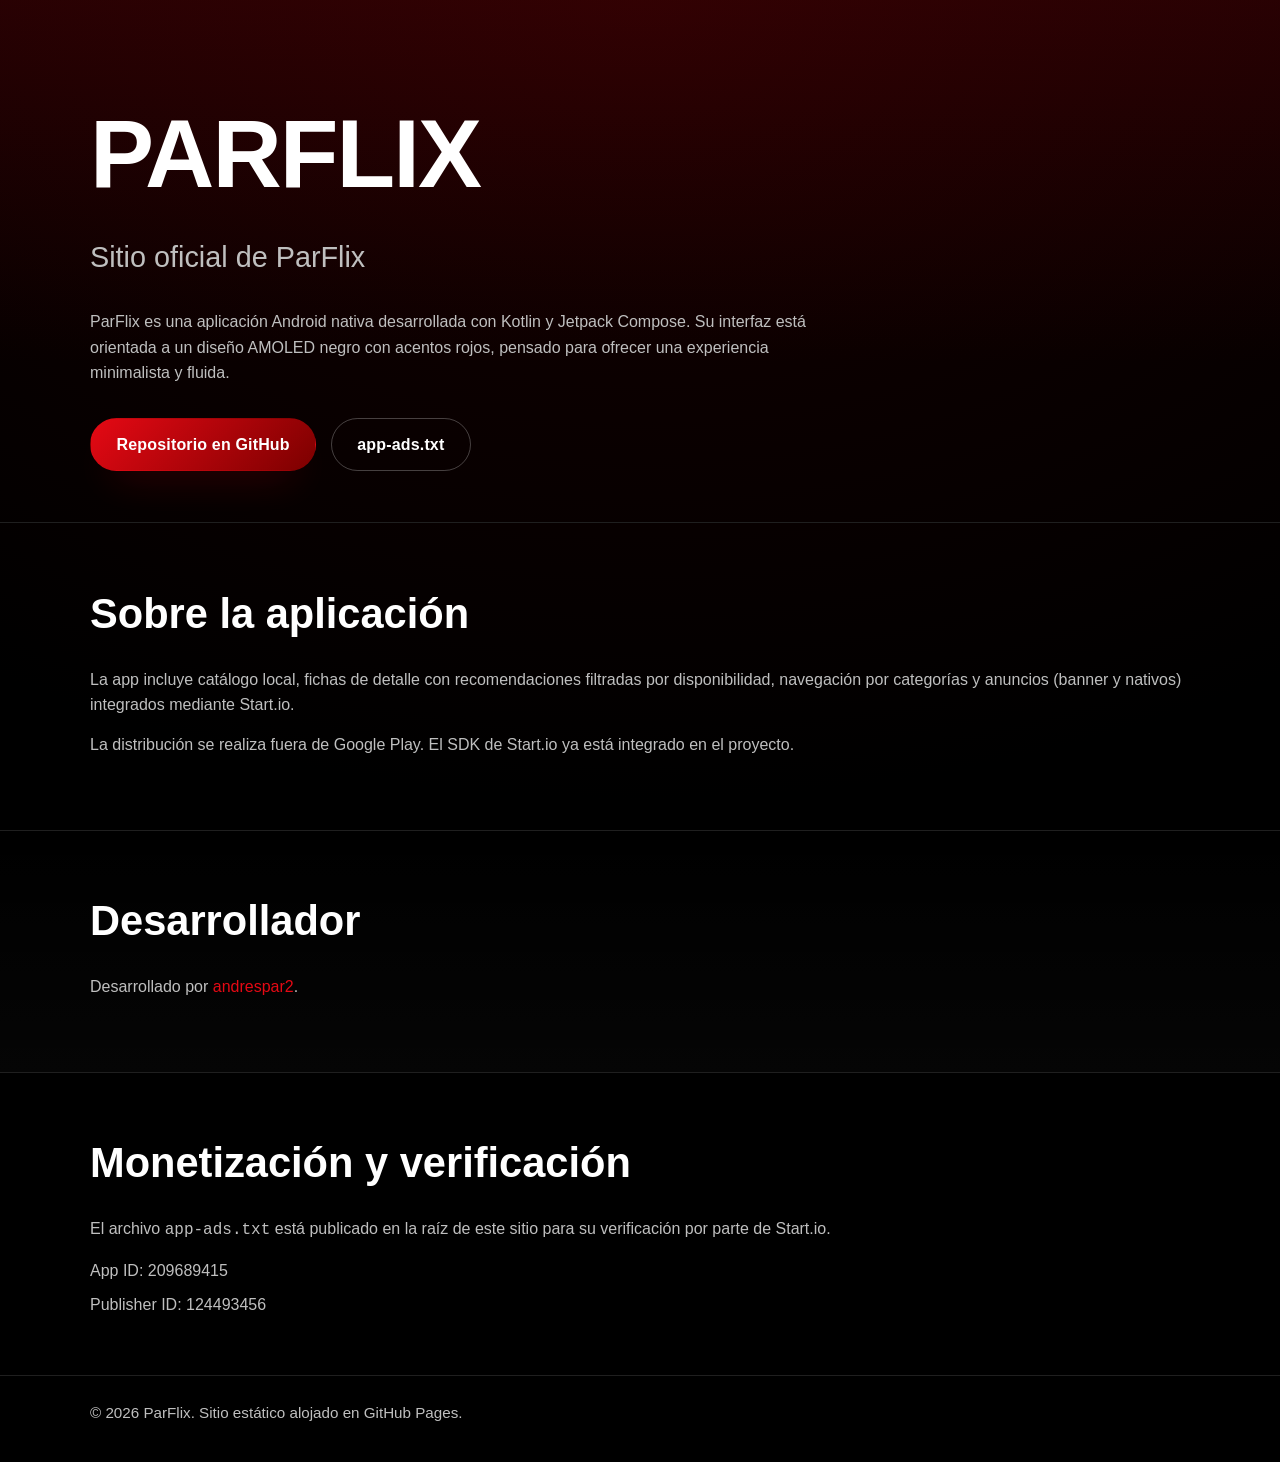
==== index.html @ ed230059 "feat: create ParFlix landing page and Start.io app-ads.txt" ====
<!DOCTYPE html>
<html lang="es">

<head>
  <meta charset="UTF-8">
  <meta name="viewport" content="width=device-width, initial-scale=1.0">
  <title>ParFlix - Sitio oficial</title>
  <link rel="stylesheet" href="style.css">
  <meta name="description" content="ParFlix: aplicación Android para explorar contenido disponible. Sitio oficial y app-ads.txt para monetización.">
</head>

<body>
  <header class="hero">
    <div class="container">
      <h1 class="hero__title">ParFlix</h1>
      <p class="hero__subtitle">Sitio oficial de ParFlix</p>
      <p class="hero__text">ParFlix es una aplicación Android nativa desarrollada con Kotlin y Jetpack Compose. Su interfaz está orientada a un diseño AMOLED negro con acentos rojos, pensado para ofrecer una experiencia minimalista y fluida.</p>
      <div class="hero__actions">
        <a class="btn btn--primary" href="https://github.com/andrespar2/ParFlix" target="_blank" rel="noopener">Repositorio en GitHub</a>
        <a class="btn btn--secondary" href="app-ads.txt" target="_blank" rel="noopener">app-ads.txt</a>
      </div>
    </div>
  </header>

  <main>
    <section class="section">
      <div class="container">
        <h2 class="section__title">Sobre la aplicación</h2>
        <p class="section__text">La app incluye catálogo local, fichas de detalle con recomendaciones filtradas por disponibilidad, navegación por categorías y anuncios (banner y nativos) integrados mediante Start.io.</p>
        <p class="section__text">La distribución se realiza fuera de Google Play. El SDK de Start.io ya está integrado en el proyecto.</p>
      </div>
    </section>

    <section class="section section--alt">
      <div class="container">
        <h2 class="section__title">Desarrollador</h2>
        <p class="section__text">Desarrollado por <a href="https://github.com/andrespar2" target="_blank" rel="noopener">andrespar2</a>.</p>
      </div>
    </section>

    <section class="section">
      <div class="container">
        <h2 class="section__title">Monetización y verificación</h2>
        <p class="section__text">El archivo <code>app-ads.txt</code> está publicado en la raíz de este sitio para su verificación por parte de Start.io.</p>
        <ul class="list">
          <li>App ID: 209689415</li>
          <li>Publisher ID: 124493456</li>
        </ul>
      </div>
    </section>
  </main>

  <footer class="footer">
    <div class="container">
      <p class="footer__text">&copy; 2026 ParFlix. Sitio estático alojado en GitHub Pages.</p>
    </div>
  </footer>
</body>

</html>
---- style.css ----
:root {
  --bg: #000000;
  --bg-alt: #0a0a0a;
  --surface: #111111;
  --accent: #E50914;
  --text: #ffffff;
  --text-sub: #bfbfbf;
  --border: #1f1f1f;
}

* {
  margin: 0;
  padding: 0;
  box-sizing: border-box;
}

html {
  font-size: 16px;
  line-height: 1.6;
}

body {
  font-family: -apple-system, BlinkMacSystemFont, "Segoe UI", Roboto, Helvetica, Arial, sans-serif;
  background: radial-gradient(1200px 800px at top, #150000, var(--bg));
  color: var(--text);
  -webkit-font-smoothing: antialiased;
  -moz-osx-font-smoothing: grayscale;
}

a {
  color: var(--accent);
  text-decoration: none;
  transition: opacity 160ms ease;
}

a:hover,
a:focus-visible {
  opacity: 0.8;
}

.container {
  width: min(1100px, 92vw);
  margin: 0 auto;
}

.hero {
  padding: clamp(2.5rem, 6vw, 5rem) 0 clamp(2rem, 4vw, 3.5rem);
  border-bottom: 1px solid var(--border);
  background: linear-gradient(180deg, rgba(229, 9, 20, 0.14) 0%, transparent 70%);
}

.hero__title {
  font-size: clamp(2.8rem, 9vw, 6rem);
  letter-spacing: -0.02em;
  text-transform: uppercase;
}

.hero__subtitle {
  margin-top: 0.25rem;
  font-size: clamp(1.1rem, 2.6vw, 1.8rem);
  color: var(--text-sub);
}

.hero__text {
  margin-top: clamp(1rem, 2.4vw, 1.8rem);
  max-width: 720px;
  color: var(--text-sub);
}

.hero__actions {
  display: flex;
  flex-wrap: wrap;
  gap: 0.9rem;
  margin-top: clamp(1.2rem, 2.8vw, 2rem);
}

.btn {
  display: inline-flex;
  align-items: center;
  justify-content: center;
  padding: 0.8rem 1.6rem;
  border-radius: 999px;
  border: 1px solid transparent;
  font-weight: 600;
  letter-spacing: 0.01em;
}

.btn--primary {
  background: linear-gradient(135deg, var(--accent), #7c0000);
  color: var(--text);
  box-shadow: 0 20px 40px -24px var(--accent);
}

.btn--secondary {
  background: transparent;
  color: var(--text);
  border-color: rgba(255, 255, 255, 0.25);
}

.section {
  padding: clamp(2rem, 5vw, 3.6rem) 0;
}

.section--alt {
  background: linear-gradient(180deg, transparent 0%, rgba(255, 255, 255, 0.02) 100%);
  border-top: 1px solid var(--border);
  border-bottom: 1px solid var(--border);
}

.section__title {
  font-size: clamp(1.6rem, 4vw, 2.6rem);
  margin-bottom: clamp(0.8rem, 2vw, 1.2rem);
}

.section__text {
  color: var(--text-sub);
  margin-bottom: 0.9rem;
}

.list {
  display: grid;
  gap: 0.5rem;
  margin-top: 0.8rem;
  color: var(--text-sub);
  list-style: none;
}

.footer {
  border-top: 1px solid var(--border);
  padding: 1.6rem 0 2.4rem;
  color: var(--text-sub);
}

.footer__text {
  font-size: 0.95rem;
}
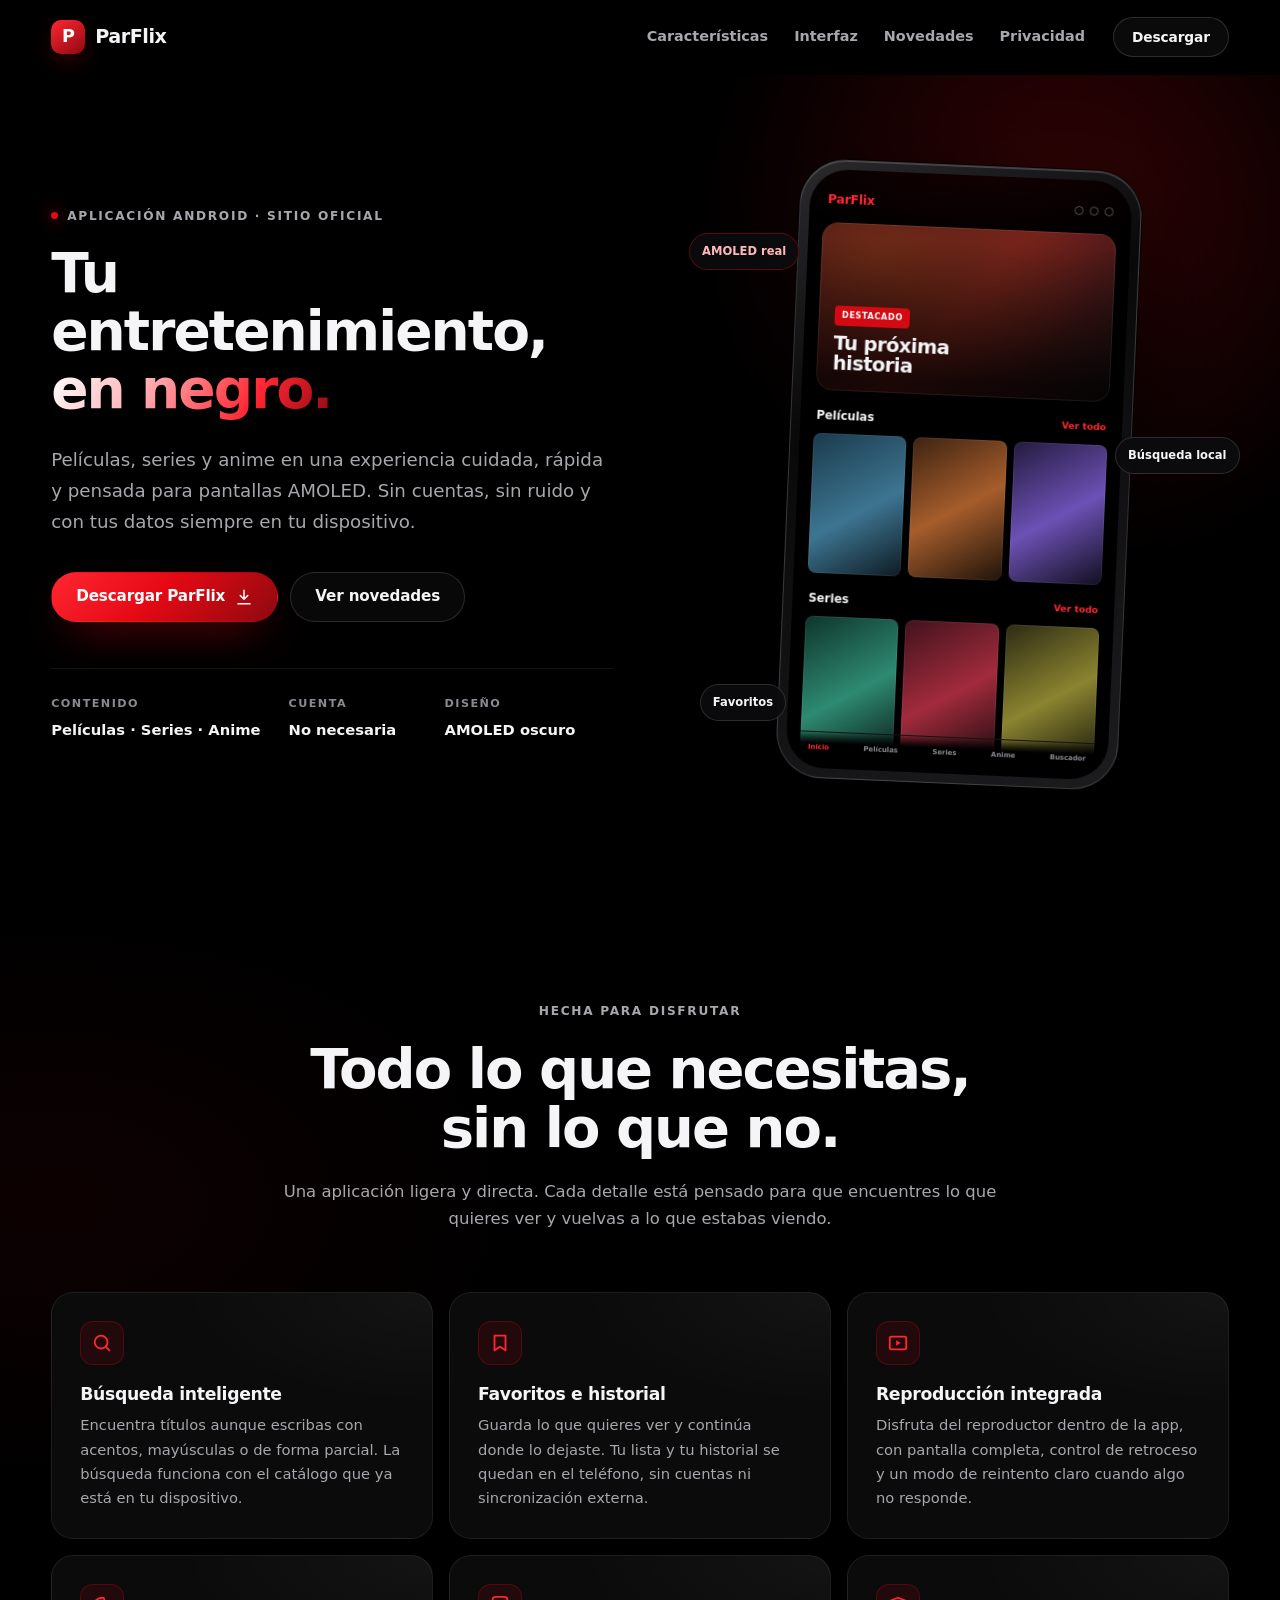
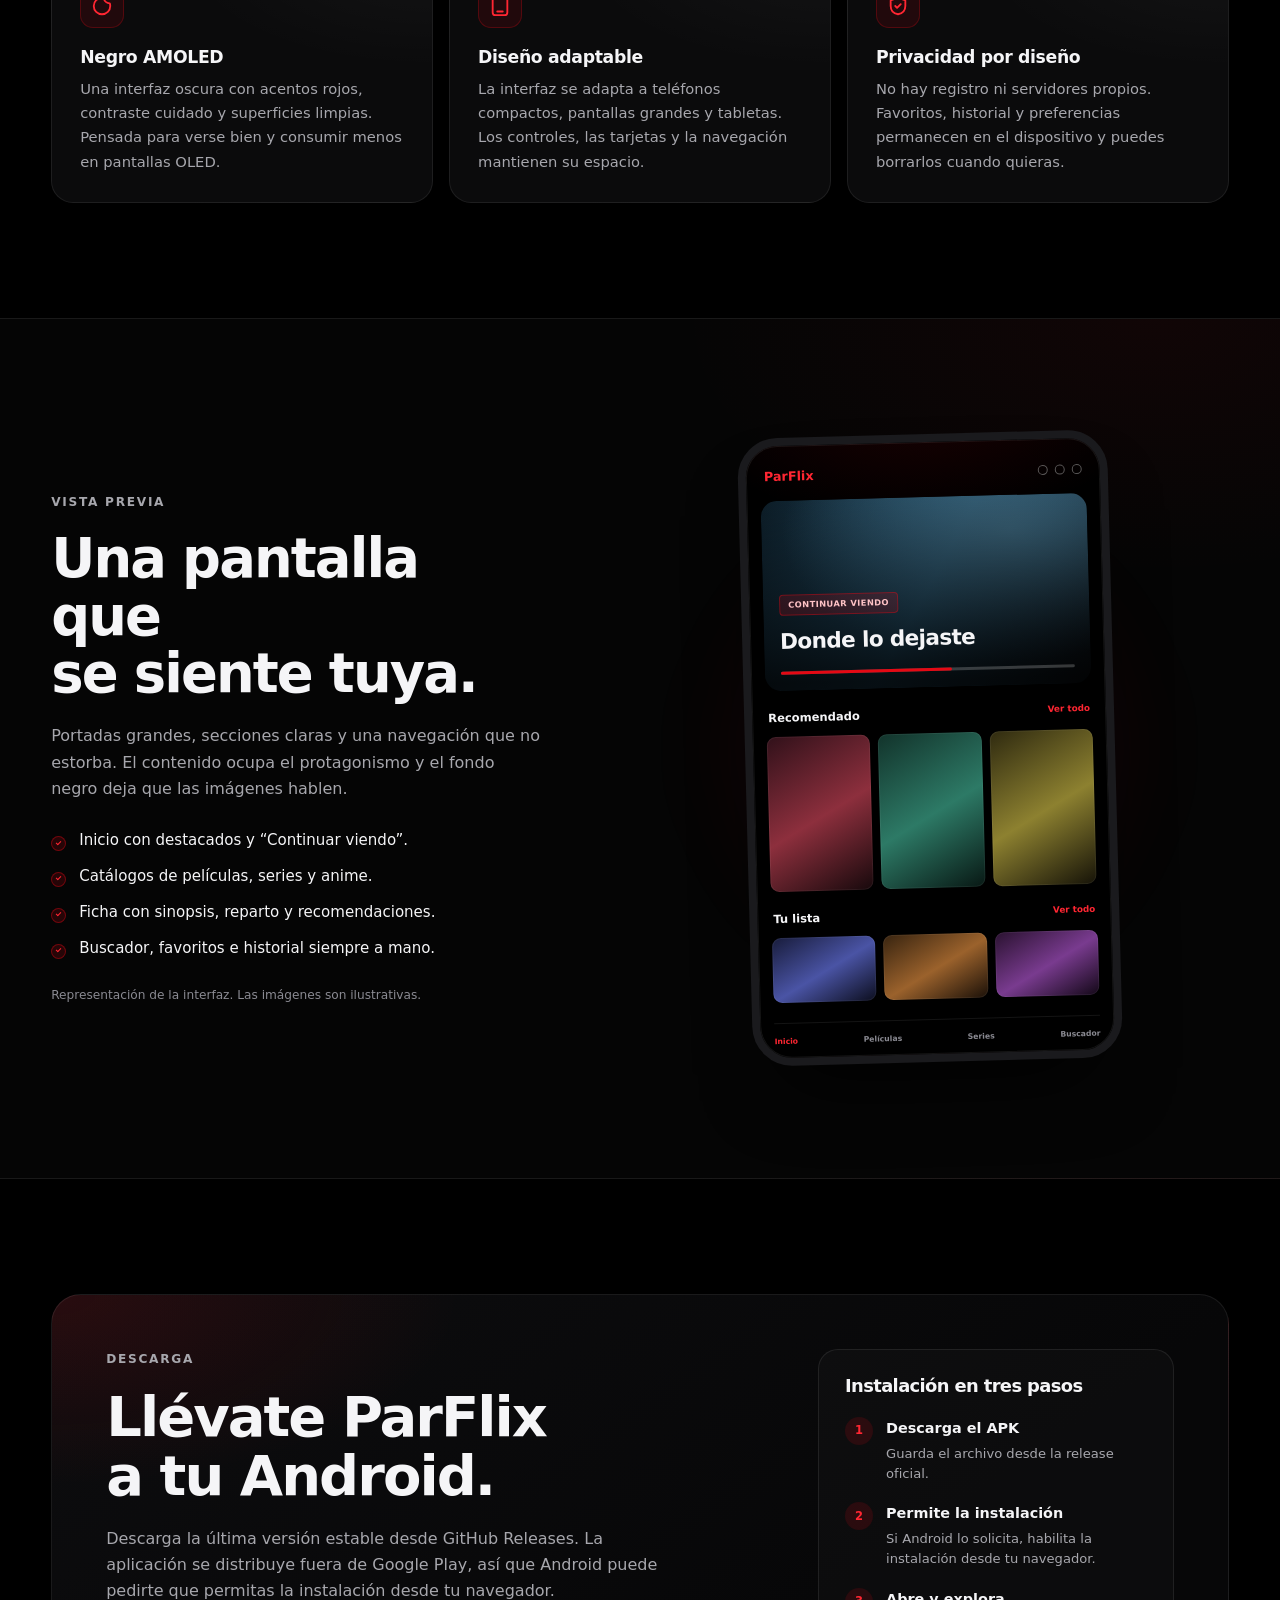
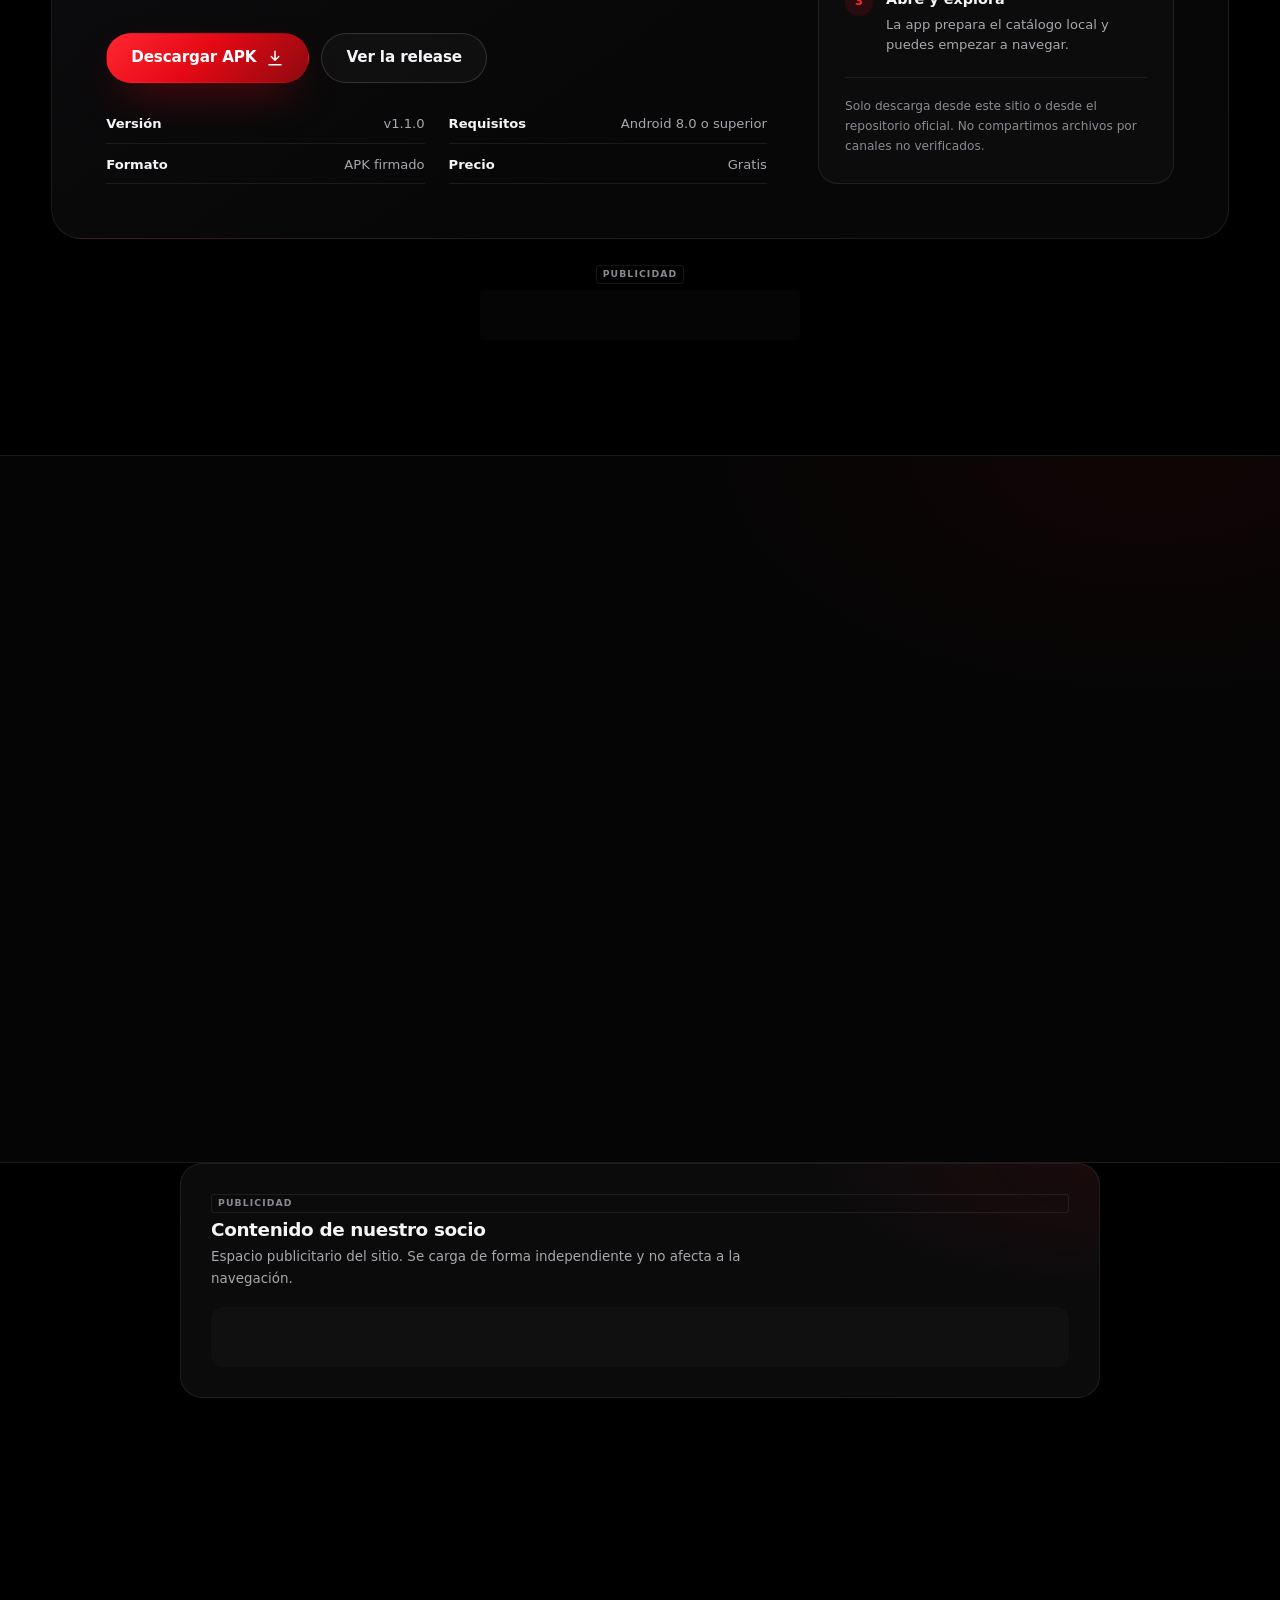
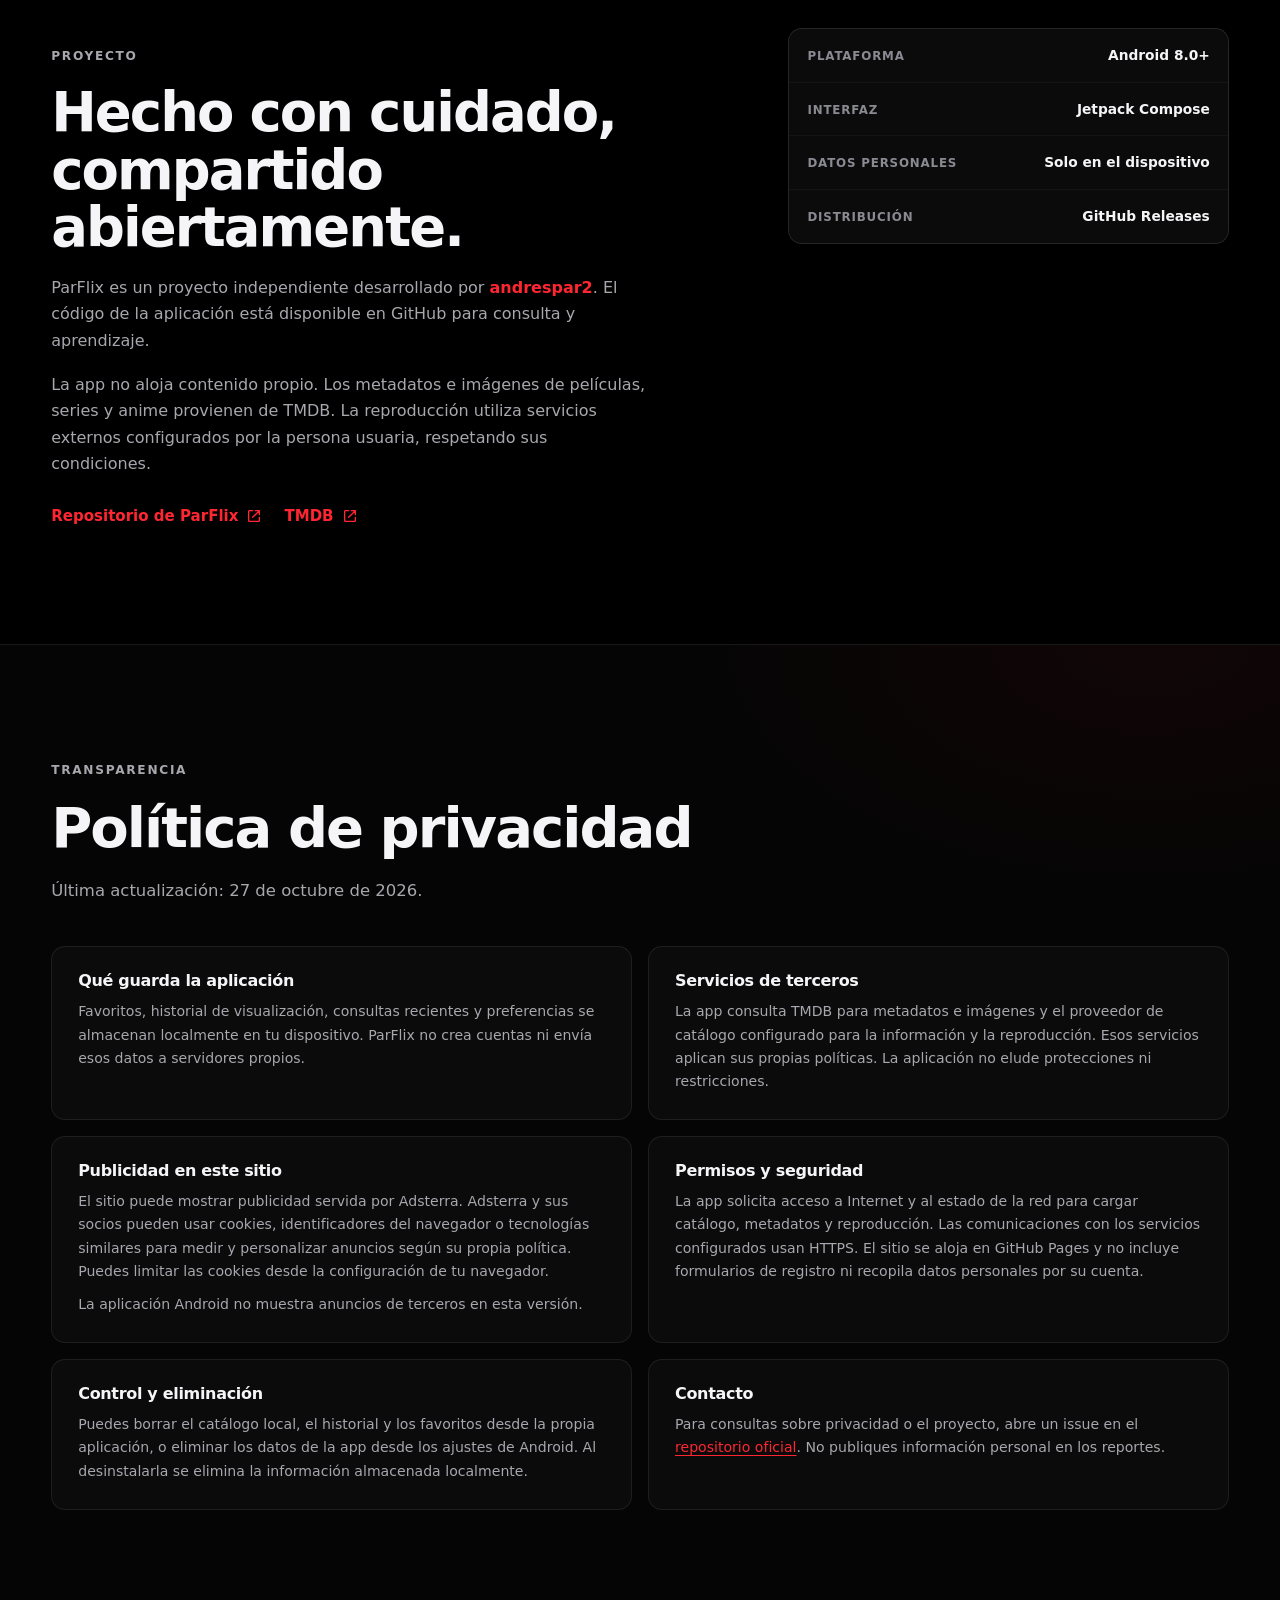
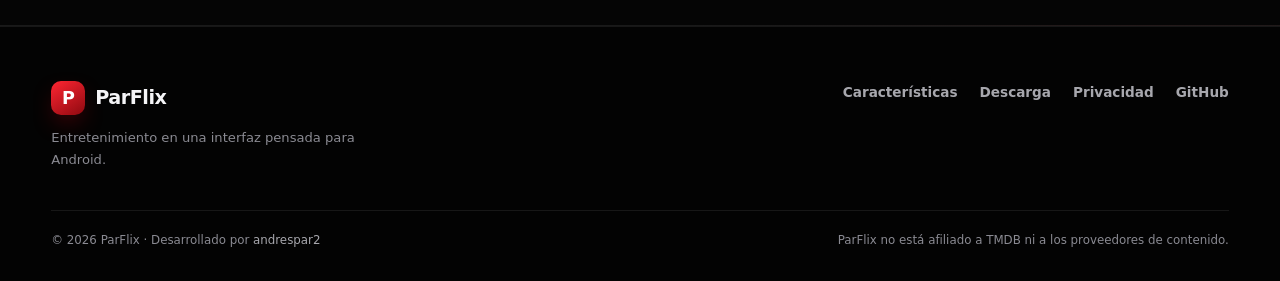
==== commit a3806107: "feat: redisenar el sitio oficial e integrar publicidad Adsterra Nueva portada AMOLED responsive con " ====
--- a/index.html
+++ b/index.html
@@ -1,60 +1,485 @@
 <!DOCTYPE html>
 <html lang="es">
-
 <head>
   <meta charset="UTF-8">
-  <meta name="viewport" content="width=device-width, initial-scale=1.0">
-  <title>ParFlix - Sitio oficial</title>
+  <meta name="viewport" content="width=device-width, initial-scale=1">
+  <title>ParFlix — Películas, series y anime en Android</title>
+  <meta name="description" content="ParFlix es una aplicación Android para explorar películas, series y anime con una interfaz AMOLED, búsqueda local, favoritos e historial en tu dispositivo.">
+  <meta name="theme-color" content="#000000">
+  <meta name="color-scheme" content="dark">
+  <link rel="canonical" href="https://andrespar2.github.io/">
+  <meta property="og:type" content="website">
+  <meta property="og:title" content="ParFlix — Tu entretenimiento en un solo lugar">
+  <meta property="og:description" content="Una experiencia Android cuidada para explorar películas, series y anime. Interfaz AMOLED, búsqueda local y tus datos siempre en tu dispositivo.">
+  <meta property="og:url" content="https://andrespar2.github.io/">
+  <meta property="og:site_name" content="ParFlix">
+  <meta name="twitter:card" content="summary_large_image">
+  <meta name="twitter:title" content="ParFlix — Tu entretenimiento en un solo lugar">
+  <meta name="twitter:description" content="Aplicación Android con interfaz AMOLED para explorar películas, series y anime.">
+  <script>document.documentElement.classList.add('js');</script>
+  <link rel="icon" href="data:image/svg+xml,%3Csvg xmlns='http://www.w3.org/2000/svg' viewBox='0 0 64 64'%3E%3Crect width='64' height='64' rx='16' fill='%23e50914'/%3E%3Cpath d='M21 46V18h13.2c7.1 0 11.3 3.8 11.3 9.8 0 6.2-4.6 10.2-11.8 10.2H29V46H21Zm8-15h4.2c2.7 0 4.2-1.2 4.2-3.5s-1.5-3.4-4.2-3.4H29V31Z' fill='%23fff'/%3E%3C/svg%3E">
   <link rel="stylesheet" href="style.css">
-  <meta name="description" content="ParFlix: aplicación Android para explorar contenido disponible. Sitio oficial y app-ads.txt para monetización.">
 </head>
-
 <body>
-  <header class="hero">
-    <div class="container">
-      <h1 class="hero__title">ParFlix</h1>
-      <p class="hero__subtitle">Sitio oficial de ParFlix</p>
-      <p class="hero__text">ParFlix es una aplicación Android nativa desarrollada con Kotlin y Jetpack Compose. Su interfaz está orientada a un diseño AMOLED negro con acentos rojos, pensado para ofrecer una experiencia minimalista y fluida.</p>
-      <div class="hero__actions">
-        <a class="btn btn--primary" href="https://github.com/andrespar2/ParFlix" target="_blank" rel="noopener">Repositorio en GitHub</a>
-        <a class="btn btn--secondary" href="app-ads.txt" target="_blank" rel="noopener">app-ads.txt</a>
-      </div>
+  <a class="skip-link" href="#contenido">Saltar al contenido</a>
+
+  <header class="site-header" data-header>
+    <div class="container site-header__inner">
+      <a class="brand" href="#inicio" aria-label="ParFlix, inicio">
+        <span class="brand__mark" aria-hidden="true">P</span>
+        <span class="brand__name">ParFlix</span>
+      </a>
+
+      <nav class="site-nav" aria-label="Navegación principal">
+        <a href="#caracteristicas">Características</a>
+        <a href="#interfaz">Interfaz</a>
+        <a href="#novedades">Novedades</a>
+        <a href="#privacidad">Privacidad</a>
+      </nav>
+
+      <a class="button button--small" href="#descarga">Descargar</a>
     </div>
   </header>
 
-  <main>
-    <section class="section">
+  <main id="contenido">
+    <section class="hero" id="inicio" aria-labelledby="hero-title">
+      <div class="hero__glow" aria-hidden="true"></div>
+      <div class="container hero__inner">
+        <div class="hero__copy" data-reveal>
+          <p class="eyebrow"><span class="eyebrow__dot" aria-hidden="true"></span> Aplicación Android · Sitio oficial</p>
+          <h1 id="hero-title">Tu entretenimiento,<br><span class="text-accent">en negro.</span></h1>
+          <p class="hero__lead">
+            Películas, series y anime en una experiencia cuidada, rápida y pensada para
+            pantallas AMOLED. Sin cuentas, sin ruido y con tus datos siempre en tu dispositivo.
+          </p>
+
+          <div class="hero__actions">
+            <a class="button button--primary" href="#descarga">
+              Descargar ParFlix
+              <svg viewBox="0 0 24 24" aria-hidden="true" width="18" height="18"><path d="M12 3v12m0 0 5-5m-5 5-5-5M4 21h16" fill="none" stroke="currentColor" stroke-width="2" stroke-linecap="round" stroke-linejoin="round"/></svg>
+            </a>
+            <a class="button button--ghost" href="#novedades">Ver novedades</a>
+          </div>
+
+          <dl class="hero__stats">
+            <div>
+              <dt>Contenido</dt>
+              <dd>Películas · Series · Anime</dd>
+            </div>
+            <div>
+              <dt>Cuenta</dt>
+              <dd>No necesaria</dd>
+            </div>
+            <div>
+              <dt>Diseño</dt>
+              <dd>AMOLED oscuro</dd>
+            </div>
+          </dl>
+        </div>
+
+        <div class="hero__visual" data-reveal>
+          <div class="device" aria-hidden="true">
+            <div class="device__frame">
+              <div class="device__screen">
+                <div class="mock-top">
+                  <span class="mock-brand">ParFlix</span>
+                  <span class="mock-dots"><i></i><i></i><i></i></span>
+                </div>
+                <div class="mock-hero">
+                  <span class="mock-tag">Destacado</span>
+                  <span class="mock-title">Tu próxima historia</span>
+                </div>
+                <div class="mock-section"><span>Películas</span><span class="mock-link">Ver todo</span></div>
+                <div class="mock-row">
+                  <div class="mock-poster mock-poster--a"></div>
+                  <div class="mock-poster mock-poster--b"></div>
+                  <div class="mock-poster mock-poster--c"></div>
+                </div>
+                <div class="mock-section"><span>Series</span><span class="mock-link">Ver todo</span></div>
+                <div class="mock-row">
+                  <div class="mock-poster mock-poster--d"></div>
+                  <div class="mock-poster mock-poster--e"></div>
+                  <div class="mock-poster mock-poster--f"></div>
+                </div>
+                <div class="mock-nav">
+                  <span class="is-active">Inicio</span>
+                  <span>Películas</span>
+                  <span>Series</span>
+                  <span>Anime</span>
+                  <span>Buscador</span>
+                </div>
+              </div>
+            </div>
+          </div>
+          <span class="floating-chip floating-chip--one">AMOLED real</span>
+          <span class="floating-chip floating-chip--two">Búsqueda local</span>
+          <span class="floating-chip floating-chip--three">Favoritos</span>
+        </div>
+      </div>
+    </section>
+
+    <section class="section" id="caracteristicas" aria-labelledby="features-title">
       <div class="container">
-        <h2 class="section__title">Sobre la aplicación</h2>
-        <p class="section__text">La app incluye catálogo local, fichas de detalle con recomendaciones filtradas por disponibilidad, navegación por categorías y anuncios (banner y nativos) integrados mediante Start.io.</p>
-        <p class="section__text">La distribución se realiza fuera de Google Play. El SDK de Start.io ya está integrado en el proyecto.</p>
-      </div>
-    </section>
-
-    <section class="section section--alt">
+        <div class="section-head" data-reveal>
+          <p class="eyebrow">Hecha para disfrutar</p>
+          <h2 id="features-title">Todo lo que necesitas,<br>sin lo que no.</h2>
+          <p class="section-head__lead">
+            Una aplicación ligera y directa. Cada detalle está pensado para que encuentres
+            lo que quieres ver y vuelvas a lo que estabas viendo.
+          </p>
+        </div>
+
+        <div class="feature-grid">
+          <article class="feature-card" data-reveal>
+            <span class="feature-card__icon" aria-hidden="true">
+              <svg viewBox="0 0 24 24" width="22" height="22"><circle cx="11" cy="11" r="7" fill="none" stroke="currentColor" stroke-width="2"/><path d="m20 20-3.5-3.5" fill="none" stroke="currentColor" stroke-width="2" stroke-linecap="round"/></svg>
+            </span>
+            <h3>Búsqueda inteligente</h3>
+            <p>Encuentra títulos aunque escribas con acentos, mayúsculas o de forma parcial. La búsqueda funciona con el catálogo que ya está en tu dispositivo.</p>
+          </article>
+
+          <article class="feature-card" data-reveal>
+            <span class="feature-card__icon" aria-hidden="true">
+              <svg viewBox="0 0 24 24" width="22" height="22"><path d="M6 4h12v16l-6-4-6 4V4Z" fill="none" stroke="currentColor" stroke-width="2" stroke-linejoin="round"/></svg>
+            </span>
+            <h3>Favoritos e historial</h3>
+            <p>Guarda lo que quieres ver y continúa donde lo dejaste. Tu lista y tu historial se quedan en el teléfono, sin cuentas ni sincronización externa.</p>
+          </article>
+
+          <article class="feature-card" data-reveal>
+            <span class="feature-card__icon" aria-hidden="true">
+              <svg viewBox="0 0 24 24" width="22" height="22"><rect x="3" y="5" width="18" height="14" rx="2" fill="none" stroke="currentColor" stroke-width="2"/><path d="m10 9 5 3-5 3V9Z" fill="currentColor"/></svg>
+            </span>
+            <h3>Reproducción integrada</h3>
+            <p>Disfruta del reproductor dentro de la app, con pantalla completa, control de retroceso y un modo de reintento claro cuando algo no responde.</p>
+          </article>
+
+          <article class="feature-card" data-reveal>
+            <span class="feature-card__icon" aria-hidden="true">
+              <svg viewBox="0 0 24 24" width="22" height="22"><path d="M12 3a9 9 0 1 0 9 9c0-1-.2-2-.5-2.9A6.5 6.5 0 0 1 14 3.5c-.7-.3-1.4-.5-2-.5Z" fill="none" stroke="currentColor" stroke-width="2" stroke-linejoin="round"/></svg>
+            </span>
+            <h3>Negro AMOLED</h3>
+            <p>Una interfaz oscura con acentos rojos, contraste cuidado y superficies limpias. Pensada para verse bien y consumir menos en pantallas OLED.</p>
+          </article>
+
+          <article class="feature-card" data-reveal>
+            <span class="feature-card__icon" aria-hidden="true">
+              <svg viewBox="0 0 24 24" width="22" height="22"><rect x="4" y="2" width="16" height="20" rx="3" fill="none" stroke="currentColor" stroke-width="2"/><path d="M9 18h6" fill="none" stroke="currentColor" stroke-width="2" stroke-linecap="round"/></svg>
+            </span>
+            <h3>Diseño adaptable</h3>
+            <p>La interfaz se adapta a teléfonos compactos, pantallas grandes y tabletas. Los controles, las tarjetas y la navegación mantienen su espacio.</p>
+          </article>
+
+          <article class="feature-card" data-reveal>
+            <span class="feature-card__icon" aria-hidden="true">
+              <svg viewBox="0 0 24 24" width="22" height="22"><path d="M12 3 4 6v6c0 5 3.4 8.2 8 9 4.6-.8 8-4 8-9V6l-8-3Z" fill="none" stroke="currentColor" stroke-width="2" stroke-linejoin="round"/><path d="m9 12 2 2 4-4" fill="none" stroke="currentColor" stroke-width="2" stroke-linecap="round" stroke-linejoin="round"/></svg>
+            </span>
+            <h3>Privacidad por diseño</h3>
+            <p>No hay registro ni servidores propios. Favoritos, historial y preferencias permanecen en el dispositivo y puedes borrarlos cuando quieras.</p>
+          </article>
+        </div>
+      </div>
+    </section>
+
+    <section class="section section--alt" id="interfaz" aria-labelledby="preview-title">
+      <div class="container preview">
+        <div class="preview__copy" data-reveal>
+          <p class="eyebrow">Vista previa</p>
+          <h2 id="preview-title">Una pantalla que<br>se siente tuya.</h2>
+          <p>
+            Portadas grandes, secciones claras y una navegación que no estorba. El contenido
+            ocupa el protagonismo y el fondo negro deja que las imágenes hablen.
+          </p>
+          <ul class="check-list">
+            <li>Inicio con destacados y “Continuar viendo”.</li>
+            <li>Catálogos de películas, series y anime.</li>
+            <li>Ficha con sinopsis, reparto y recomendaciones.</li>
+            <li>Buscador, favoritos e historial siempre a mano.</li>
+          </ul>
+          <p class="preview__note">Representación de la interfaz. Las imágenes son ilustrativas.</p>
+        </div>
+
+        <div class="preview__art" data-reveal aria-hidden="true">
+          <div class="preview__phone">
+            <div class="preview__topbar">
+              <span class="preview__logo">ParFlix</span>
+              <span class="preview__icons"><i></i><i></i><i></i></span>
+            </div>
+            <div class="preview__hero">
+              <span class="preview__tag">Continuar viendo</span>
+              <span class="preview__hero-title">Donde lo dejaste</span>
+              <span class="preview__progress"><i></i></span>
+            </div>
+            <div class="preview__row-label">Recomendado <span>Ver todo</span></div>
+            <div class="preview__cards">
+              <div class="preview__card pc1"></div>
+              <div class="preview__card pc2"></div>
+              <div class="preview__card pc3"></div>
+            </div>
+            <div class="preview__row-label">Tu lista <span>Ver todo</span></div>
+            <div class="preview__cards preview__cards--small">
+              <div class="preview__card pc4"></div>
+              <div class="preview__card pc5"></div>
+              <div class="preview__card pc6"></div>
+            </div>
+            <div class="preview__nav">
+              <span class="is-active">Inicio</span><span>Películas</span><span>Series</span><span>Buscador</span>
+            </div>
+          </div>
+          <span class="preview__glow" aria-hidden="true"></span>
+        </div>
+      </div>
+    </section>
+
+    <section class="section" id="descarga" aria-labelledby="download-title">
       <div class="container">
-        <h2 class="section__title">Desarrollador</h2>
-        <p class="section__text">Desarrollado por <a href="https://github.com/andrespar2" target="_blank" rel="noopener">andrespar2</a>.</p>
-      </div>
-    </section>
-
-    <section class="section">
+        <div class="download">
+          <div class="download__copy" data-reveal>
+            <p class="eyebrow">Descarga</p>
+            <h2 id="download-title">Llévate ParFlix<br>a tu Android.</h2>
+            <p>
+              Descarga la última versión estable desde GitHub Releases. La aplicación se
+              distribuye fuera de Google Play, así que Android puede pedirte que permitas
+              la instalación desde tu navegador.
+            </p>
+
+            <div class="download__actions">
+              <a class="button button--primary" href="https://github.com/andrespar2/ParFlix/releases/download/v1.1.0/ParFlix-v1.1.0.apk" data-download>
+                Descargar APK
+                <svg viewBox="0 0 24 24" aria-hidden="true" width="18" height="18"><path d="M12 3v12m0 0 5-5m-5 5-5-5M4 21h16" fill="none" stroke="currentColor" stroke-width="2" stroke-linecap="round" stroke-linejoin="round"/></svg>
+              </a>
+              <a class="button button--ghost" href="https://github.com/andrespar2/ParFlix/releases/latest" data-release-link>Ver la release</a>
+            </div>
+
+            <ul class="download__meta">
+              <li><strong>Versión</strong> <span data-release-version>v1.1.0</span></li>
+              <li><strong>Requisitos</strong> Android 8.0 o superior</li>
+              <li><strong>Formato</strong> APK firmado</li>
+              <li><strong>Precio</strong> Gratis</li>
+            </ul>
+          </div>
+
+          <aside class="install-card" data-reveal aria-label="Cómo instalar ParFlix">
+            <h3>Instalación en tres pasos</h3>
+            <ol class="steps">
+              <li><span>1</span><div><strong>Descarga el APK</strong><p>Guarda el archivo desde la release oficial.</p></div></li>
+              <li><span>2</span><div><strong>Permite la instalación</strong><p>Si Android lo solicita, habilita la instalación desde tu navegador.</p></div></li>
+              <li><span>3</span><div><strong>Abre y explora</strong><p>La app prepara el catálogo local y puedes empezar a navegar.</p></div></li>
+            </ol>
+            <p class="install-card__note">
+              Solo descarga desde este sitio o desde el repositorio oficial. No compartimos
+              archivos por canales no verificados.
+            </p>
+          </aside>
+        </div>
+
+        <div class="download-ad">
+          <div class="ad-slot ad-slot--banner">
+            <span class="ad-slot__label">Publicidad</span>
+            <div class="ad-slot__body">
+              <script>
+                atOptions = {
+                  'key': '52808af04c50170b7f58d45dc3674f2c',
+                  'format': 'iframe',
+                  'height': 50,
+                  'width': 320,
+                  'params': {}
+                };
+              </script>
+              <script src="https://bancadeltempoidea.org/22/52808af04c50170b7f58d45dc3674f2c"></script>
+            </div>
+          </div>
+        </div>
+      </div>
+    </section>
+
+    <section class="section section--alt" id="novedades" aria-labelledby="release-title">
+      <div class="container release">
+        <div class="release__card" data-reveal>
+          <span class="badge">Última versión estable</span>
+          <div class="release__heading">
+            <h2 id="release-title">ParFlix <span data-release-version>v1.1.0</span></h2>
+            <time datetime="2026-10-27" data-release-date>27 de octubre de 2026</time>
+          </div>
+          <p class="release__lead">
+            Una actualización centrada en la estabilidad, la claridad visual y el
+            comportamiento en distintos dispositivos.
+          </p>
+          <ul class="release__list">
+            <li>Mejoras generales de rendimiento y respuesta.</li>
+            <li>Interfaz AMOLED más consistente y cómoda.</li>
+            <li>Mayor estabilidad al navegar entre secciones.</li>
+            <li>Ajustes de compatibilidad con distintos tamaños de pantalla.</li>
+            <li>Correcciones internas y mejoras de la experiencia de reproducción.</li>
+          </ul>
+          <a class="text-link" href="https://github.com/andrespar2/ParFlix/releases/latest" data-release-link>
+            Leer la release completa
+            <svg viewBox="0 0 24 24" aria-hidden="true" width="16" height="16"><path d="M5 12h14m0 0-6-6m6 6-6 6" fill="none" stroke="currentColor" stroke-width="2" stroke-linecap="round" stroke-linejoin="round"/></svg>
+          </a>
+        </div>
+
+        <div class="release__aside" data-reveal>
+          <h3>Antes de actualizar</h3>
+          <p>
+            Tus favoritos, historial y preferencias se guardan en el dispositivo. Instalar
+            una versión nueva sobre la anterior no los borra.
+          </p>
+          <p>
+            Si tienes problemas, comprueba que descargaste el APK desde la release oficial
+            y que tu Android es 8.0 o superior.
+          </p>
+          <a class="button button--ghost button--full" href="https://github.com/andrespar2/ParFlix/releases">Todas las versiones</a>
+        </div>
+      </div>
+    </section>
+
+    <section class="section section--ads" aria-labelledby="partner-title">
       <div class="container">
-        <h2 class="section__title">Monetización y verificación</h2>
-        <p class="section__text">El archivo <code>app-ads.txt</code> está publicado en la raíz de este sitio para su verificación por parte de Start.io.</p>
-        <ul class="list">
-          <li>App ID: 209689415</li>
-          <li>Publisher ID: 124493456</li>
-        </ul>
+        <div class="ad-native" data-reveal>
+          <div class="ad-native__head">
+            <span class="ad-slot__label">Publicidad</span>
+            <h2 id="partner-title" class="ad-native__title">Contenido de nuestro socio</h2>
+            <p>Espacio publicitario del sitio. Se carga de forma independiente y no afecta a la navegación.</p>
+          </div>
+          <div class="ad-native__body">
+            <script async data-cfasync="false" src="https://bancadeltempoidea.org/21/0b49e206ab92aabeebe7d6c0c2ac4ebd"></script>
+            <div id="container-0b49e206ab92aabeebe7d6c0c2ac4ebd"></div>
+          </div>
+        </div>
+      </div>
+    </section>
+
+    <section class="section" id="proyecto" aria-labelledby="project-title">
+      <div class="container project">
+        <div class="project__copy" data-reveal>
+          <p class="eyebrow">Proyecto</p>
+          <h2 id="project-title">Hecho con cuidado,<br>compartido abiertamente.</h2>
+          <p>
+            ParFlix es un proyecto independiente desarrollado por
+            <a href="https://github.com/andrespar2" rel="noopener">andrespar2</a>. El código
+            de la aplicación está disponible en GitHub para consulta y aprendizaje.
+          </p>
+          <p>
+            La app no aloja contenido propio. Los metadatos e imágenes de películas, series
+            y anime provienen de TMDB. La reproducción utiliza servicios externos configurados
+            por la persona usuaria, respetando sus condiciones.
+          </p>
+          <div class="project__links">
+            <a class="text-link" href="https://github.com/andrespar2/ParFlix" rel="noopener">
+              Repositorio de ParFlix
+              <svg viewBox="0 0 24 24" aria-hidden="true" width="16" height="16"><path d="M14 4h6v6m0-6L10 14M20 14v5a1 1 0 0 1-1 1H5a1 1 0 0 1-1-1V5a1 1 0 0 1 1-1h5" fill="none" stroke="currentColor" stroke-width="2" stroke-linecap="round" stroke-linejoin="round"/></svg>
+            </a>
+            <a class="text-link" href="https://www.themoviedb.org/" rel="noopener">
+              TMDB
+              <svg viewBox="0 0 24 24" aria-hidden="true" width="16" height="16"><path d="M14 4h6v6m0-6L10 14M20 14v5a1 1 0 0 1-1 1H5a1 1 0 0 1-1-1V5a1 1 0 0 1 1-1h5" fill="none" stroke="currentColor" stroke-width="2" stroke-linecap="round" stroke-linejoin="round"/></svg>
+            </a>
+          </div>
+        </div>
+
+        <div class="project__facts" data-reveal>
+          <div class="fact"><span class="fact__label">Plataforma</span><span class="fact__value">Android 8.0+</span></div>
+          <div class="fact"><span class="fact__label">Interfaz</span><span class="fact__value">Jetpack Compose</span></div>
+          <div class="fact"><span class="fact__label">Datos personales</span><span class="fact__value">Solo en el dispositivo</span></div>
+          <div class="fact"><span class="fact__label">Distribución</span><span class="fact__value">GitHub Releases</span></div>
+        </div>
+      </div>
+    </section>
+
+    <section class="section section--alt" id="privacidad" aria-labelledby="privacy-title">
+      <div class="container privacy">
+        <div class="section-head section-head--left" data-reveal>
+          <p class="eyebrow">Transparencia</p>
+          <h2 id="privacy-title">Política de privacidad</h2>
+          <p class="section-head__lead">Última actualización: 27 de octubre de 2026.</p>
+        </div>
+
+        <div class="privacy__grid">
+          <article class="privacy__block" data-reveal>
+            <h3>Qué guarda la aplicación</h3>
+            <p>
+              Favoritos, historial de visualización, consultas recientes y preferencias se
+              almacenan localmente en tu dispositivo. ParFlix no crea cuentas ni envía esos
+              datos a servidores propios.
+            </p>
+          </article>
+
+          <article class="privacy__block" data-reveal>
+            <h3>Servicios de terceros</h3>
+            <p>
+              La app consulta TMDB para metadatos e imágenes y el proveedor de catálogo
+              configurado para la información y la reproducción. Esos servicios aplican sus
+              propias políticas. La aplicación no elude protecciones ni restricciones.
+            </p>
+          </article>
+
+          <article class="privacy__block" data-reveal>
+            <h3>Publicidad en este sitio</h3>
+            <p>
+              El sitio puede mostrar publicidad servida por Adsterra. Adsterra y sus socios
+              pueden usar cookies, identificadores del navegador o tecnologías similares para
+              medir y personalizar anuncios según su propia política. Puedes limitar las
+              cookies desde la configuración de tu navegador.
+            </p>
+            <p>
+              La aplicación Android no muestra anuncios de terceros en esta versión.
+            </p>
+          </article>
+
+          <article class="privacy__block" data-reveal>
+            <h3>Permisos y seguridad</h3>
+            <p>
+              La app solicita acceso a Internet y al estado de la red para cargar catálogo,
+              metadatos y reproducción. Las comunicaciones con los servicios configurados
+              usan HTTPS. El sitio se aloja en GitHub Pages y no incluye formularios de
+              registro ni recopila datos personales por su cuenta.
+            </p>
+          </article>
+
+          <article class="privacy__block" data-reveal>
+            <h3>Control y eliminación</h3>
+            <p>
+              Puedes borrar el catálogo local, el historial y los favoritos desde la propia
+              aplicación, o eliminar los datos de la app desde los ajustes de Android. Al
+              desinstalarla se elimina la información almacenada localmente.
+            </p>
+          </article>
+
+          <article class="privacy__block" data-reveal>
+            <h3>Contacto</h3>
+            <p>
+              Para consultas sobre privacidad o el proyecto, abre un issue en el
+              <a href="https://github.com/andrespar2/ParFlix/issues" rel="noopener">repositorio oficial</a>.
+              No publiques información personal en los reportes.
+            </p>
+          </article>
+        </div>
       </div>
     </section>
   </main>
 
-  <footer class="footer">
-    <div class="container">
-      <p class="footer__text">&copy; 2026 ParFlix. Sitio estático alojado en GitHub Pages.</p>
+  <footer class="site-footer">
+    <div class="container site-footer__inner">
+      <div class="site-footer__brand">
+        <a class="brand" href="#inicio" aria-label="ParFlix, inicio">
+          <span class="brand__mark" aria-hidden="true">P</span>
+          <span class="brand__name">ParFlix</span>
+        </a>
+        <p>Entretenimiento en una interfaz pensada para Android.</p>
+      </div>
+
+      <nav class="site-footer__nav" aria-label="Enlaces del pie">
+        <a href="#caracteristicas">Características</a>
+        <a href="#descarga">Descarga</a>
+        <a href="#privacidad">Privacidad</a>
+        <a href="https://github.com/andrespar2/ParFlix" rel="noopener">GitHub</a>
+      </nav>
+    </div>
+    <div class="container site-footer__bottom">
+      <p>© 2026 ParFlix · Desarrollado por <a href="https://github.com/andrespar2" rel="noopener">andrespar2</a></p>
+      <p>ParFlix no está afiliado a TMDB ni a los proveedores de contenido.</p>
     </div>
   </footer>
+
+  <script src="script.js" defer></script>
 </body>
-
-</html>+</html>
--- a/style.css
+++ b/style.css
@@ -1,136 +1,1624 @@
 :root {
   --bg: #000000;
-  --bg-alt: #0a0a0a;
-  --surface: #111111;
-  --accent: #E50914;
-  --text: #ffffff;
-  --text-sub: #bfbfbf;
-  --border: #1f1f1f;
-}
-
-* {
+  --bg-soft: #050505;
+  --surface: #0b0b0c;
+  --surface-2: #111113;
+  --surface-3: #171719;
+  --text: #f5f5f7;
+  --muted: #a7a7ad;
+  --muted-2: #8a8a92;
+  --accent: #e50914;
+  --accent-bright: #ff2632;
+  --accent-dim: #8e0910;
+  --border: rgba(255, 255, 255, 0.08);
+  --border-strong: rgba(255, 255, 255, 0.14);
+  --radius: 22px;
+  --radius-sm: 14px;
+  --shadow: 0 30px 80px -32px rgba(0, 0, 0, 0.9);
+  --container: 1180px;
+  --font: "Segoe UI", system-ui, -apple-system, BlinkMacSystemFont, "Helvetica Neue", Arial, sans-serif;
+}
+
+*,
+*::before,
+*::after {
+  box-sizing: border-box;
+}
+
+html {
+  scroll-behavior: smooth;
+  -webkit-text-size-adjust: 100%;
+}
+
+body {
+  margin: 0;
+  min-width: 280px;
+  overflow-x: hidden;
+  background:
+    radial-gradient(900px 520px at 82% -8%, rgba(229, 9, 20, 0.16), transparent 66%),
+    radial-gradient(700px 420px at 4% 18%, rgba(229, 9, 20, 0.06), transparent 70%),
+    var(--bg);
+  color: var(--text);
+  font-family: var(--font);
+  font-size: 16px;
+  line-height: 1.65;
+  -webkit-font-smoothing: antialiased;
+  -moz-osx-font-smoothing: grayscale;
+}
+
+h1, h2, h3, h4 {
+  margin: 0;
+  line-height: 1.06;
+  letter-spacing: -0.035em;
+  font-weight: 800;
+  text-wrap: balance;
+}
+
+p {
+  margin: 0;
+}
+
+a {
+  color: inherit;
+  text-decoration: none;
+}
+
+img, svg, iframe {
+  max-width: 100%;
+}
+
+ul, ol, dl, dd {
   margin: 0;
   padding: 0;
-  box-sizing: border-box;
-}
-
-html {
-  font-size: 16px;
-  line-height: 1.6;
-}
-
-body {
-  font-family: -apple-system, BlinkMacSystemFont, "Segoe UI", Roboto, Helvetica, Arial, sans-serif;
-  background: radial-gradient(1200px 800px at top, #150000, var(--bg));
+}
+
+button, input {
+  font: inherit;
+}
+
+::selection {
+  background: var(--accent);
+  color: #fff;
+}
+
+:focus-visible {
+  outline: 2px solid var(--accent-bright);
+  outline-offset: 3px;
+  border-radius: 4px;
+}
+
+.container {
+  width: min(var(--container), 92vw);
+  margin-inline: auto;
+}
+
+section[id] {
+  scroll-margin-top: 82px;
+}
+
+.skip-link {
+  position: fixed;
+  top: -100px;
+  left: 16px;
+  z-index: 200;
+  padding: 10px 16px;
+  border-radius: 10px;
+  background: var(--accent);
+  color: #fff;
+  font-weight: 700;
+  transition: top 160ms ease;
+}
+
+.skip-link:focus {
+  top: 16px;
+}
+
+/* --------------------------------------------------------------------------
+   Header
+   -------------------------------------------------------------------------- */
+
+.site-header {
+  position: sticky;
+  top: 0;
+  z-index: 80;
+  border-bottom: 1px solid transparent;
+  background: rgba(0, 0, 0, 0.62);
+  backdrop-filter: blur(18px) saturate(140%);
+  -webkit-backdrop-filter: blur(18px) saturate(140%);
+  transition: background 220ms ease, border-color 220ms ease, box-shadow 220ms ease;
+}
+
+.site-header.is-scrolled {
+  border-bottom-color: var(--border);
+  background: rgba(0, 0, 0, 0.86);
+  box-shadow: 0 18px 50px -30px rgba(0, 0, 0, 0.9);
+}
+
+.site-header__inner {
+  display: flex;
+  align-items: center;
+  gap: 28px;
+  min-height: 74px;
+}
+
+.brand {
+  display: inline-flex;
+  align-items: center;
+  gap: 10px;
+  font-weight: 800;
+  letter-spacing: -0.03em;
+  white-space: nowrap;
+}
+
+.brand__mark {
+  display: grid;
+  place-items: center;
+  width: 34px;
+  height: 34px;
+  border-radius: 10px;
+  background: linear-gradient(145deg, var(--accent-bright), var(--accent-dim));
+  color: #fff;
+  font-size: 1.1rem;
+  font-weight: 900;
+  box-shadow: 0 10px 26px -10px rgba(229, 9, 20, 0.9);
+}
+
+.brand__name {
+  font-size: 1.2rem;
+}
+
+.site-nav {
+  display: flex;
+  align-items: center;
+  gap: 26px;
+  margin-left: auto;
+  color: var(--muted);
+  font-size: 0.9rem;
+  font-weight: 600;
+}
+
+.site-nav a {
+  position: relative;
+  padding: 6px 0;
+  transition: color 160ms ease;
+}
+
+.site-nav a::after {
+  content: "";
+  position: absolute;
+  left: 0;
+  bottom: 0;
+  width: 100%;
+  height: 1px;
+  background: var(--accent);
+  transform: scaleX(0);
+  transform-origin: left;
+  transition: transform 180ms ease;
+}
+
+.site-nav a:hover,
+.site-nav a:focus-visible {
   color: var(--text);
-  -webkit-font-smoothing: antialiased;
-  -moz-osx-font-smoothing: grayscale;
-}
-
-a {
-  color: var(--accent);
-  text-decoration: none;
-  transition: opacity 160ms ease;
-}
-
-a:hover,
-a:focus-visible {
-  opacity: 0.8;
-}
-
-.container {
-  width: min(1100px, 92vw);
-  margin: 0 auto;
-}
-
-.hero {
-  padding: clamp(2.5rem, 6vw, 5rem) 0 clamp(2rem, 4vw, 3.5rem);
-  border-bottom: 1px solid var(--border);
-  background: linear-gradient(180deg, rgba(229, 9, 20, 0.14) 0%, transparent 70%);
-}
-
-.hero__title {
-  font-size: clamp(2.8rem, 9vw, 6rem);
-  letter-spacing: -0.02em;
-  text-transform: uppercase;
-}
-
-.hero__subtitle {
-  margin-top: 0.25rem;
-  font-size: clamp(1.1rem, 2.6vw, 1.8rem);
-  color: var(--text-sub);
-}
-
-.hero__text {
-  margin-top: clamp(1rem, 2.4vw, 1.8rem);
-  max-width: 720px;
-  color: var(--text-sub);
-}
-
-.hero__actions {
-  display: flex;
-  flex-wrap: wrap;
-  gap: 0.9rem;
-  margin-top: clamp(1.2rem, 2.8vw, 2rem);
-}
-
-.btn {
+}
+
+.site-nav a:hover::after,
+.site-nav a:focus-visible::after {
+  transform: scaleX(1);
+}
+
+/* --------------------------------------------------------------------------
+   Buttons and links
+   -------------------------------------------------------------------------- */
+
+.button {
   display: inline-flex;
   align-items: center;
   justify-content: center;
-  padding: 0.8rem 1.6rem;
+  gap: 10px;
+  min-height: 50px;
+  padding: 0 24px;
+  border: 1px solid transparent;
   border-radius: 999px;
-  border: 1px solid transparent;
-  font-weight: 600;
-  letter-spacing: 0.01em;
-}
-
-.btn--primary {
-  background: linear-gradient(135deg, var(--accent), #7c0000);
+  font-size: 0.95rem;
+  font-weight: 700;
+  letter-spacing: -0.01em;
+  white-space: nowrap;
+  transition: transform 180ms ease, box-shadow 180ms ease, background 180ms ease, border-color 180ms ease;
+}
+
+.button:hover,
+.button:focus-visible {
+  transform: translateY(-2px);
+}
+
+.button--primary {
+  background: linear-gradient(135deg, var(--accent-bright), var(--accent) 46%, var(--accent-dim));
+  color: #fff;
+  box-shadow: 0 18px 44px -18px rgba(229, 9, 20, 0.82);
+}
+
+.button--primary:hover,
+.button--primary:focus-visible {
+  box-shadow: 0 24px 54px -18px rgba(229, 9, 20, 0.95);
+}
+
+.button--ghost {
+  border-color: var(--border-strong);
+  background: rgba(255, 255, 255, 0.03);
   color: var(--text);
-  box-shadow: 0 20px 40px -24px var(--accent);
-}
-
-.btn--secondary {
-  background: transparent;
+}
+
+.button--ghost:hover,
+.button--ghost:focus-visible {
+  border-color: rgba(255, 255, 255, 0.3);
+  background: rgba(255, 255, 255, 0.07);
+}
+
+.button--small {
+  min-height: 40px;
+  padding: 0 18px;
+  border-radius: 999px;
+  border-color: var(--border-strong);
+  background: rgba(255, 255, 255, 0.04);
+  font-size: 0.86rem;
+}
+
+.button--small:hover,
+.button--small:focus-visible {
+  border-color: var(--accent);
+  background: rgba(229, 9, 20, 0.12);
+}
+
+.button--full {
+  width: 100%;
+}
+
+.text-link {
+  display: inline-flex;
+  align-items: center;
+  gap: 8px;
+  color: var(--accent-bright);
+  font-weight: 700;
+  font-size: 0.94rem;
+}
+
+.text-link svg {
+  transition: transform 180ms ease;
+}
+
+.text-link:hover svg,
+.text-link:focus-visible svg {
+  transform: translateX(3px);
+}
+
+.eyebrow {
+  display: flex;
+  align-items: center;
+  gap: 9px;
+  margin-bottom: 18px;
+  color: var(--muted);
+  font-size: 0.76rem;
+  font-weight: 800;
+  letter-spacing: 0.14em;
+  text-transform: uppercase;
+}
+
+.eyebrow__dot {
+  width: 7px;
+  height: 7px;
+  border-radius: 50%;
+  background: var(--accent);
+  box-shadow: 0 0 16px rgba(229, 9, 20, 0.9);
+}
+
+.text-accent {
+  background: linear-gradient(120deg, #fff 2%, #ffb3b7 34%, var(--accent-bright) 72%, var(--accent-dim));
+  -webkit-background-clip: text;
+  background-clip: text;
+  color: transparent;
+}
+
+/* --------------------------------------------------------------------------
+   Hero
+   -------------------------------------------------------------------------- */
+
+.hero {
+  position: relative;
+  overflow: hidden;
+  padding: clamp(58px, 7vw, 100px) 0 clamp(64px, 8vw, 112px);
+}
+
+.hero__glow {
+  position: absolute;
+  top: -240px;
+  right: -160px;
+  width: 760px;
+  height: 760px;
+  border-radius: 50%;
+  background: radial-gradient(circle, rgba(229, 9, 20, 0.24), transparent 66%);
+  filter: blur(20px);
+  pointer-events: none;
+}
+
+.hero__inner {
+  position: relative;
+  display: grid;
+  grid-template-columns: minmax(0, 1.02fr) minmax(0, 0.98fr);
+  align-items: center;
+  gap: clamp(36px, 6vw, 76px);
+}
+
+.hero h1 {
+  font-size: clamp(2.6rem, 4.3vw, 3.7rem);
+  overflow-wrap: normal;
+}
+
+.hero__lead {
+  max-width: 560px;
+  margin-top: 26px;
+  color: var(--muted);
+  font-size: clamp(1rem, 1.5vw, 1.14rem);
+  line-height: 1.7;
+}
+
+.hero__actions {
+  display: flex;
+  flex-wrap: wrap;
+  gap: 12px;
+  margin-top: 34px;
+}
+
+.hero__stats {
+  display: flex;
+  flex-wrap: wrap;
+  gap: 28px;
+  margin-top: 46px;
+  padding-top: 26px;
+  border-top: 1px solid var(--border);
+}
+
+.hero__stats div {
+  min-width: 128px;
+}
+
+.hero__stats dt {
+  color: var(--muted-2);
+  font-size: 0.7rem;
+  font-weight: 800;
+  letter-spacing: 0.13em;
+  text-transform: uppercase;
+}
+
+.hero__stats dd {
+  margin-top: 5px;
   color: var(--text);
-  border-color: rgba(255, 255, 255, 0.25);
-}
+  font-size: 0.92rem;
+  font-weight: 650;
+}
+
+.hero__visual {
+  position: relative;
+  display: grid;
+  place-items: center;
+  min-height: 520px;
+}
+
+/* Device mock */
+
+.device {
+  position: relative;
+  z-index: 2;
+  width: min(342px, 76vw);
+  transform: rotate(2.5deg);
+  filter: drop-shadow(0 46px 70px rgba(0, 0, 0, 0.85));
+}
+
+.device__frame {
+  position: relative;
+  padding: 9px;
+  border: 1px solid rgba(255, 255, 255, 0.16);
+  border-radius: 46px;
+  background: linear-gradient(150deg, #2a2a2d, #09090a 34%, #1c1c1f);
+  box-shadow:
+    inset 0 1px 0 rgba(255, 255, 255, 0.18),
+    0 0 0 1px rgba(0, 0, 0, 0.8);
+}
+
+.device__screen {
+  position: relative;
+  overflow: hidden;
+  min-height: 590px;
+  padding: 18px 14px 12px;
+  border-radius: 38px;
+  background:
+    radial-gradient(360px 200px at 50% -10%, rgba(229, 9, 20, 0.13), transparent 70%),
+    #000;
+}
+
+.mock-top {
+  display: flex;
+  align-items: center;
+  justify-content: space-between;
+  padding: 2px 4px 12px;
+}
+
+.mock-brand {
+  color: var(--accent-bright);
+  font-size: 0.78rem;
+  font-weight: 900;
+  letter-spacing: -0.02em;
+}
+
+.mock-dots {
+  display: flex;
+  gap: 6px;
+}
+
+.mock-dots i {
+  width: 9px;
+  height: 9px;
+  border-radius: 50%;
+  border: 1px solid rgba(255, 255, 255, 0.3);
+}
+
+.mock-hero {
+  position: relative;
+  display: flex;
+  flex-direction: column;
+  justify-content: flex-end;
+  height: 168px;
+  padding: 16px;
+  border-radius: 16px;
+  background:
+    linear-gradient(180deg, transparent 8%, rgba(0, 0, 0, 0.78) 92%),
+    radial-gradient(120% 140% at 20% 20%, #6f2b16, transparent 62%),
+    linear-gradient(130deg, #351018, #7a1f1c 48%, #1b1214);
+  box-shadow: inset 0 0 0 1px rgba(255, 255, 255, 0.07);
+}
+
+.mock-tag {
+  align-self: flex-start;
+  margin-bottom: 8px;
+  padding: 3px 7px;
+  border-radius: 4px;
+  background: rgba(229, 9, 20, 0.9);
+  color: #fff;
+  font-size: 0.52rem;
+  font-weight: 800;
+  letter-spacing: 0.06em;
+  text-transform: uppercase;
+}
+
+.mock-title {
+  max-width: 170px;
+  font-size: 1.22rem;
+  font-weight: 800;
+  line-height: 1.05;
+  letter-spacing: -0.03em;
+}
+
+.mock-section {
+  display: flex;
+  align-items: center;
+  justify-content: space-between;
+  margin: 16px 2px 8px;
+  font-size: 0.72rem;
+  font-weight: 700;
+}
+
+.mock-link {
+  color: var(--accent-bright);
+  font-size: 0.58rem;
+  font-weight: 700;
+}
+
+.mock-row {
+  display: grid;
+  grid-template-columns: repeat(3, 1fr);
+  gap: 7px;
+}
+
+.mock-poster {
+  aspect-ratio: 2 / 3;
+  border-radius: 8px;
+  box-shadow: inset 0 0 0 1px rgba(255, 255, 255, 0.06);
+}
+
+.mock-poster--a { background: linear-gradient(150deg, #1b3a4c, #3d7591 55%, #0e1b23); }
+.mock-poster--b { background: linear-gradient(150deg, #3d2312, #a65d2b 50%, #20130b); }
+.mock-poster--c { background: linear-gradient(150deg, #241b3f, #6c51b5 52%, #120f20); }
+.mock-poster--d { background: linear-gradient(150deg, #0e352c, #2e8a72 54%, #0a1c18); }
+.mock-poster--e { background: linear-gradient(150deg, #42121d, #a12b3c 52%, #1d0a0e); }
+.mock-poster--f { background: linear-gradient(150deg, #2d2b14, #8b8430 52%, #17160b); }
+
+.mock-nav {
+  position: absolute;
+  right: 14px;
+  bottom: 10px;
+  left: 14px;
+  display: flex;
+  justify-content: space-between;
+  padding: 10px 8px 4px;
+  border-top: 1px solid rgba(255, 255, 255, 0.08);
+  background: linear-gradient(180deg, rgba(0, 0, 0, 0.1), #000 42%);
+  color: var(--muted-2);
+  font-size: 0.43rem;
+  font-weight: 700;
+}
+
+.mock-nav .is-active {
+  color: var(--accent-bright);
+}
+
+.floating-chip {
+  position: absolute;
+  z-index: 3;
+  padding: 8px 12px;
+  border: 1px solid var(--border-strong);
+  border-radius: 999px;
+  background: rgba(12, 12, 14, 0.86);
+  backdrop-filter: blur(10px);
+  color: var(--text);
+  font-size: 0.72rem;
+  font-weight: 700;
+  box-shadow: 0 18px 36px -20px #000;
+  animation: float 6s ease-in-out infinite;
+}
+
+.floating-chip--one {
+  top: 11%;
+  left: 0;
+  color: #ffb7bb;
+  border-color: rgba(229, 9, 20, 0.35);
+}
+
+.floating-chip--two {
+  right: -2%;
+  top: 44%;
+  animation-delay: -2s;
+}
+
+.floating-chip--three {
+  bottom: 10%;
+  left: 2%;
+  animation-delay: -4s;
+}
+
+@keyframes float {
+  0%, 100% { transform: translateY(0); }
+  50% { transform: translateY(-9px); }
+}
+
+/* --------------------------------------------------------------------------
+   Sections
+   -------------------------------------------------------------------------- */
 
 .section {
-  padding: clamp(2rem, 5vw, 3.6rem) 0;
+  padding: clamp(72px, 9vw, 118px) 0;
 }
 
 .section--alt {
-  background: linear-gradient(180deg, transparent 0%, rgba(255, 255, 255, 0.02) 100%);
   border-top: 1px solid var(--border);
   border-bottom: 1px solid var(--border);
-}
-
-.section__title {
-  font-size: clamp(1.6rem, 4vw, 2.6rem);
-  margin-bottom: clamp(0.8rem, 2vw, 1.2rem);
-}
-
-.section__text {
-  color: var(--text-sub);
-  margin-bottom: 0.9rem;
-}
-
-.list {
-  display: grid;
-  gap: 0.5rem;
-  margin-top: 0.8rem;
-  color: var(--text-sub);
+  background:
+    radial-gradient(700px 380px at 90% 0%, rgba(229, 9, 20, 0.05), transparent 68%),
+    var(--bg-soft);
+}
+
+.section-head {
+  max-width: 760px;
+  margin: 0 auto clamp(38px, 5vw, 60px);
+  text-align: center;
+}
+
+.section-head .eyebrow {
+  justify-content: center;
+}
+
+.section-head h2 {
+  font-size: clamp(2rem, 4.4vw, 3.5rem);
+}
+
+.section-head__lead {
+  margin-top: 20px;
+  color: var(--muted);
+  font-size: 1.03rem;
+}
+
+.section-head--left {
+  max-width: none;
+  margin: 0 0 42px;
+  text-align: left;
+}
+
+.section-head--left .eyebrow {
+  justify-content: flex-start;
+}
+
+/* Features */
+
+.feature-grid {
+  display: grid;
+  grid-template-columns: repeat(3, minmax(0, 1fr));
+  gap: 16px;
+}
+
+.feature-card {
+  position: relative;
+  overflow: hidden;
+  padding: 28px;
+  border: 1px solid var(--border);
+  border-radius: var(--radius);
+  background:
+    radial-gradient(360px 160px at 100% 0%, rgba(255, 255, 255, 0.035), transparent 70%),
+    var(--surface);
+  transition: transform 220ms ease, border-color 220ms ease, background 220ms ease;
+}
+
+.feature-card::after {
+  content: "";
+  position: absolute;
+  inset: 0;
+  border-radius: inherit;
+  background: radial-gradient(420px 220px at 20% 0%, rgba(229, 9, 20, 0.12), transparent 70%);
+  opacity: 0;
+  transition: opacity 220ms ease;
+  pointer-events: none;
+}
+
+.feature-card:hover,
+.feature-card:focus-within {
+  transform: translateY(-4px);
+  border-color: rgba(229, 9, 20, 0.36);
+}
+
+.feature-card:hover::after,
+.feature-card:focus-within::after {
+  opacity: 1;
+}
+
+.feature-card__icon {
+  display: grid;
+  place-items: center;
+  width: 44px;
+  height: 44px;
+  margin-bottom: 20px;
+  border: 1px solid rgba(229, 9, 20, 0.26);
+  border-radius: 13px;
+  background: rgba(229, 9, 20, 0.1);
+  color: var(--accent-bright);
+}
+
+.feature-card h3 {
+  position: relative;
+  z-index: 1;
+  font-size: 1.08rem;
+  letter-spacing: -0.02em;
+}
+
+.feature-card p {
+  position: relative;
+  z-index: 1;
+  margin-top: 10px;
+  color: var(--muted);
+  font-size: 0.92rem;
+  line-height: 1.65;
+}
+
+/* --------------------------------------------------------------------------
+   Preview
+   -------------------------------------------------------------------------- */
+
+.preview {
+  display: grid;
+  grid-template-columns: minmax(0, 0.9fr) minmax(0, 1.1fr);
+  align-items: center;
+  gap: clamp(40px, 7vw, 96px);
+}
+
+.preview__copy h2 {
+  font-size: clamp(2rem, 4.3vw, 3.4rem);
+}
+
+.preview__copy > p:not(.eyebrow, .preview__note) {
+  max-width: 520px;
+  margin-top: 20px;
+  color: var(--muted);
+}
+
+.check-list {
+  display: grid;
+  gap: 11px;
+  margin-top: 26px;
   list-style: none;
 }
 
-.footer {
+.check-list li {
+  position: relative;
+  padding-left: 28px;
+  color: var(--text);
+  font-size: 0.94rem;
+}
+
+.check-list li::before {
+  content: "";
+  position: absolute;
+  top: 0.52em;
+  left: 0;
+  width: 15px;
+  height: 15px;
+  border-radius: 50%;
+  background: rgba(229, 9, 20, 0.15);
+  box-shadow: inset 0 0 0 1px rgba(229, 9, 20, 0.4);
+}
+
+.check-list li::after {
+  content: "";
+  position: absolute;
+  top: 0.82em;
+  left: 5px;
+  width: 5px;
+  height: 3px;
+  border-left: 1.5px solid var(--accent-bright);
+  border-bottom: 1.5px solid var(--accent-bright);
+  transform: rotate(-45deg);
+}
+
+.preview__note {
+  margin-top: 24px;
+  color: var(--muted-2);
+  font-size: 0.76rem;
+}
+
+.preview__art {
+  position: relative;
+  display: grid;
+  place-items: center;
+}
+
+.preview__glow {
+  position: absolute;
+  width: 80%;
+  height: 80%;
+  border-radius: 50%;
+  background: radial-gradient(circle, rgba(229, 9, 20, 0.16), transparent 68%);
+  filter: blur(36px);
+  pointer-events: none;
+}
+
+.preview__phone {
+  position: relative;
+  z-index: 1;
+  width: min(370px, 82vw);
+  padding: 16px 14px 10px;
+  border: 8px solid #1a1a1d;
+  border-radius: 40px;
+  background:
+    radial-gradient(340px 180px at 50% -8%, rgba(229, 9, 20, 0.12), transparent 72%),
+    #000;
+  box-shadow: 0 44px 80px -34px rgba(0, 0, 0, 0.95), inset 0 0 0 1px rgba(255, 255, 255, 0.08);
+  transform: rotate(-1.5deg);
+}
+
+.preview__topbar {
+  display: flex;
+  align-items: center;
+  justify-content: space-between;
+  padding: 4px 4px 14px;
+}
+
+.preview__logo {
+  color: var(--accent-bright);
+  font-size: 0.8rem;
+  font-weight: 900;
+}
+
+.preview__icons {
+  display: flex;
+  gap: 7px;
+}
+
+.preview__icons i {
+  width: 10px;
+  height: 10px;
+  border-radius: 50%;
+  border: 1px solid rgba(255, 255, 255, 0.34);
+}
+
+.preview__hero {
+  position: relative;
+  display: flex;
+  flex-direction: column;
+  justify-content: flex-end;
+  height: 190px;
+  padding: 16px;
+  border-radius: 16px;
+  background:
+    linear-gradient(180deg, transparent 0%, rgba(0, 0, 0, 0.82) 96%),
+    radial-gradient(120% 120% at 76% 18%, #385f74, transparent 58%),
+    linear-gradient(120deg, #0c1c26, #24506a 50%, #0c1116);
+}
+
+.preview__tag {
+  align-self: flex-start;
+  margin-bottom: 8px;
+  padding: 3px 8px;
+  border: 1px solid rgba(229, 9, 20, 0.4);
+  border-radius: 4px;
+  background: rgba(229, 9, 20, 0.16);
+  color: #ffc3c6;
+  font-size: 0.52rem;
+  font-weight: 800;
+  letter-spacing: 0.05em;
+  text-transform: uppercase;
+}
+
+.preview__hero-title {
+  font-size: 1.35rem;
+  font-weight: 800;
+  letter-spacing: -0.03em;
+}
+
+.preview__progress {
+  width: 100%;
+  height: 3px;
+  margin-top: 12px;
+  border-radius: 999px;
+  background: rgba(255, 255, 255, 0.2);
+}
+
+.preview__progress i {
+  display: block;
+  width: 58%;
+  height: 100%;
+  border-radius: inherit;
+  background: var(--accent);
+}
+
+.preview__row-label {
+  display: flex;
+  justify-content: space-between;
+  margin: 18px 2px 9px;
+  font-size: 0.72rem;
+  font-weight: 800;
+}
+
+.preview__row-label span {
+  color: var(--accent-bright);
+  font-size: 0.55rem;
+}
+
+.preview__cards {
+  display: grid;
+  grid-template-columns: repeat(3, 1fr);
+  gap: 8px;
+}
+
+.preview__card {
+  aspect-ratio: 2 / 3;
+  border-radius: 9px;
+  box-shadow: inset 0 0 0 1px rgba(255, 255, 255, 0.06);
+}
+
+.preview__cards--small .preview__card {
+  aspect-ratio: 16 / 10;
+}
+
+.pc1 { background: linear-gradient(150deg, #31111a, #8d2f3d 52%, #17090c); }
+.pc2 { background: linear-gradient(150deg, #12332b, #2d7a66 52%, #081814); }
+.pc3 { background: linear-gradient(150deg, #2f2a10, #8d8130 52%, #161308); }
+.pc4 { background: linear-gradient(150deg, #181c3b, #4a54a5 52%, #0c0e1e); }
+.pc5 { background: linear-gradient(150deg, #382410, #9b622c 52%, #1a1008); }
+.pc6 { background: linear-gradient(150deg, #2a1230, #793b8f 52%, #130817); }
+
+.preview__nav {
+  display: flex;
+  justify-content: space-between;
+  margin-top: 20px;
+  padding-top: 12px;
+  border-top: 1px solid rgba(255, 255, 255, 0.08);
+  color: var(--muted-2);
+  font-size: 0.48rem;
+  font-weight: 700;
+}
+
+.preview__nav .is-active {
+  color: var(--accent-bright);
+}
+
+/* --------------------------------------------------------------------------
+   Download
+   -------------------------------------------------------------------------- */
+
+.download {
+  display: grid;
+  grid-template-columns: minmax(0, 1.3fr) minmax(280px, 0.7fr);
+  gap: clamp(28px, 4vw, 54px);
+  padding: clamp(28px, 4.5vw, 54px);
+  border: 1px solid var(--border);
+  border-radius: 30px;
+  background:
+    radial-gradient(600px 280px at 0% 0%, rgba(229, 9, 20, 0.13), transparent 68%),
+    linear-gradient(145deg, #0d0d0f, #070708 62%);
+  box-shadow: var(--shadow);
+}
+
+.download__copy h2 {
+  font-size: clamp(2.1rem, 4.4vw, 3.5rem);
+}
+
+.download__copy > p:not(.eyebrow) {
+  max-width: 560px;
+  margin-top: 20px;
+  color: var(--muted);
+}
+
+.download__actions {
+  display: flex;
+  flex-wrap: wrap;
+  gap: 12px;
+  margin-top: 28px;
+}
+
+.download__meta {
+  display: grid;
+  grid-template-columns: repeat(2, minmax(0, 1fr));
+  gap: 10px 24px;
+  margin-top: 30px;
+  padding: 0;
+  list-style: none;
+}
+
+.download__meta li {
+  display: flex;
+  justify-content: space-between;
+  gap: 12px;
+  padding-bottom: 8px;
+  border-bottom: 1px solid var(--border);
+  color: var(--muted);
+  font-size: 0.82rem;
+}
+
+.download__meta strong {
+  color: var(--text);
+  font-weight: 700;
+}
+
+.install-card {
+  padding: 26px;
+  border: 1px solid var(--border);
+  border-radius: 20px;
+  background: rgba(255, 255, 255, 0.025);
+}
+
+.install-card h3 {
+  font-size: 1.12rem;
+}
+
+.steps {
+  display: grid;
+  gap: 18px;
+  margin-top: 22px;
+  list-style: none;
+}
+
+.steps li {
+  display: flex;
+  gap: 13px;
+}
+
+.steps li > span {
+  display: grid;
+  flex: 0 0 auto;
+  place-items: center;
+  width: 28px;
+  height: 28px;
+  border-radius: 50%;
+  background: rgba(229, 9, 20, 0.14);
+  color: var(--accent-bright);
+  font-size: 0.72rem;
+  font-weight: 800;
+}
+
+.steps strong {
+  display: block;
+  font-size: 0.9rem;
+}
+
+.steps p {
+  margin-top: 3px;
+  color: var(--muted);
+  font-size: 0.82rem;
+  line-height: 1.55;
+}
+
+.install-card__note {
+  margin-top: 22px;
+  padding-top: 18px;
   border-top: 1px solid var(--border);
-  padding: 1.6rem 0 2.4rem;
-  color: var(--text-sub);
-}
-
-.footer__text {
-  font-size: 0.95rem;
-}
+  color: var(--muted-2);
+  font-size: 0.76rem;
+}
+
+.download-ad {
+  display: flex;
+  justify-content: center;
+  margin-top: 26px;
+}
+
+.download-ad .ad-slot {
+  align-items: center;
+  margin-top: 0;
+}
+
+/* --------------------------------------------------------------------------
+   Ads
+   -------------------------------------------------------------------------- */
+
+.ad-slot {
+  display: flex;
+  flex-direction: column;
+  align-items: flex-start;
+  gap: 6px;
+  margin-top: 30px;
+}
+
+.ad-slot__label {
+  display: inline-block;
+  padding: 2px 6px;
+  border: 1px solid var(--border);
+  border-radius: 3px;
+  color: var(--muted-2);
+  font-size: 0.58rem;
+  font-weight: 700;
+  letter-spacing: 0.12em;
+  line-height: 1.4;
+  text-transform: uppercase;
+}
+
+.ad-slot__body {
+  display: flex;
+  justify-content: center;
+  width: 320px;
+  max-width: 100%;
+  height: 50px;
+  overflow: hidden;
+  border-radius: 4px;
+  background: rgba(255, 255, 255, 0.02);
+}
+
+.ad-slot--banner .ad-slot__body iframe {
+  border: 0;
+  max-width: 100%;
+}
+
+.section--ads {
+  padding-top: 0;
+  background: var(--bg);
+}
+
+.ad-native {
+  max-width: 920px;
+  margin: 0 auto;
+  padding: clamp(20px, 3vw, 30px);
+  border: 1px solid var(--border);
+  border-radius: var(--radius);
+  background:
+    radial-gradient(420px 180px at 100% 0%, rgba(229, 9, 20, 0.07), transparent 70%),
+    var(--surface);
+}
+
+.ad-native__head {
+  display: grid;
+  gap: 7px;
+  margin-bottom: 16px;
+}
+
+.ad-native__title {
+  font-size: 1.15rem;
+  letter-spacing: -0.02em;
+}
+
+.ad-native__head p {
+  max-width: 580px;
+  color: var(--muted);
+  font-size: 0.84rem;
+}
+
+.ad-native__body {
+  min-height: 60px;
+  overflow-x: auto;
+  border-radius: 12px;
+  background: rgba(255, 255, 255, 0.02);
+}
+
+.ad-native__body iframe,
+.ad-native__body img {
+  max-width: 100%;
+}
+
+.ad-slot.is-filled .ad-slot__body,
+.ad-native.is-filled .ad-native__body {
+  box-shadow: inset 0 0 0 1px rgba(255, 255, 255, 0.06);
+}
+
+/* --------------------------------------------------------------------------
+   Release
+   -------------------------------------------------------------------------- */
+
+.release {
+  display: grid;
+  grid-template-columns: minmax(0, 1.35fr) minmax(260px, 0.65fr);
+  gap: 20px;
+}
+
+.release__card,
+.release__aside {
+  padding: clamp(26px, 4vw, 40px);
+  border: 1px solid var(--border);
+  border-radius: var(--radius);
+  background: var(--surface);
+}
+
+.release__card {
+  background:
+    radial-gradient(520px 240px at 100% 0%, rgba(229, 9, 20, 0.1), transparent 70%),
+    var(--surface);
+}
+
+.badge {
+  display: inline-block;
+  margin-bottom: 18px;
+  padding: 5px 10px;
+  border: 1px solid rgba(229, 9, 20, 0.32);
+  border-radius: 999px;
+  background: rgba(229, 9, 20, 0.1);
+  color: #ffc3c6;
+  font-size: 0.68rem;
+  font-weight: 800;
+  letter-spacing: 0.06em;
+  text-transform: uppercase;
+}
+
+.release__heading {
+  display: flex;
+  flex-wrap: wrap;
+  align-items: baseline;
+  justify-content: space-between;
+  gap: 8px 18px;
+}
+
+.release__heading h2 {
+  font-size: clamp(1.8rem, 3.6vw, 2.7rem);
+}
+
+.release__heading time {
+  color: var(--muted-2);
+  font-size: 0.78rem;
+}
+
+.release__lead {
+  margin-top: 14px;
+  color: var(--muted);
+}
+
+.release__list {
+  display: grid;
+  gap: 9px;
+  margin: 24px 0 26px;
+  padding: 0;
+  list-style: none;
+}
+
+.release__list li {
+  position: relative;
+  padding-left: 22px;
+  color: var(--text);
+  font-size: 0.91rem;
+}
+
+.release__list li::before {
+  content: "";
+  position: absolute;
+  top: 0.63em;
+  left: 2px;
+  width: 7px;
+  height: 7px;
+  border-radius: 50%;
+  background: var(--accent);
+  box-shadow: 0 0 10px rgba(229, 9, 20, 0.6);
+}
+
+.release__aside h3 {
+  font-size: 1.06rem;
+}
+
+.release__aside p {
+  margin-top: 12px;
+  color: var(--muted);
+  font-size: 0.87rem;
+}
+
+.release__aside .button {
+  margin-top: 22px;
+}
+
+/* --------------------------------------------------------------------------
+   Project
+   -------------------------------------------------------------------------- */
+
+.project {
+  display: grid;
+  grid-template-columns: minmax(0, 1.2fr) minmax(260px, 0.8fr);
+  align-items: start;
+  gap: clamp(32px, 6vw, 80px);
+}
+
+.project__copy h2 {
+  font-size: clamp(2rem, 4.4vw, 3.4rem);
+}
+
+.project__copy > p {
+  max-width: 600px;
+  margin-top: 18px;
+  color: var(--muted);
+}
+
+.project__copy a {
+  color: var(--accent-bright);
+  font-weight: 600;
+}
+
+.project__links {
+  display: flex;
+  flex-wrap: wrap;
+  gap: 22px;
+  margin-top: 26px;
+}
+
+.project__facts {
+  display: grid;
+  gap: 1px;
+  overflow: hidden;
+  border: 1px solid var(--border);
+  border-radius: var(--radius-sm);
+  background: var(--border);
+}
+
+.fact {
+  display: flex;
+  align-items: baseline;
+  justify-content: space-between;
+  gap: 14px;
+  padding: 15px 18px;
+  background: var(--surface);
+}
+
+.fact__label {
+  color: var(--muted-2);
+  font-size: 0.74rem;
+  font-weight: 700;
+  letter-spacing: 0.07em;
+  text-transform: uppercase;
+}
+
+.fact__value {
+  color: var(--text);
+  font-size: 0.86rem;
+  font-weight: 650;
+  text-align: right;
+}
+
+/* --------------------------------------------------------------------------
+   Privacy
+   -------------------------------------------------------------------------- */
+
+.privacy__grid {
+  display: grid;
+  grid-template-columns: repeat(2, minmax(0, 1fr));
+  gap: 16px;
+}
+
+.privacy__block {
+  padding: 26px;
+  border: 1px solid var(--border);
+  border-radius: var(--radius-sm);
+  background: var(--surface);
+}
+
+.privacy__block h3 {
+  font-size: 1rem;
+  letter-spacing: -0.02em;
+}
+
+.privacy__block p {
+  margin-top: 10px;
+  color: var(--muted);
+  font-size: 0.88rem;
+}
+
+.privacy__block a {
+  color: var(--accent-bright);
+  text-decoration: underline;
+  text-underline-offset: 3px;
+}
+
+/* --------------------------------------------------------------------------
+   Footer
+   -------------------------------------------------------------------------- */
+
+.site-footer {
+  padding: 54px 0 30px;
+  border-top: 1px solid var(--border);
+  background: #030303;
+}
+
+.site-footer__inner {
+  display: flex;
+  flex-wrap: wrap;
+  align-items: flex-start;
+  justify-content: space-between;
+  gap: 30px;
+}
+
+.site-footer__brand p {
+  max-width: 320px;
+  margin-top: 12px;
+  color: var(--muted-2);
+  font-size: 0.82rem;
+}
+
+.site-footer__nav {
+  display: flex;
+  flex-wrap: wrap;
+  gap: 22px;
+  color: var(--muted);
+  font-size: 0.85rem;
+  font-weight: 600;
+}
+
+.site-footer__nav a:hover {
+  color: var(--text);
+}
+
+.site-footer__bottom {
+  display: flex;
+  flex-wrap: wrap;
+  justify-content: space-between;
+  gap: 8px 24px;
+  margin-top: 40px;
+  padding-top: 20px;
+  border-top: 1px solid var(--border);
+  color: var(--muted-2);
+  font-size: 0.74rem;
+}
+
+.site-footer__bottom a {
+  color: var(--muted);
+}
+
+/* --------------------------------------------------------------------------
+   Reveal animations
+   -------------------------------------------------------------------------- */
+
+.js [data-reveal] {
+  opacity: 0;
+  transform: translateY(18px);
+  transition: opacity 620ms cubic-bezier(0.2, 0.7, 0.2, 1), transform 620ms cubic-bezier(0.2, 0.7, 0.2, 1);
+}
+
+.js [data-reveal].is-visible {
+  opacity: 1;
+  transform: none;
+}
+
+/* --------------------------------------------------------------------------
+   Responsive
+   -------------------------------------------------------------------------- */
+
+@media (max-width: 1020px) {
+  .hero__inner {
+    grid-template-columns: minmax(0, 1fr) minmax(0, 0.9fr);
+    gap: 26px;
+  }
+
+  .hero__visual {
+    min-height: 460px;
+  }
+
+  .device {
+    width: min(310px, 72vw);
+  }
+
+  .device__screen {
+    min-height: 540px;
+  }
+
+  .feature-grid {
+    grid-template-columns: repeat(2, minmax(0, 1fr));
+  }
+
+  .download,
+  .release,
+  .project {
+    grid-template-columns: minmax(0, 1fr);
+  }
+
+  .release__aside .button {
+    width: 100%;
+  }
+}
+
+@media (max-width: 820px) {
+  .site-nav {
+    display: none;
+  }
+
+  .site-header__inner {
+    justify-content: space-between;
+    gap: 14px;
+  }
+
+  .hero {
+    padding-top: 46px;
+  }
+
+  .hero__inner {
+    grid-template-columns: minmax(0, 1fr);
+  }
+
+  .hero__copy {
+    max-width: 680px;
+  }
+
+  .hero__visual {
+    min-height: 0;
+    margin-top: 18px;
+  }
+
+  .device {
+    width: min(320px, 78vw);
+    transform: none;
+  }
+
+  .floating-chip--two {
+    right: 0;
+  }
+
+  .preview {
+    grid-template-columns: minmax(0, 1fr);
+  }
+
+  .preview__art {
+    margin-top: 20px;
+  }
+
+  .preview__phone {
+    width: min(360px, 84vw);
+  }
+
+  .privacy__grid {
+    grid-template-columns: minmax(0, 1fr);
+  }
+}
+
+@media (max-width: 600px) {
+  .container {
+    width: min(var(--container), 91vw);
+  }
+
+  .site-header__inner {
+    min-height: 66px;
+  }
+
+  .brand__mark {
+    width: 31px;
+    height: 31px;
+    border-radius: 9px;
+  }
+
+  .brand__name {
+    font-size: 1.08rem;
+  }
+
+  .hero h1 {
+    font-size: clamp(2.35rem, 10.2vw, 3.4rem);
+  }
+
+  .hero__lead {
+    margin-top: 20px;
+  }
+
+  .hero__actions .button {
+    flex: 1 1 100%;
+  }
+
+  .hero__stats {
+    gap: 18px;
+    margin-top: 34px;
+  }
+
+  .hero__stats div {
+    min-width: calc(50% - 9px);
+  }
+
+  .feature-grid {
+    grid-template-columns: minmax(0, 1fr);
+  }
+
+  .floating-chip {
+    font-size: 0.66rem;
+    padding: 7px 10px;
+  }
+
+  .device__screen {
+    min-height: 520px;
+  }
+
+  .download {
+    padding: 24px 18px;
+    border-radius: 24px;
+  }
+
+  .download__actions .button {
+    width: 100%;
+  }
+
+  .download__meta {
+    grid-template-columns: minmax(0, 1fr);
+  }
+
+  .install-card {
+    padding: 22px;
+  }
+
+  .privacy__block,
+  .release__card,
+  .release__aside {
+    padding: 22px;
+  }
+
+  .site-footer__inner,
+  .site-footer__bottom {
+    display: grid;
+  }
+}
+
+@media (max-width: 347px) {
+  .ad-slot--banner {
+    display: none;
+  }
+}
+
+@media (max-width: 380px) {
+  .device__screen {
+    min-height: 480px;
+  }
+
+  .mock-hero {
+    height: 148px;
+  }
+
+  .preview__hero {
+    height: 164px;
+  }
+}
+
+@media (prefers-reduced-motion: reduce) {
+  html {
+    scroll-behavior: auto;
+  }
+
+  *,
+  *::before,
+  *::after {
+    animation-duration: 0.001ms !important;
+    animation-iteration-count: 1 !important;
+    transition-duration: 0.001ms !important;
+  }
+
+  .js [data-reveal] {
+    opacity: 1;
+    transform: none;
+  }
+}
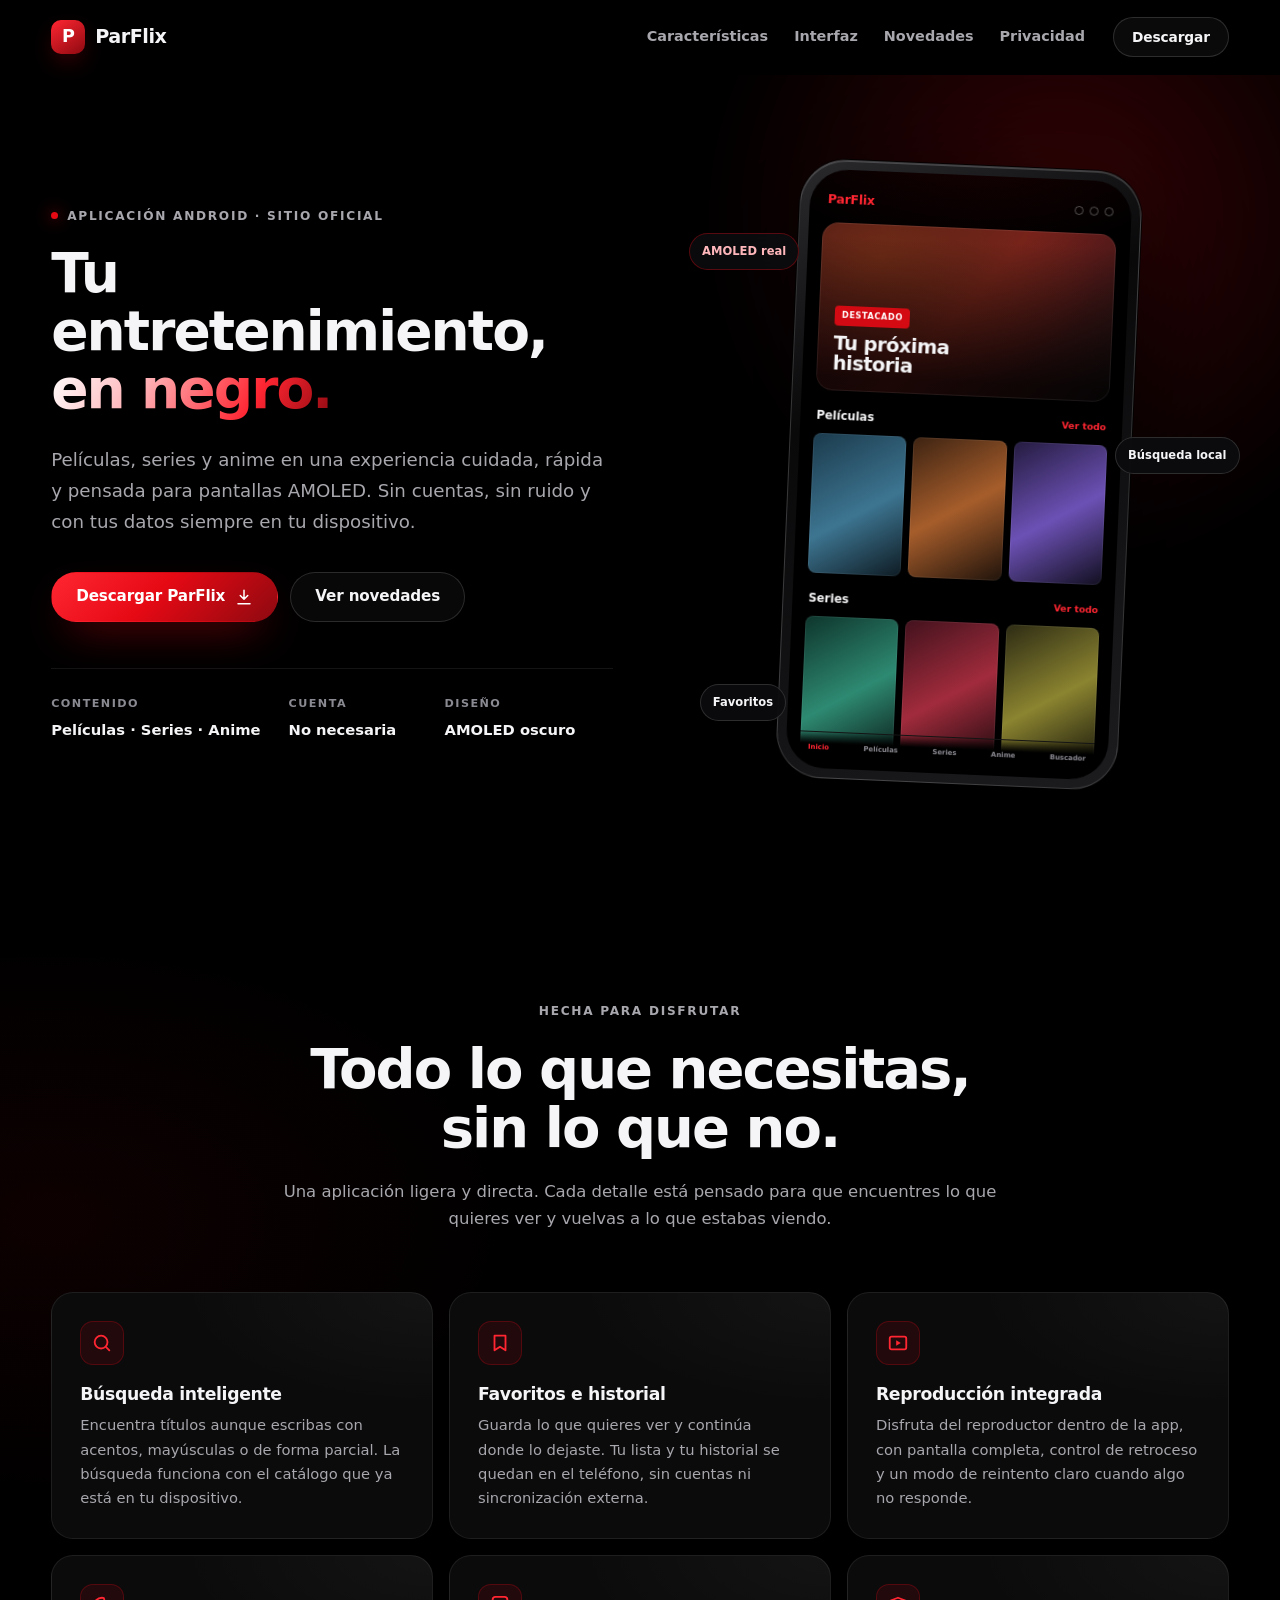
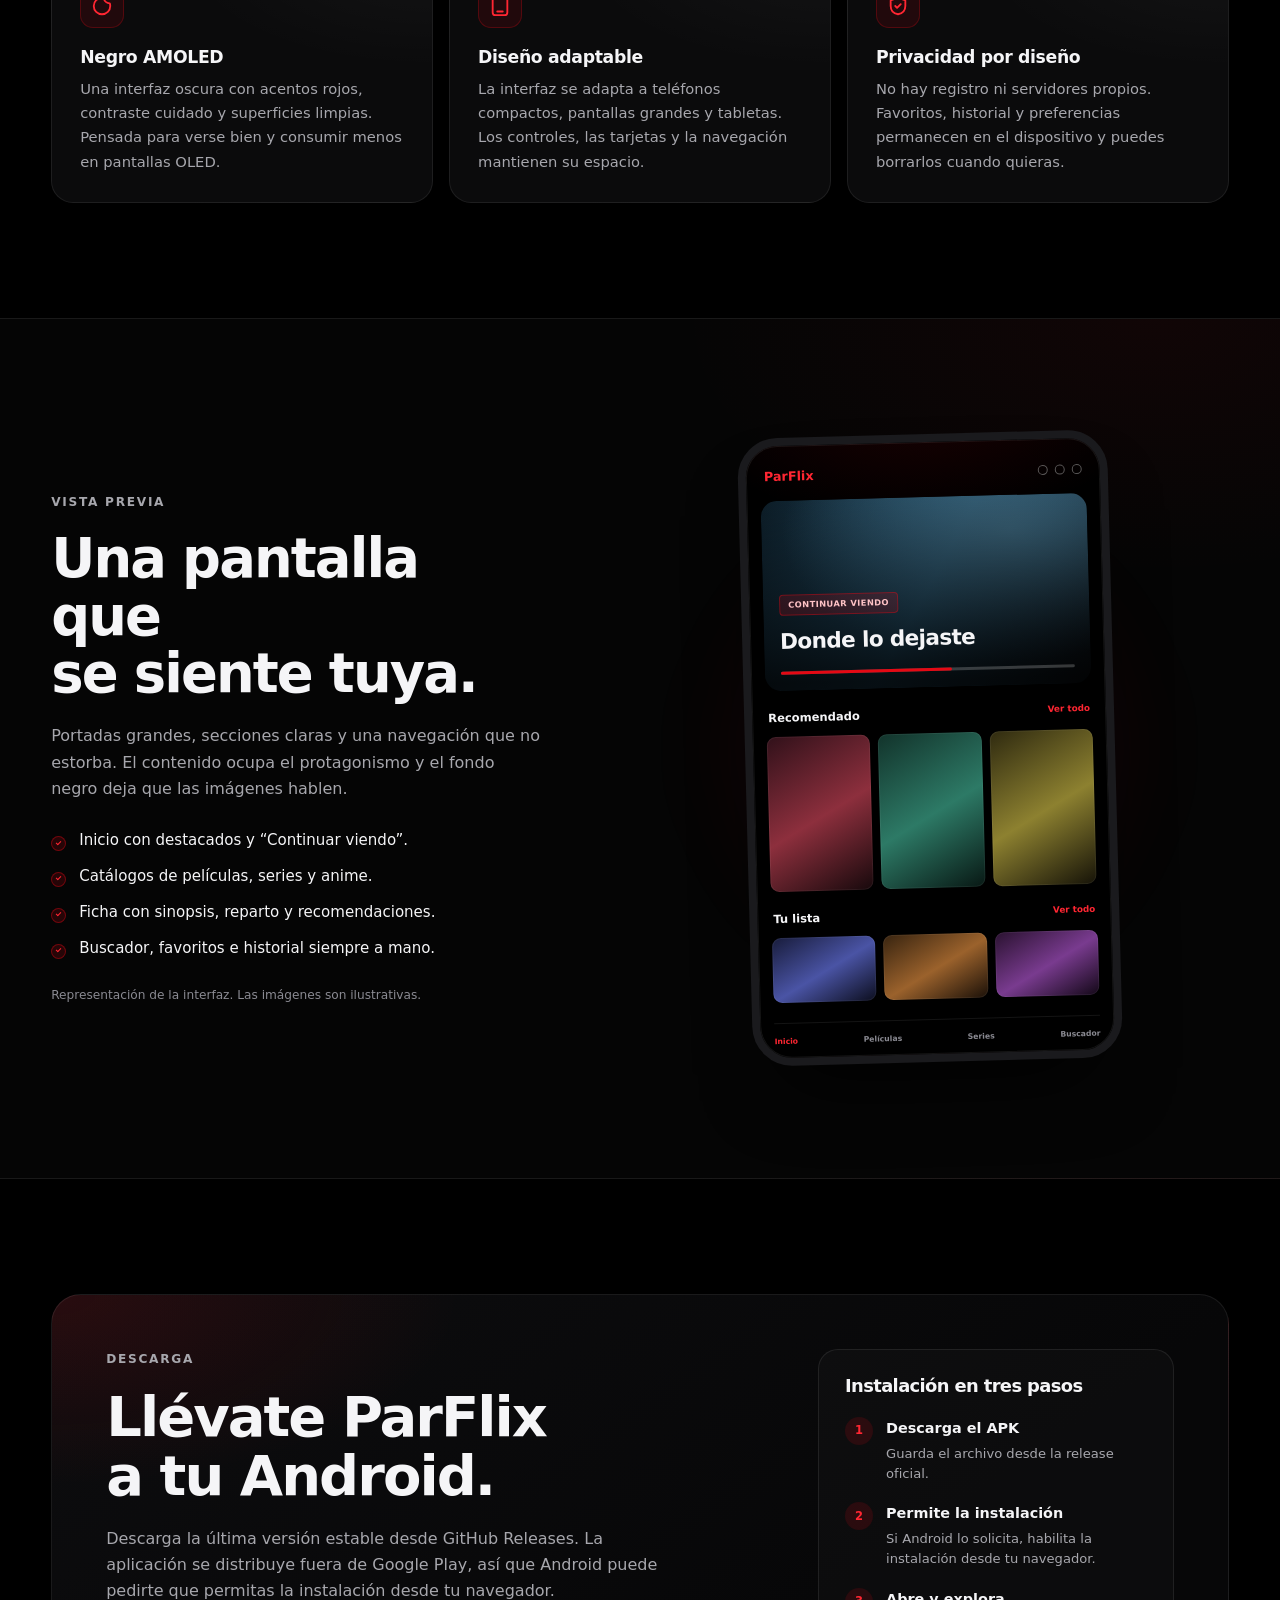
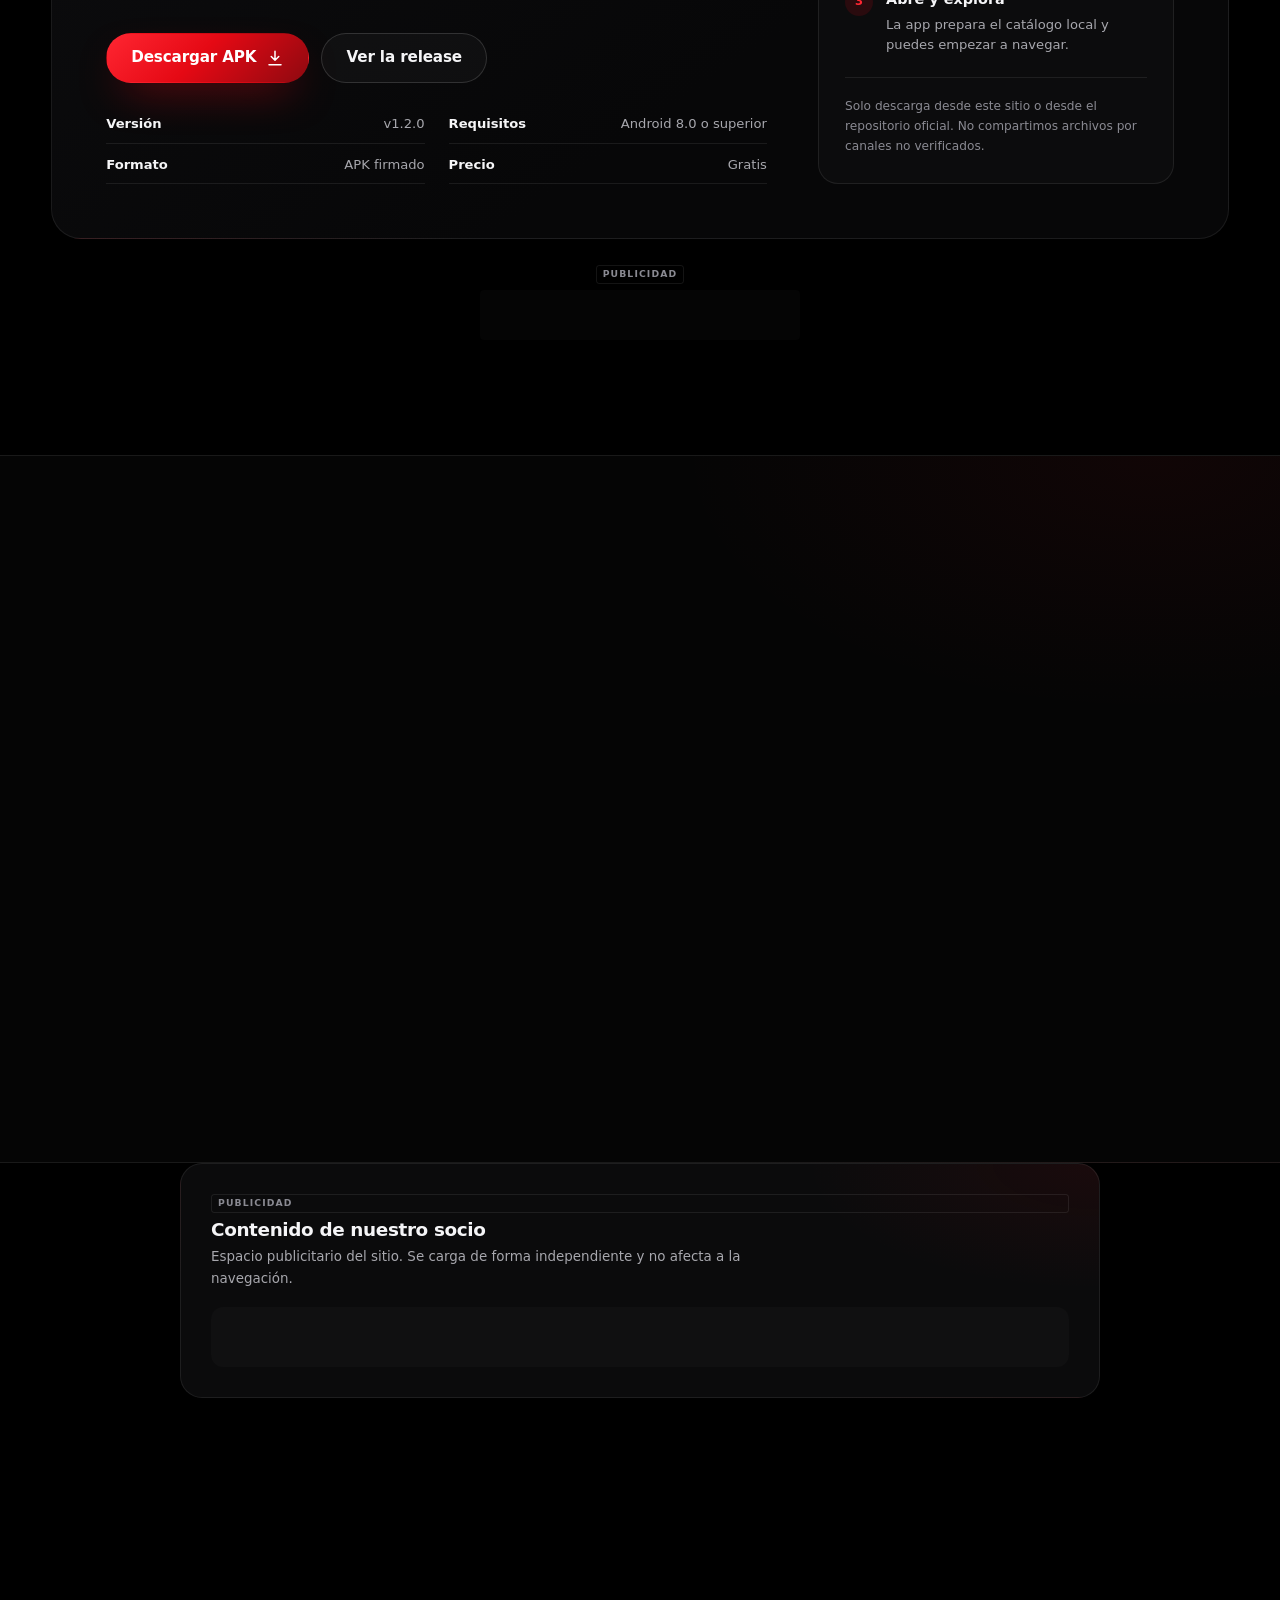
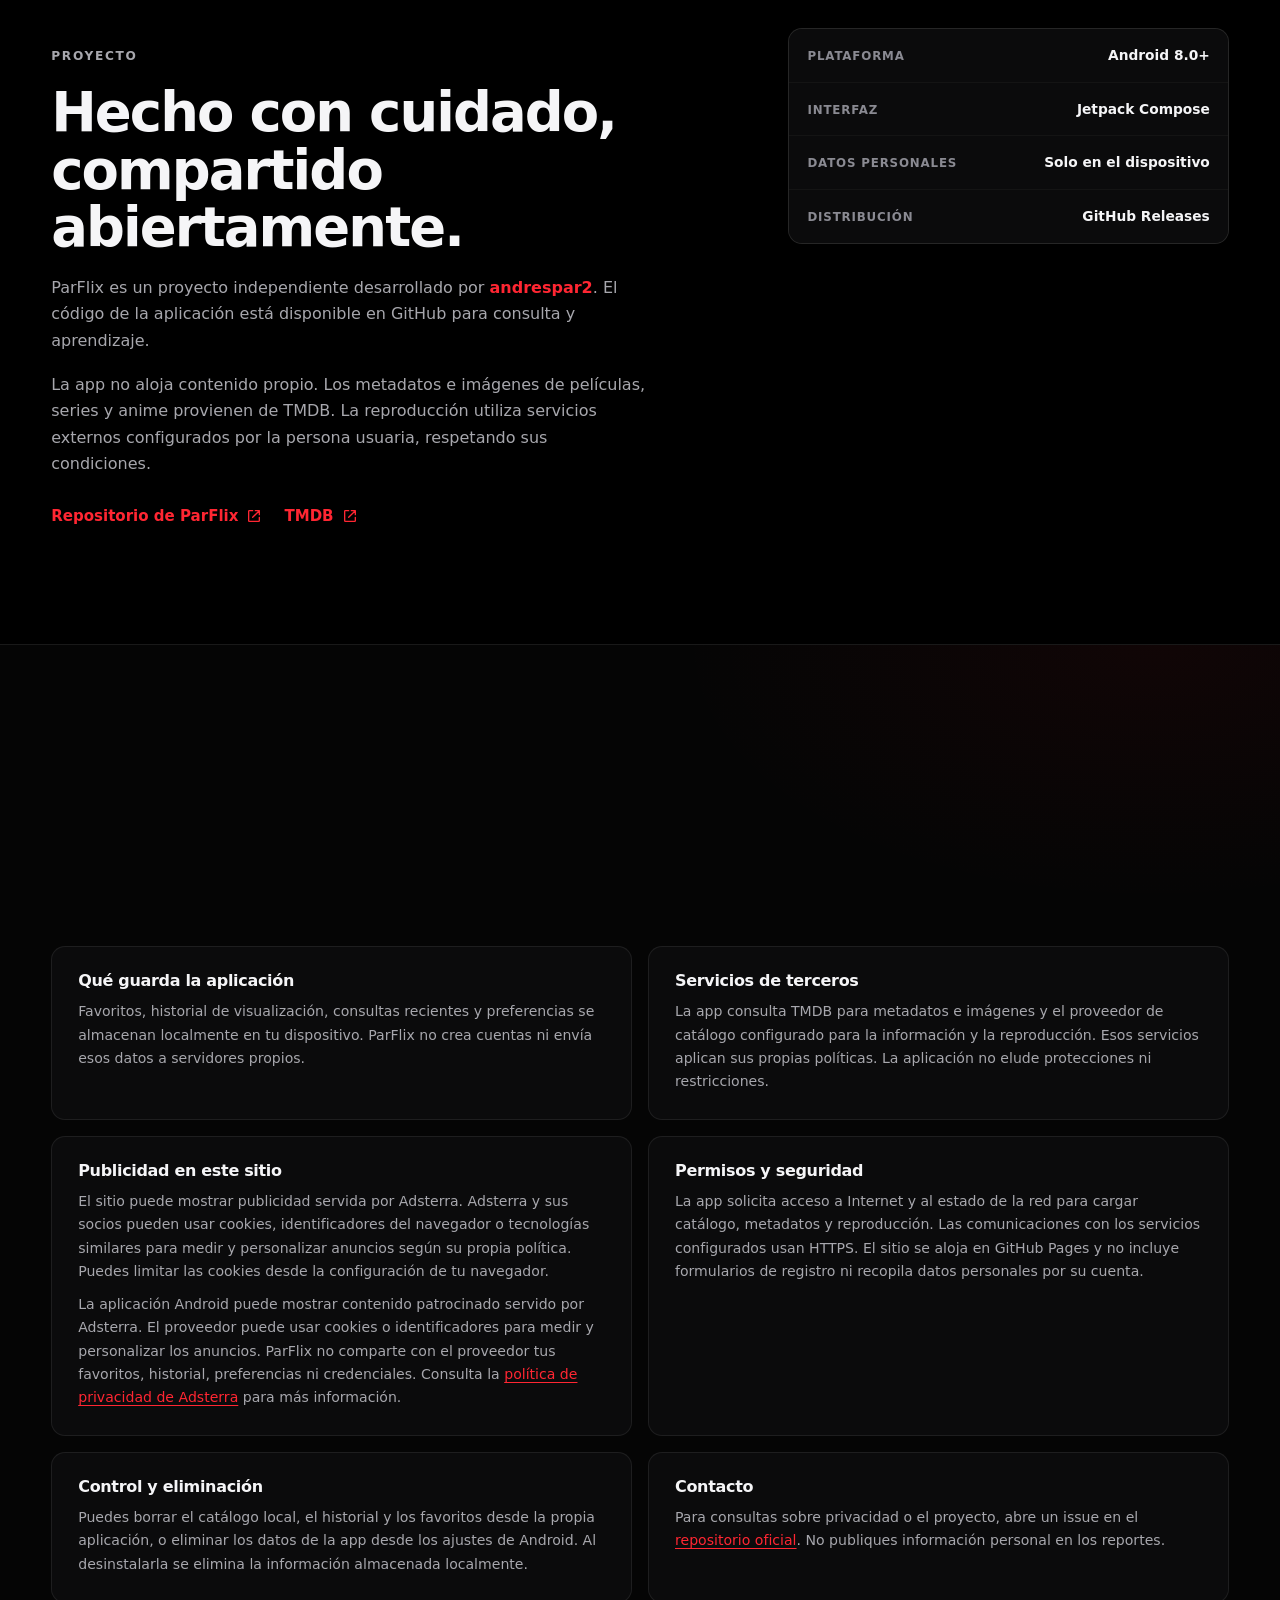
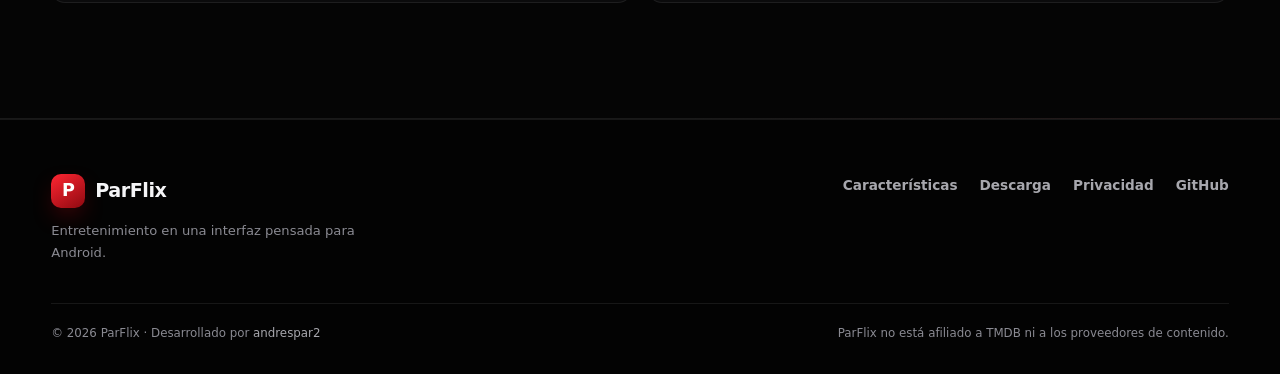
==== commit dd5bb045: "feat: actualizar el sitio para ParFlix 1.2.0 Se actualiza la version y el enlace de descarga, las no" ====
--- a/index.html
+++ b/index.html
@@ -244,7 +244,7 @@
             </p>
 
             <div class="download__actions">
-              <a class="button button--primary" href="https://github.com/andrespar2/ParFlix/releases/download/v1.1.0/ParFlix-v1.1.0.apk" data-download>
+              <a class="button button--primary" href="https://github.com/andrespar2/ParFlix/releases/download/v1.2.0/ParFlix-v1.2.0.apk" data-download>
                 Descargar APK
                 <svg viewBox="0 0 24 24" aria-hidden="true" width="18" height="18"><path d="M12 3v12m0 0 5-5m-5 5-5-5M4 21h16" fill="none" stroke="currentColor" stroke-width="2" stroke-linecap="round" stroke-linejoin="round"/></svg>
               </a>
@@ -252,7 +252,7 @@
             </div>
 
             <ul class="download__meta">
-              <li><strong>Versión</strong> <span data-release-version>v1.1.0</span></li>
+              <li><strong>Versión</strong> <span data-release-version>v1.2.0</span></li>
               <li><strong>Requisitos</strong> Android 8.0 o superior</li>
               <li><strong>Formato</strong> APK firmado</li>
               <li><strong>Precio</strong> Gratis</li>
@@ -298,7 +298,7 @@
         <div class="release__card" data-reveal>
           <span class="badge">Última versión estable</span>
           <div class="release__heading">
-            <h2 id="release-title">ParFlix <span data-release-version>v1.1.0</span></h2>
+            <h2 id="release-title">ParFlix <span data-release-version>v1.2.0</span></h2>
             <time datetime="2026-10-27" data-release-date>27 de octubre de 2026</time>
           </div>
           <p class="release__lead">
@@ -306,11 +306,11 @@
             comportamiento en distintos dispositivos.
           </p>
           <ul class="release__list">
-            <li>Mejoras generales de rendimiento y respuesta.</li>
-            <li>Interfaz AMOLED más consistente y cómoda.</li>
-            <li>Mayor estabilidad al navegar entre secciones.</li>
+            <li>Contenido patrocinado integrado con etiquetas visibles y sin interrumpir la navegación.</li>
+            <li>Mejoras de estabilidad al cargar catálogos y fichas.</li>
             <li>Ajustes de compatibilidad con distintos tamaños de pantalla.</li>
-            <li>Correcciones internas y mejoras de la experiencia de reproducción.</li>
+            <li>Correcciones internas y mejoras de rendimiento.</li>
+            <li>La aplicación sigue funcionando si un anuncio no está disponible.</li>
           </ul>
           <a class="text-link" href="https://github.com/andrespar2/ParFlix/releases/latest" data-release-link>
             Leer la release completa
@@ -421,7 +421,12 @@
               cookies desde la configuración de tu navegador.
             </p>
             <p>
-              La aplicación Android no muestra anuncios de terceros en esta versión.
+              La aplicación Android puede mostrar contenido patrocinado servido por Adsterra.
+              El proveedor puede usar cookies o identificadores para medir y personalizar los
+              anuncios. ParFlix no comparte con el proveedor tus favoritos, historial,
+              preferencias ni credenciales. Consulta la
+              <a href="https://adsterra.com/privacy-policy-managed/" rel="noopener">política de
+              privacidad de Adsterra</a> para más información.
             </p>
           </article>
 
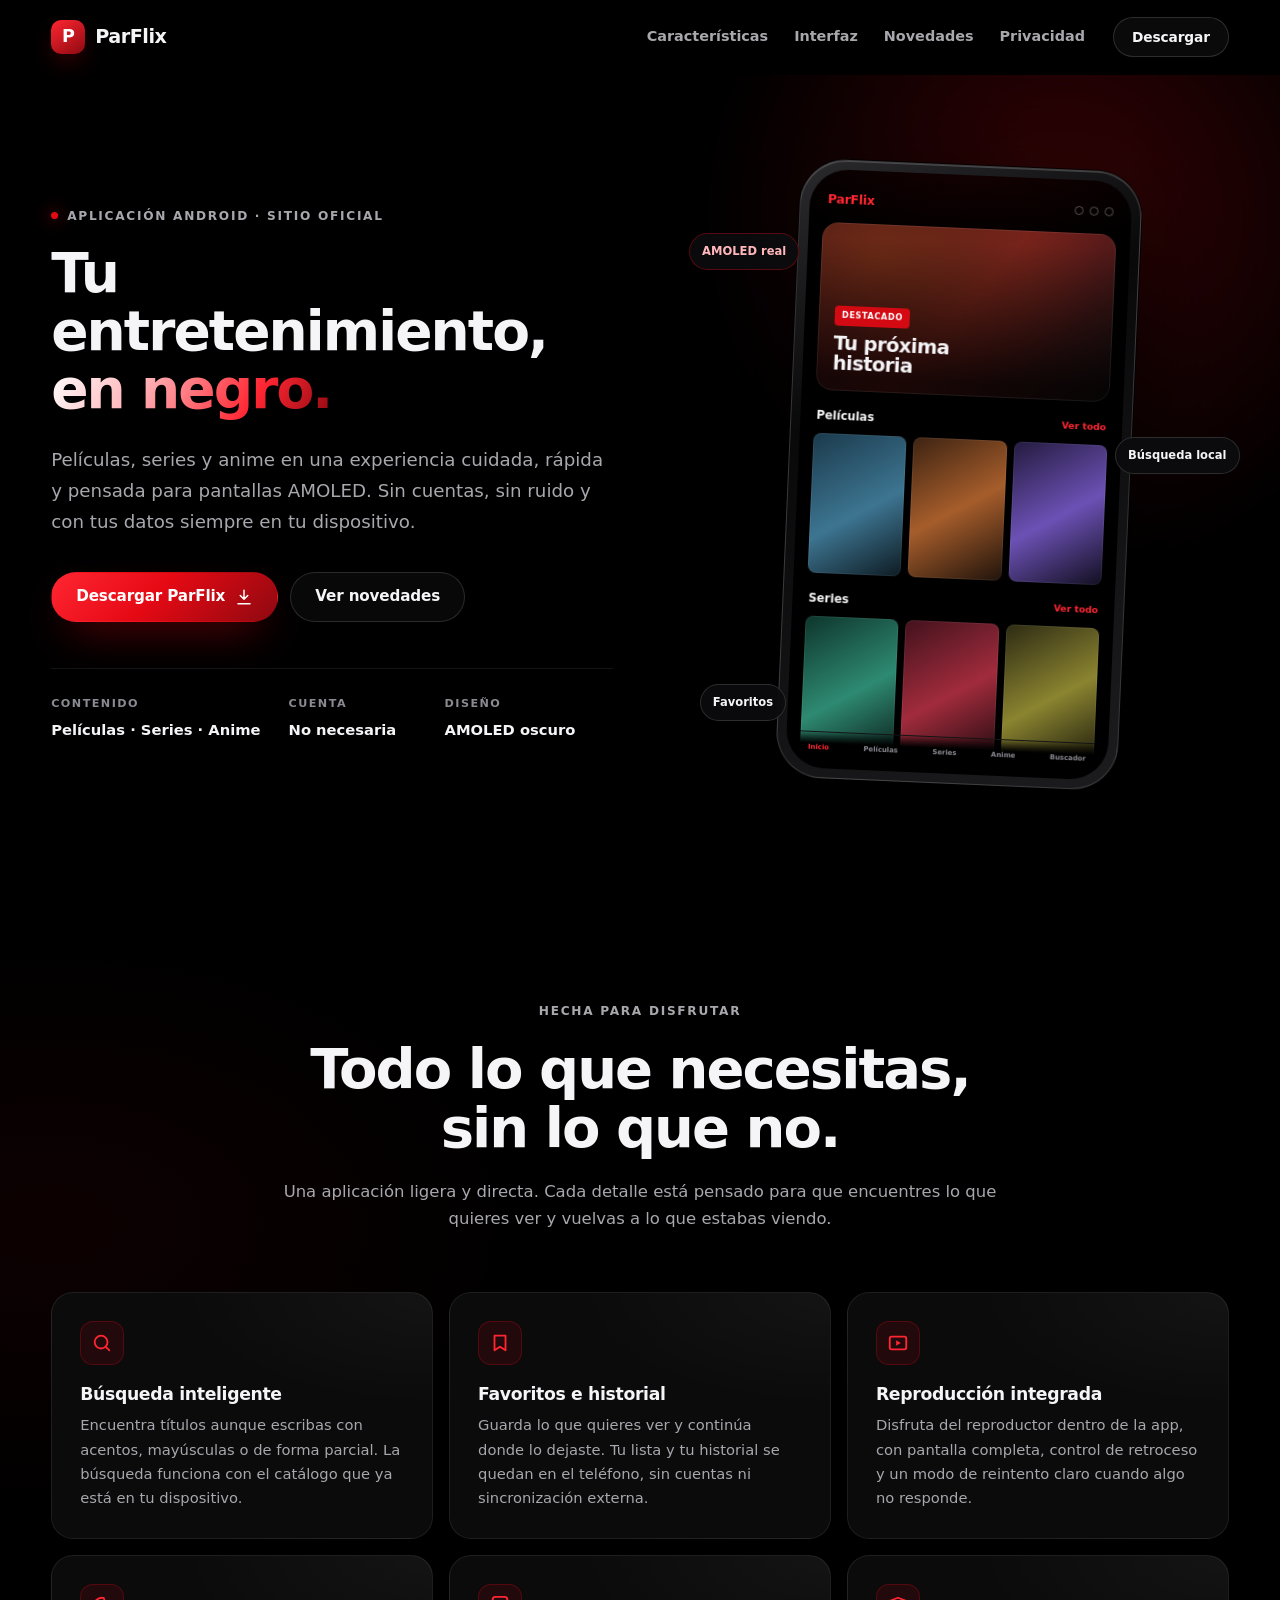
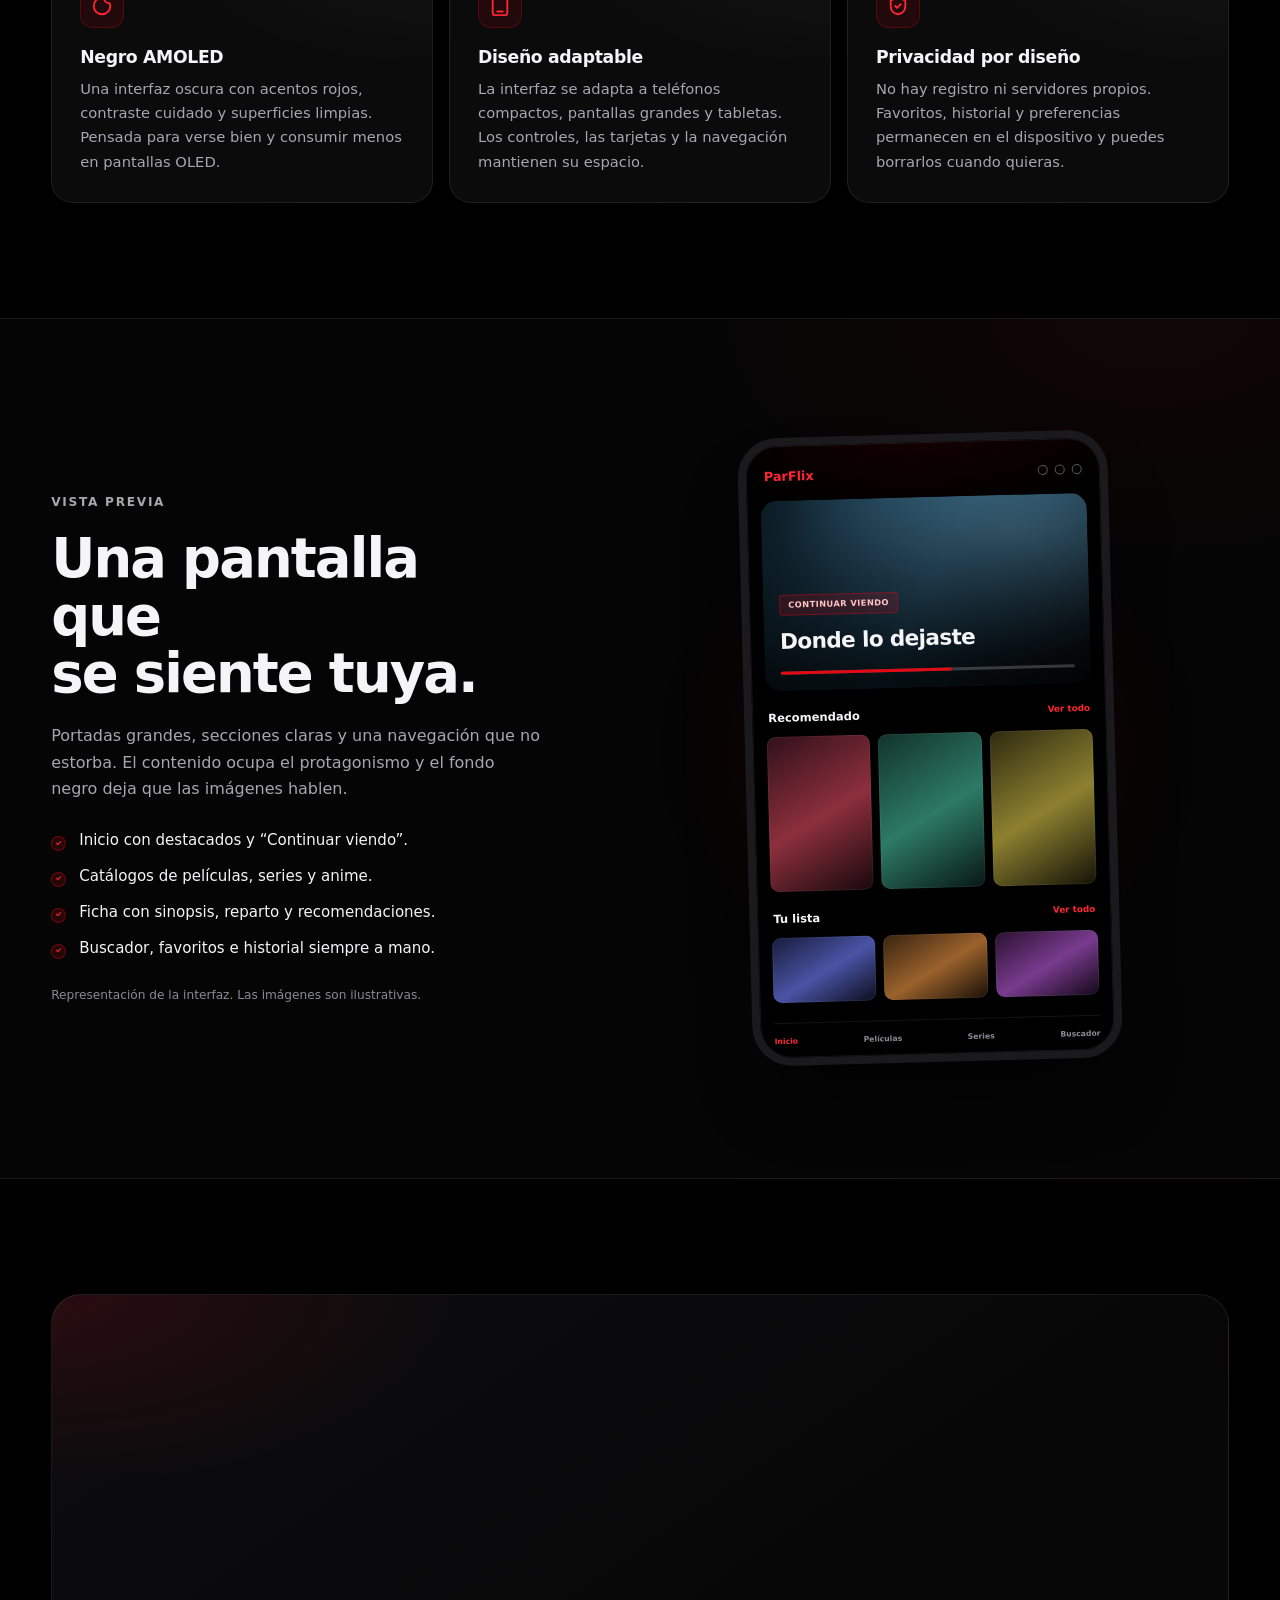
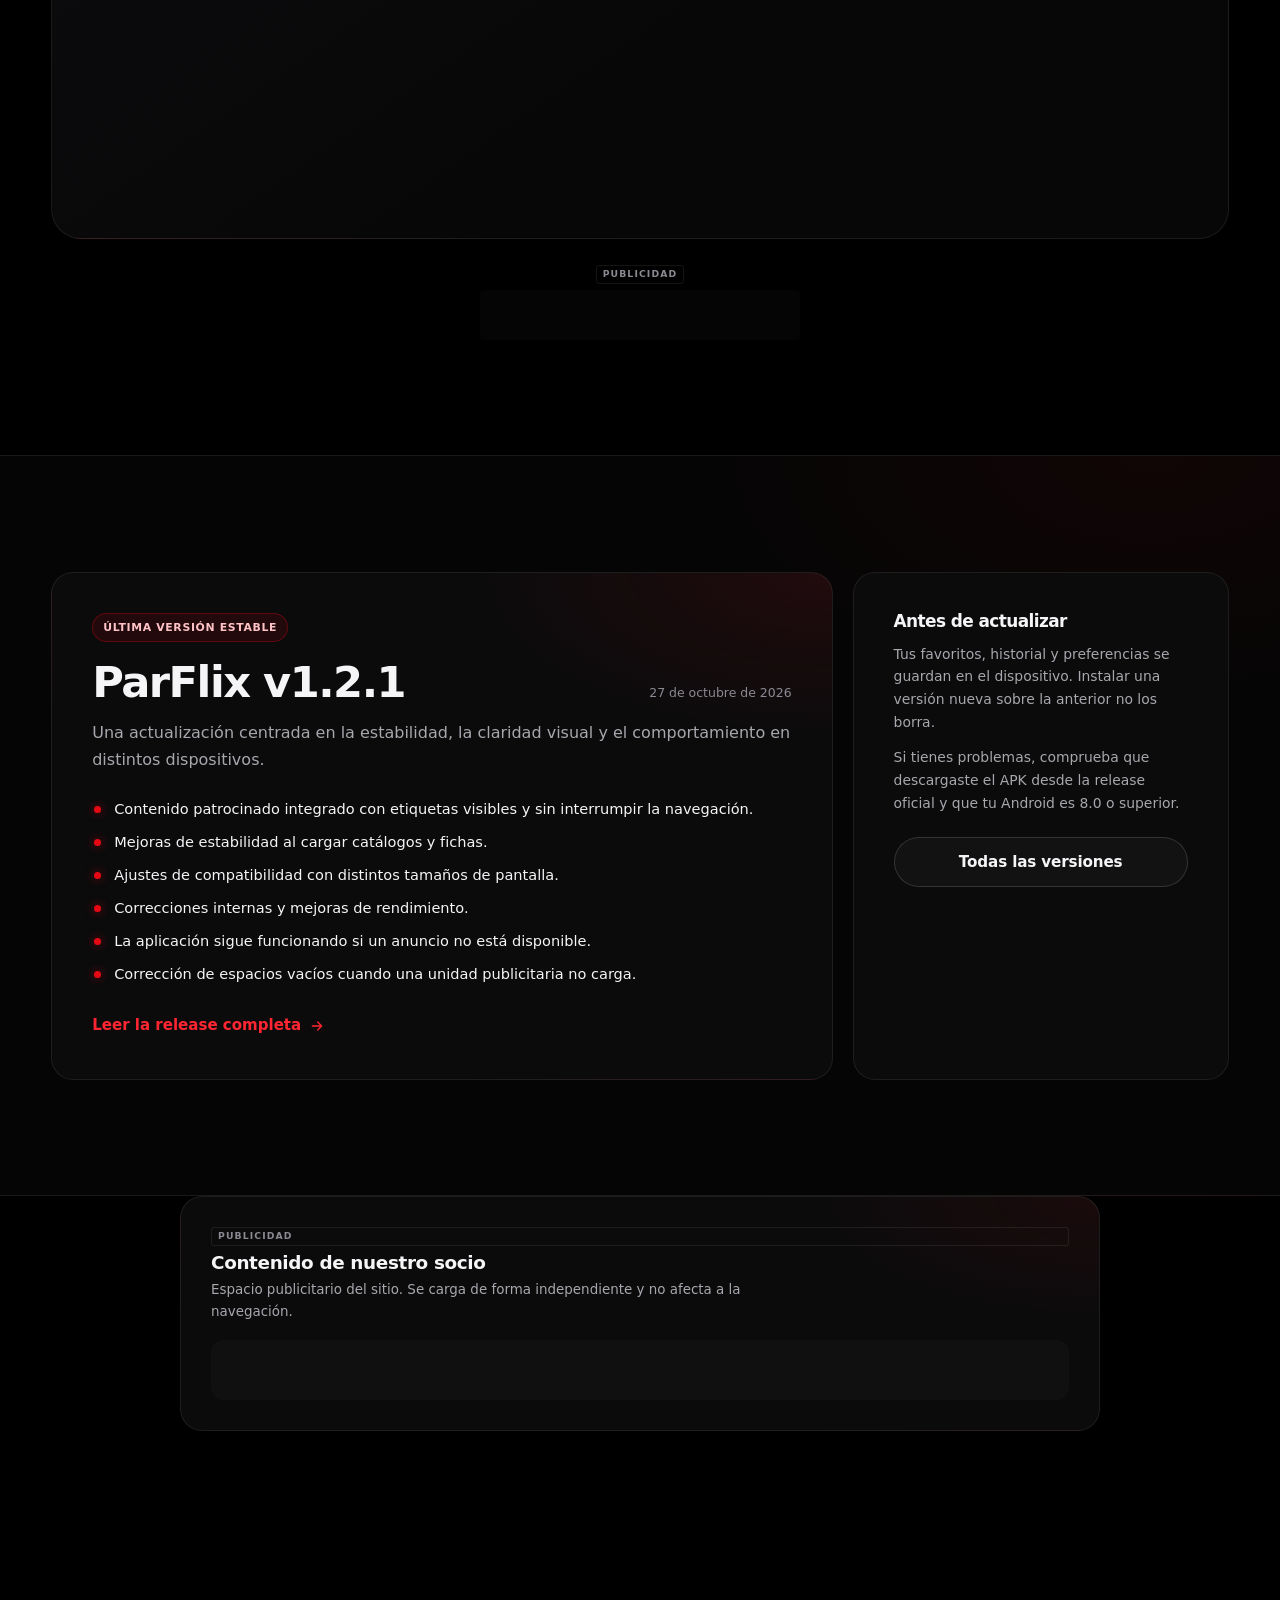
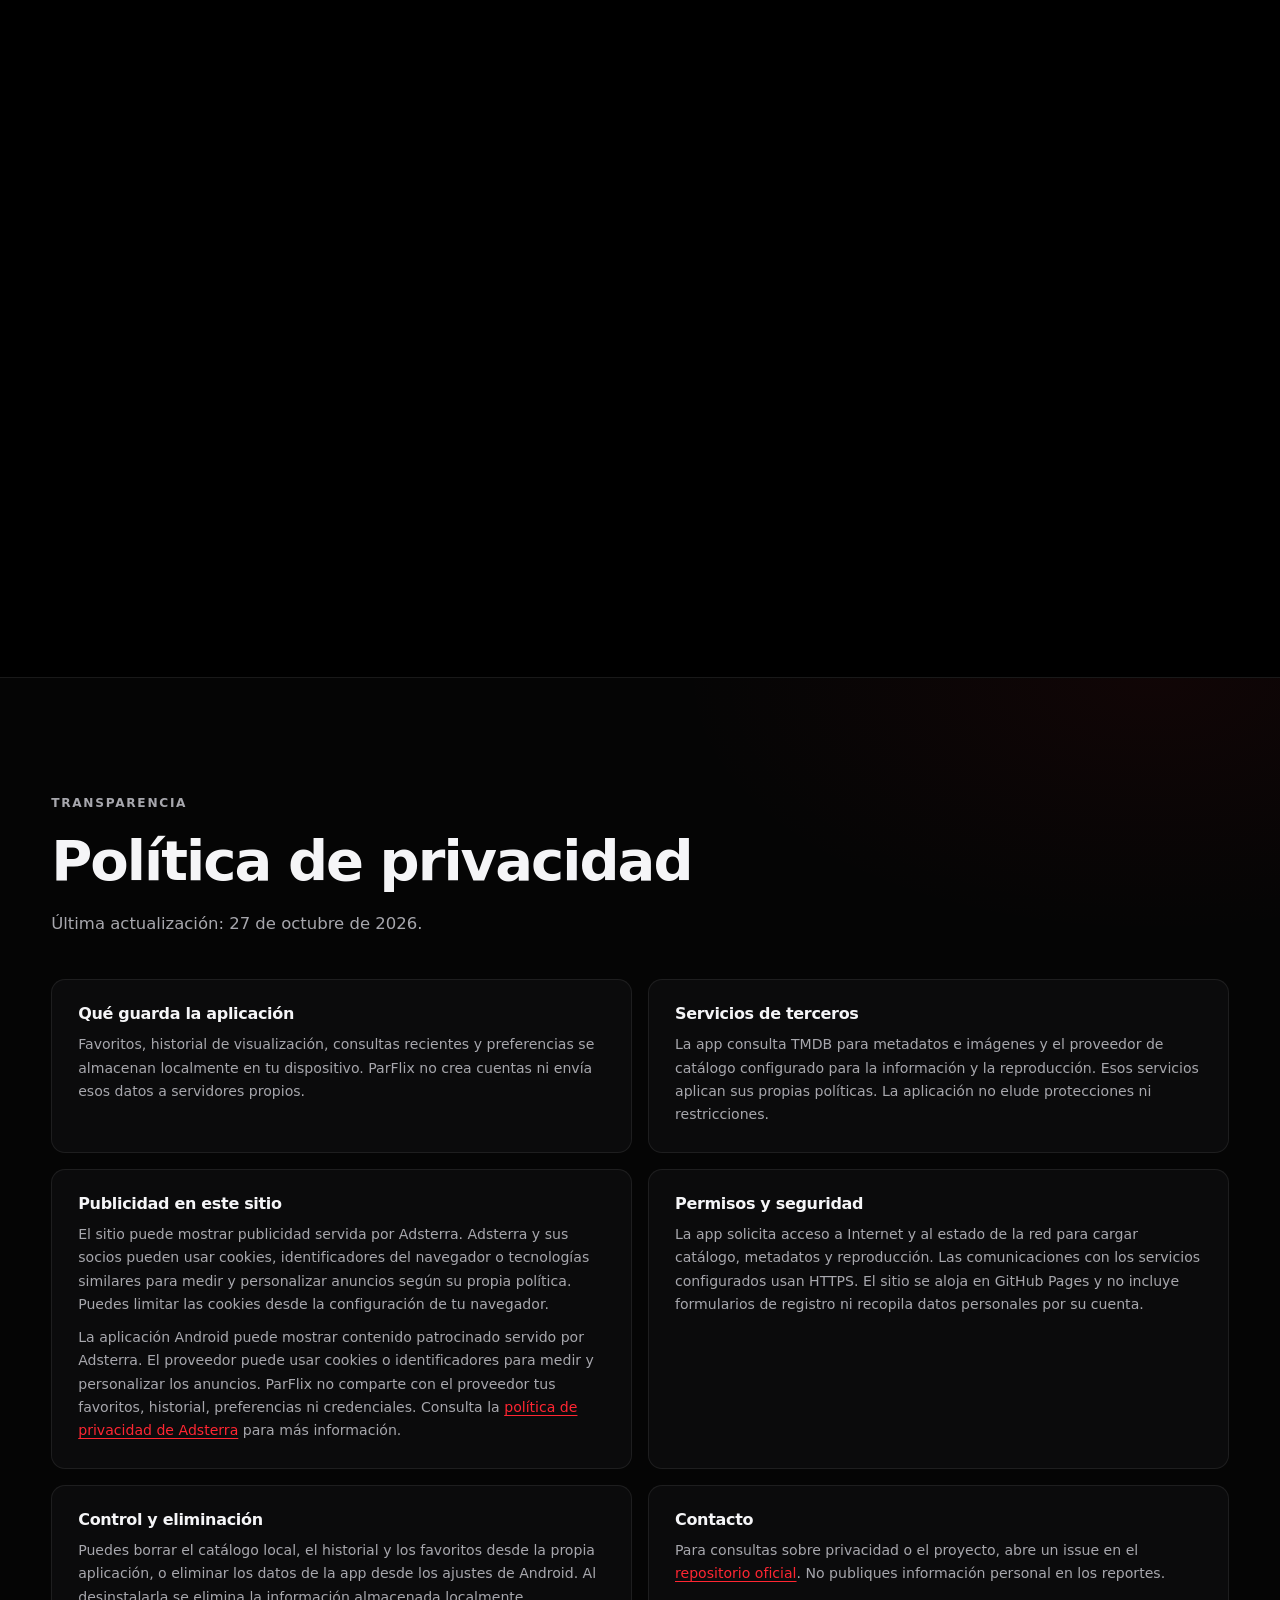
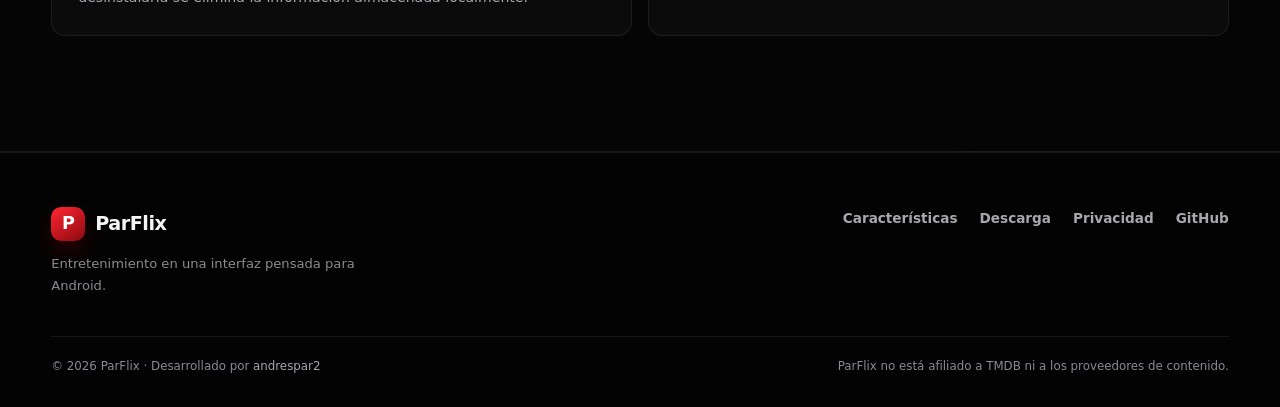
==== commit 4707617c: "feat: publicar ParFlix 1.2.1 en el sitio oficial Se actualiza la version, el enlace del APK y las no" ====
--- a/index.html
+++ b/index.html
@@ -244,7 +244,7 @@
             </p>
 
             <div class="download__actions">
-              <a class="button button--primary" href="https://github.com/andrespar2/ParFlix/releases/download/v1.2.0/ParFlix-v1.2.0.apk" data-download>
+              <a class="button button--primary" href="https://github.com/andrespar2/ParFlix/releases/download/v1.2.1/ParFlix-v1.2.1.apk" data-download>
                 Descargar APK
                 <svg viewBox="0 0 24 24" aria-hidden="true" width="18" height="18"><path d="M12 3v12m0 0 5-5m-5 5-5-5M4 21h16" fill="none" stroke="currentColor" stroke-width="2" stroke-linecap="round" stroke-linejoin="round"/></svg>
               </a>
@@ -252,7 +252,7 @@
             </div>
 
             <ul class="download__meta">
-              <li><strong>Versión</strong> <span data-release-version>v1.2.0</span></li>
+              <li><strong>Versión</strong> <span data-release-version>v1.2.1</span></li>
               <li><strong>Requisitos</strong> Android 8.0 o superior</li>
               <li><strong>Formato</strong> APK firmado</li>
               <li><strong>Precio</strong> Gratis</li>
@@ -298,7 +298,7 @@
         <div class="release__card" data-reveal>
           <span class="badge">Última versión estable</span>
           <div class="release__heading">
-            <h2 id="release-title">ParFlix <span data-release-version>v1.2.0</span></h2>
+            <h2 id="release-title">ParFlix <span data-release-version>v1.2.1</span></h2>
             <time datetime="2026-10-27" data-release-date>27 de octubre de 2026</time>
           </div>
           <p class="release__lead">
@@ -311,6 +311,7 @@
             <li>Ajustes de compatibilidad con distintos tamaños de pantalla.</li>
             <li>Correcciones internas y mejoras de rendimiento.</li>
             <li>La aplicación sigue funcionando si un anuncio no está disponible.</li>
+            <li>Corrección de espacios vacíos cuando una unidad publicitaria no carga.</li>
           </ul>
           <a class="text-link" href="https://github.com/andrespar2/ParFlix/releases/latest" data-release-link>
             Leer la release completa
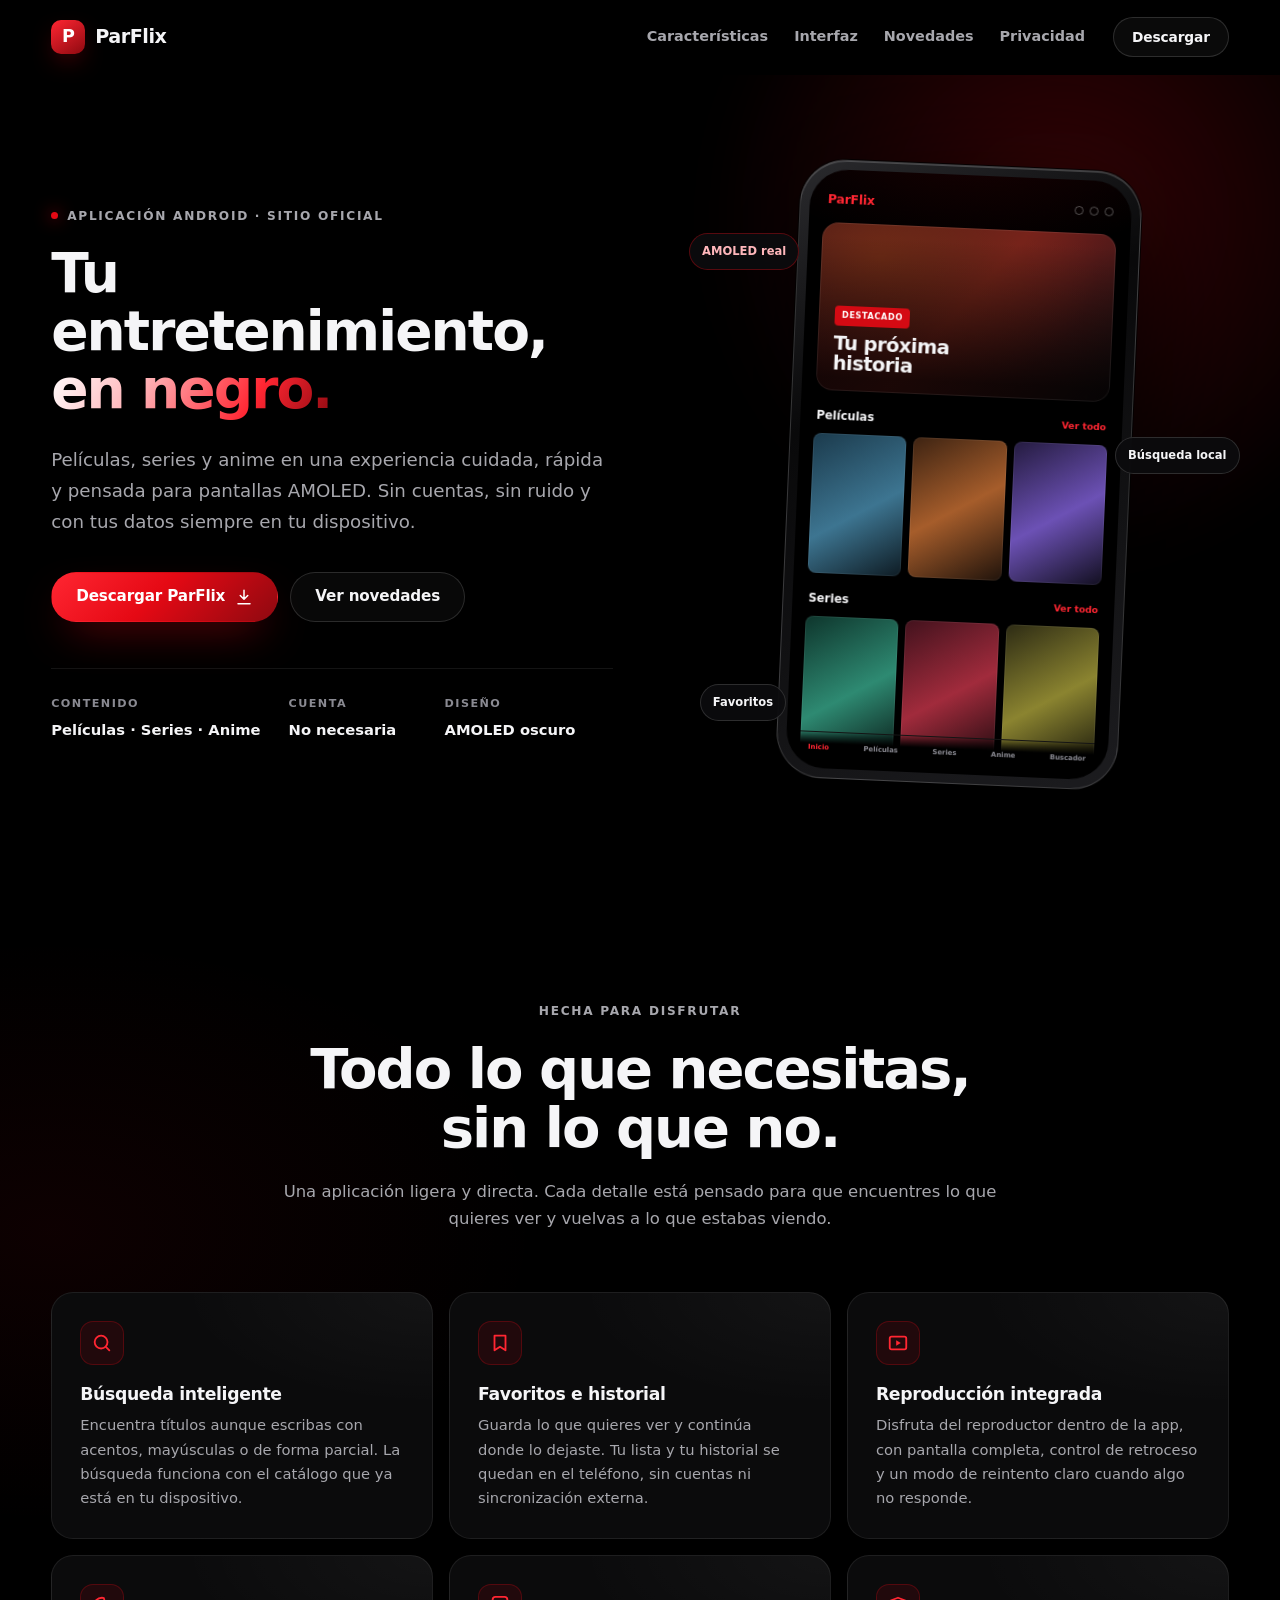
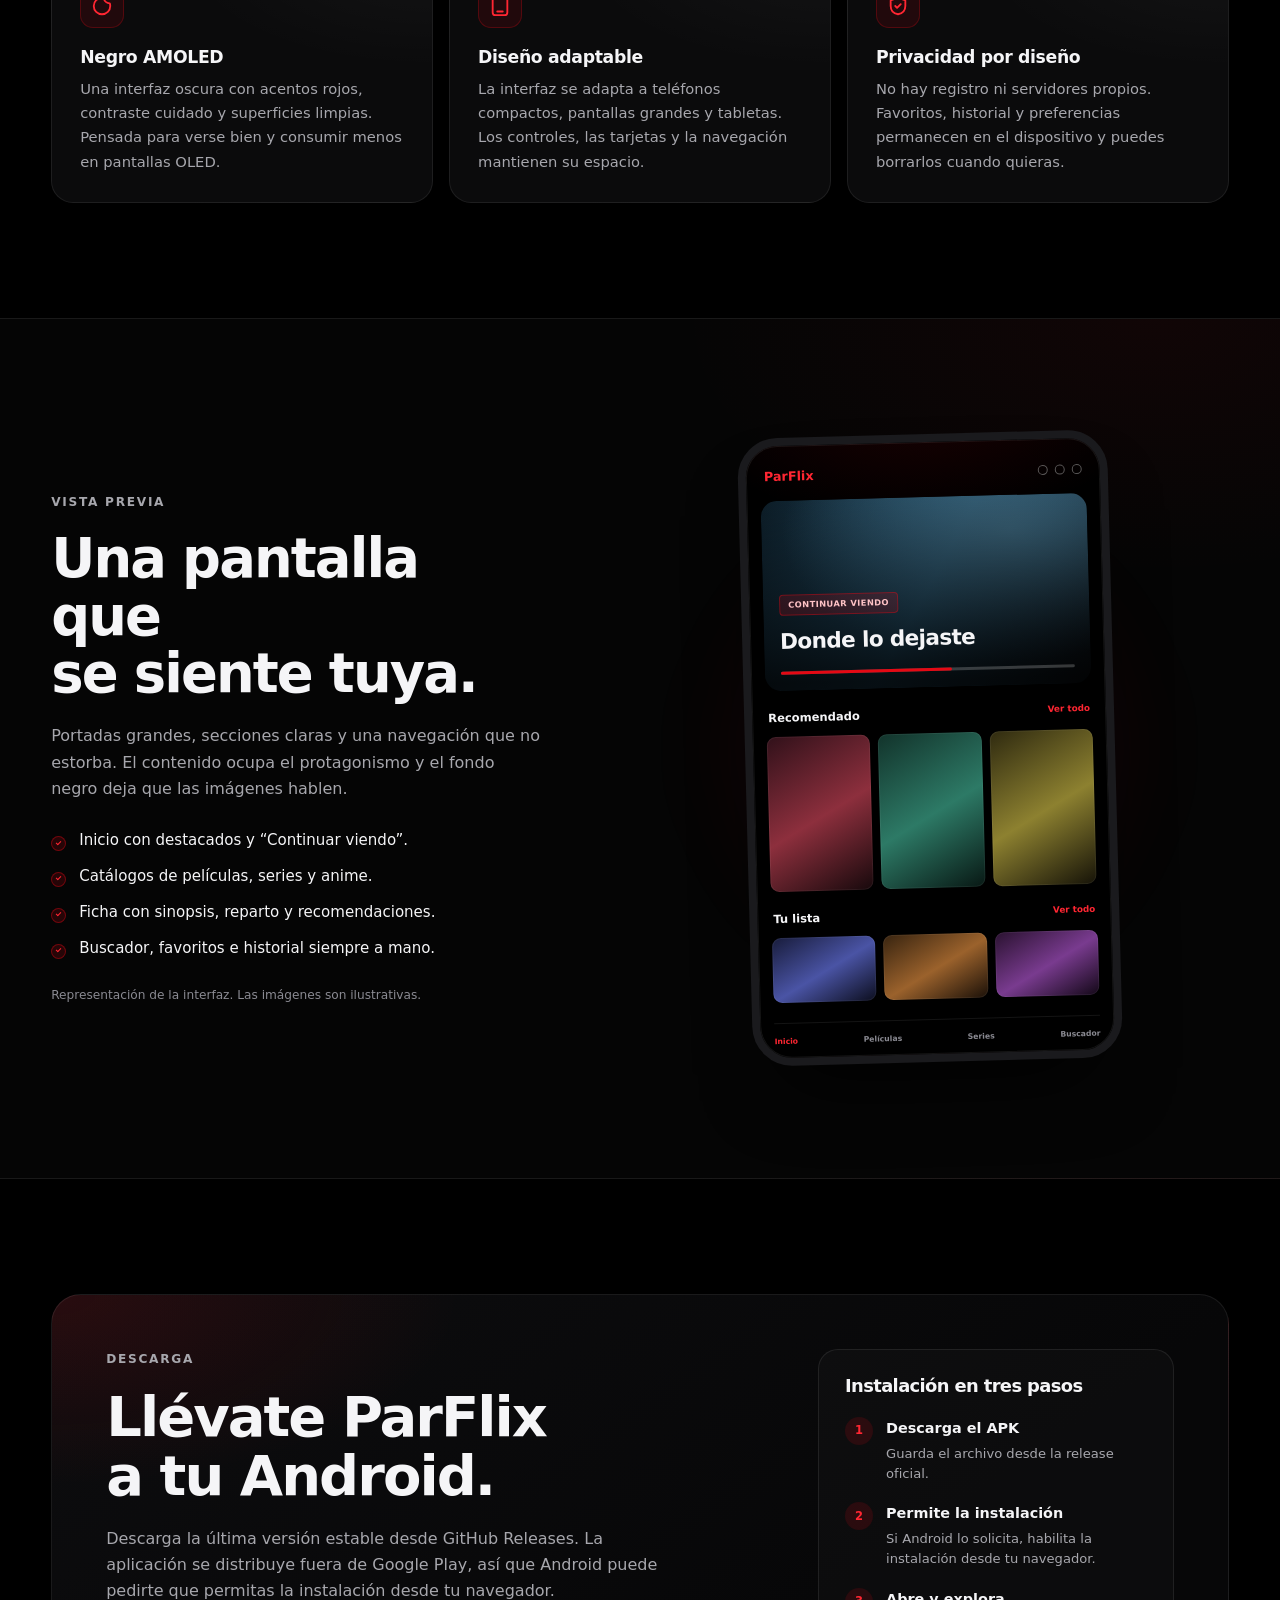
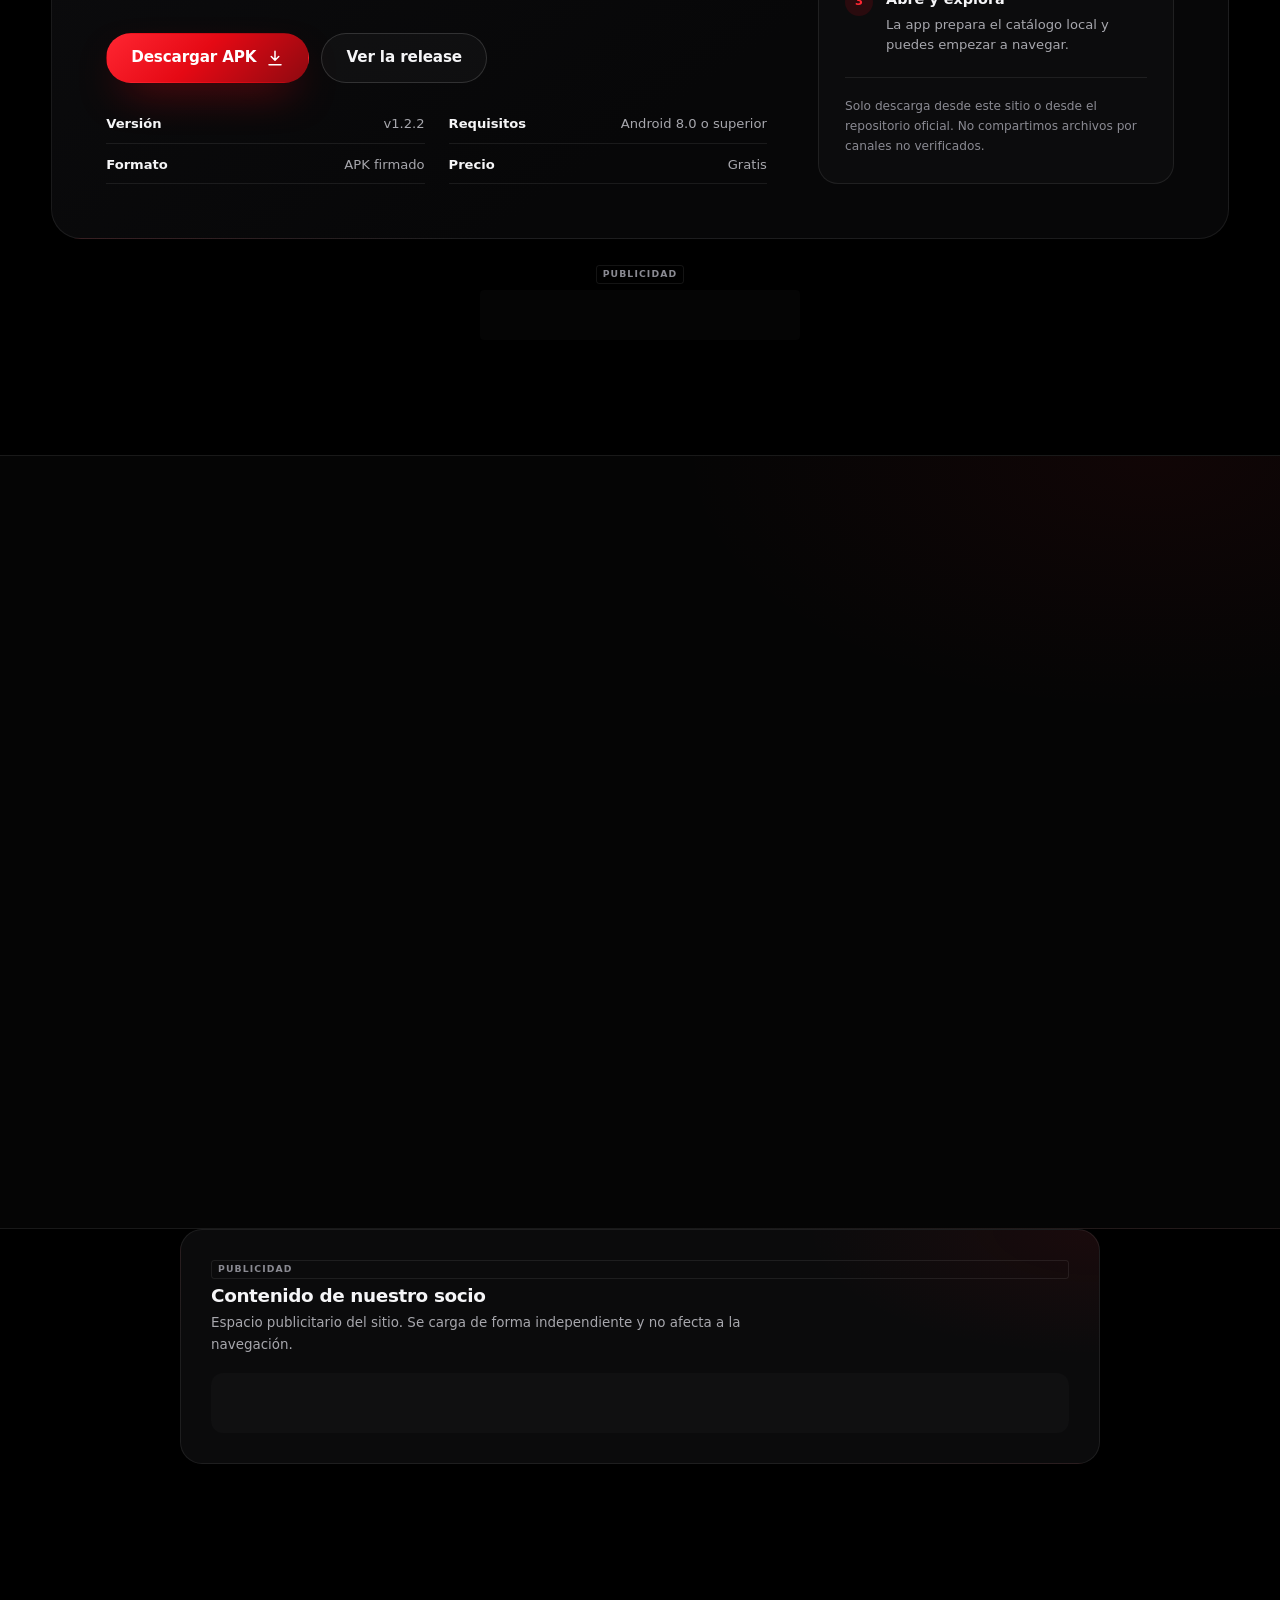
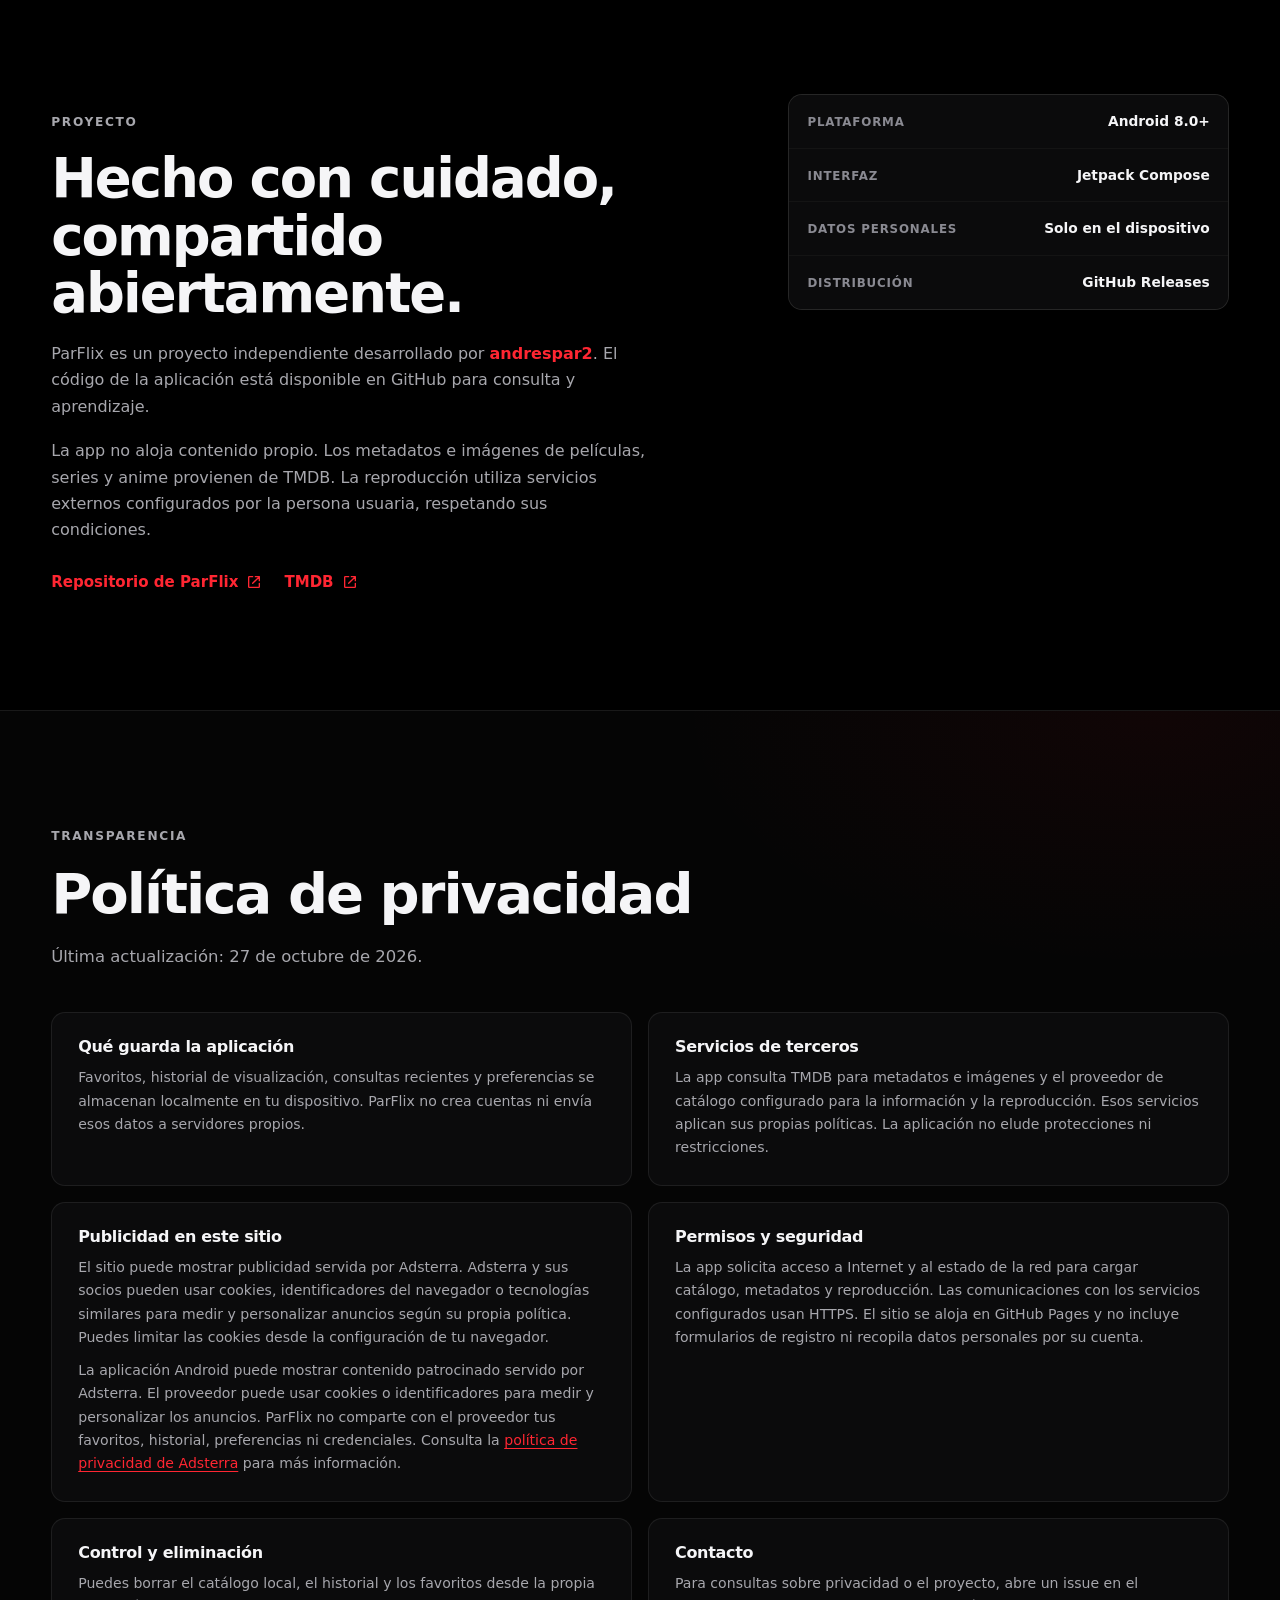
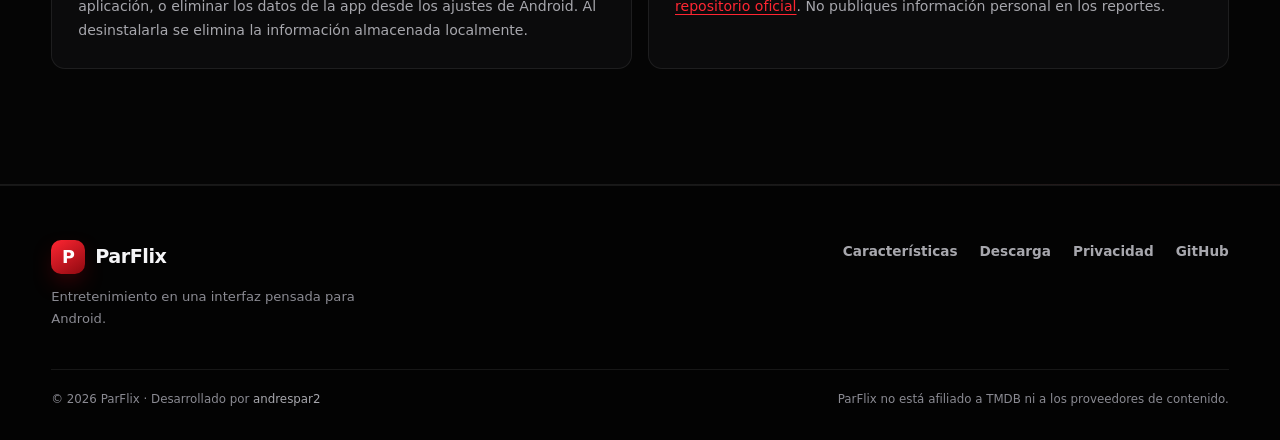
==== commit 0cdb5374: "feat: publicar ParFlix 1.2.2 y su compatibilidad mejorada Se actualiza el enlace de descarga, la ver" ====
--- a/index.html
+++ b/index.html
@@ -244,7 +244,7 @@
             </p>
 
             <div class="download__actions">
-              <a class="button button--primary" href="https://github.com/andrespar2/ParFlix/releases/download/v1.2.1/ParFlix-v1.2.1.apk" data-download>
+              <a class="button button--primary" href="https://github.com/andrespar2/ParFlix/releases/download/v1.2.2/ParFlix-v1.2.2.apk" data-download>
                 Descargar APK
                 <svg viewBox="0 0 24 24" aria-hidden="true" width="18" height="18"><path d="M12 3v12m0 0 5-5m-5 5-5-5M4 21h16" fill="none" stroke="currentColor" stroke-width="2" stroke-linecap="round" stroke-linejoin="round"/></svg>
               </a>
@@ -252,7 +252,7 @@
             </div>
 
             <ul class="download__meta">
-              <li><strong>Versión</strong> <span data-release-version>v1.2.1</span></li>
+              <li><strong>Versión</strong> <span data-release-version>v1.2.2</span></li>
               <li><strong>Requisitos</strong> Android 8.0 o superior</li>
               <li><strong>Formato</strong> APK firmado</li>
               <li><strong>Precio</strong> Gratis</li>
@@ -298,7 +298,7 @@
         <div class="release__card" data-reveal>
           <span class="badge">Última versión estable</span>
           <div class="release__heading">
-            <h2 id="release-title">ParFlix <span data-release-version>v1.2.1</span></h2>
+            <h2 id="release-title">ParFlix <span data-release-version>v1.2.2</span></h2>
             <time datetime="2026-10-27" data-release-date>27 de octubre de 2026</time>
           </div>
           <p class="release__lead">
@@ -312,6 +312,7 @@
             <li>Correcciones internas y mejoras de rendimiento.</li>
             <li>La aplicación sigue funcionando si un anuncio no está disponible.</li>
             <li>Corrección de espacios vacíos cuando una unidad publicitaria no carga.</li>
+            <li>Mejor compatibilidad con dispositivos y versiones antiguas de Android.</li>
           </ul>
           <a class="text-link" href="https://github.com/andrespar2/ParFlix/releases/latest" data-release-link>
             Leer la release completa
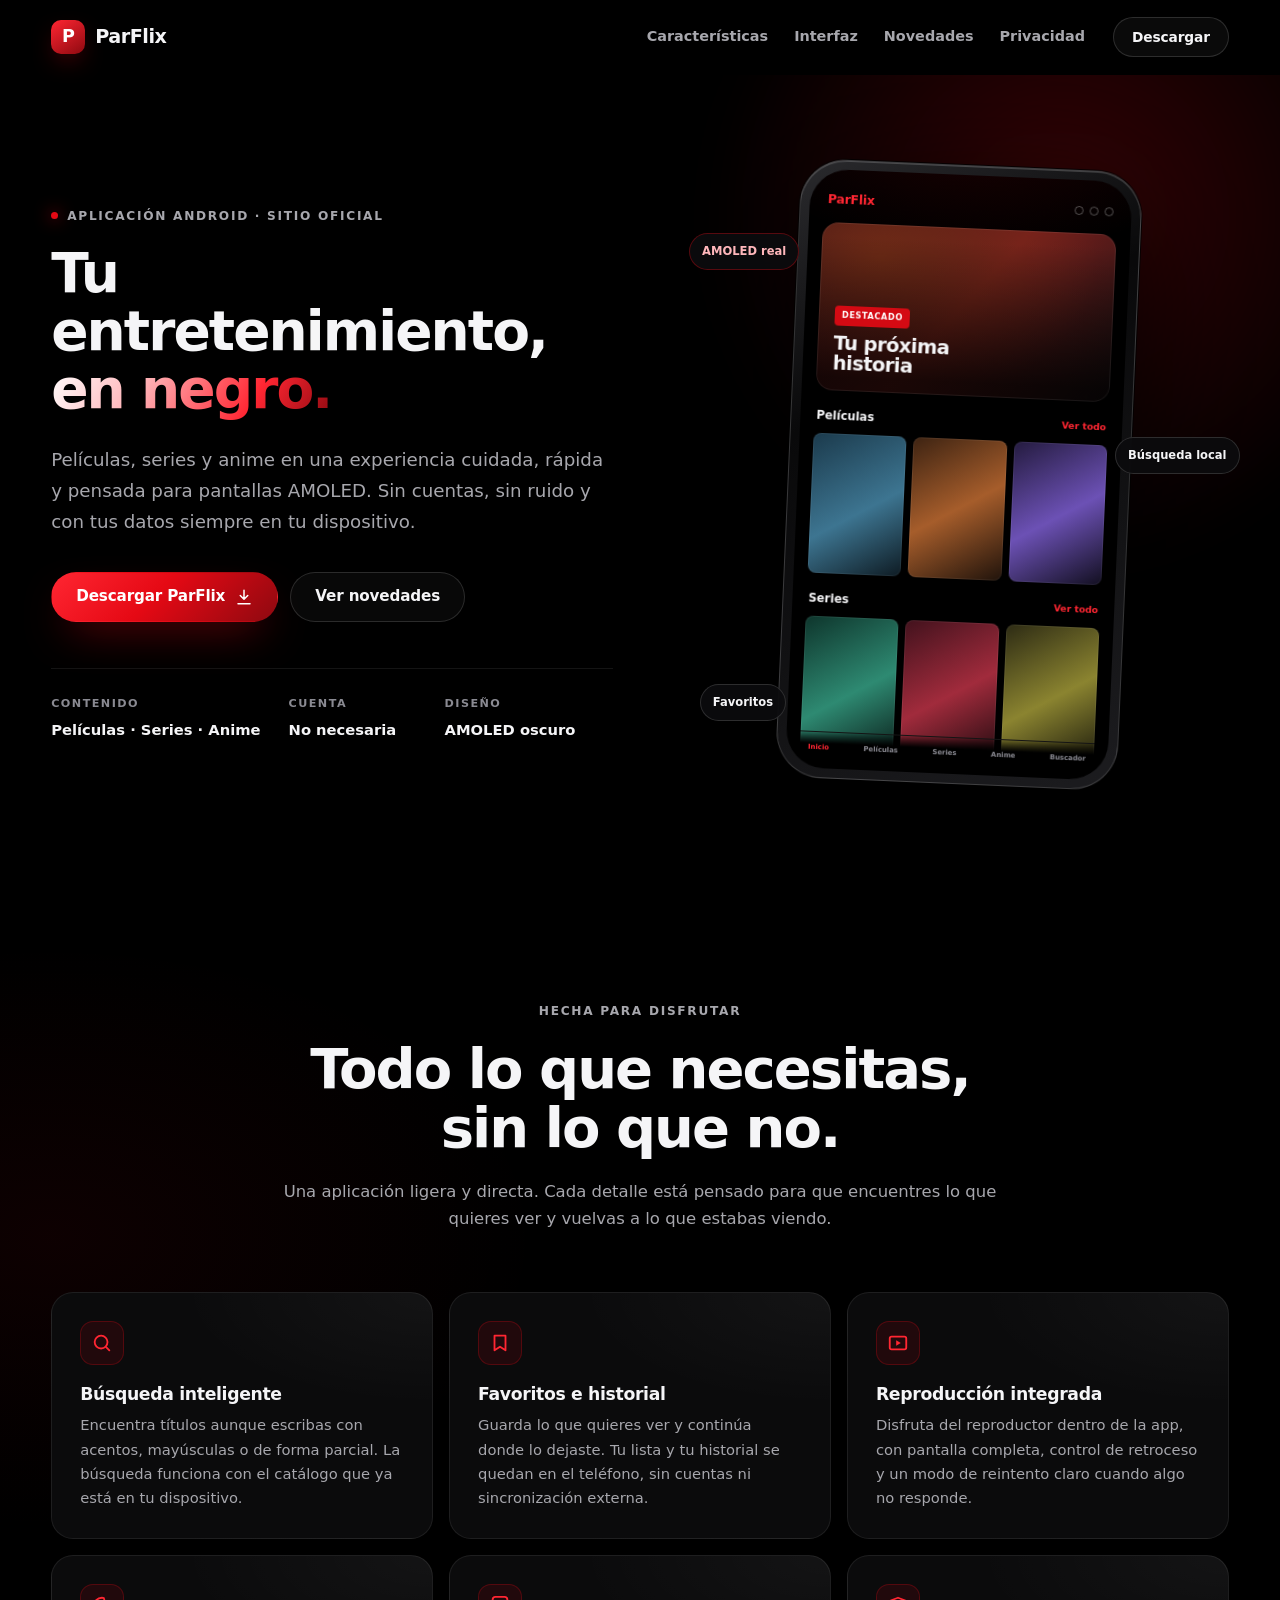
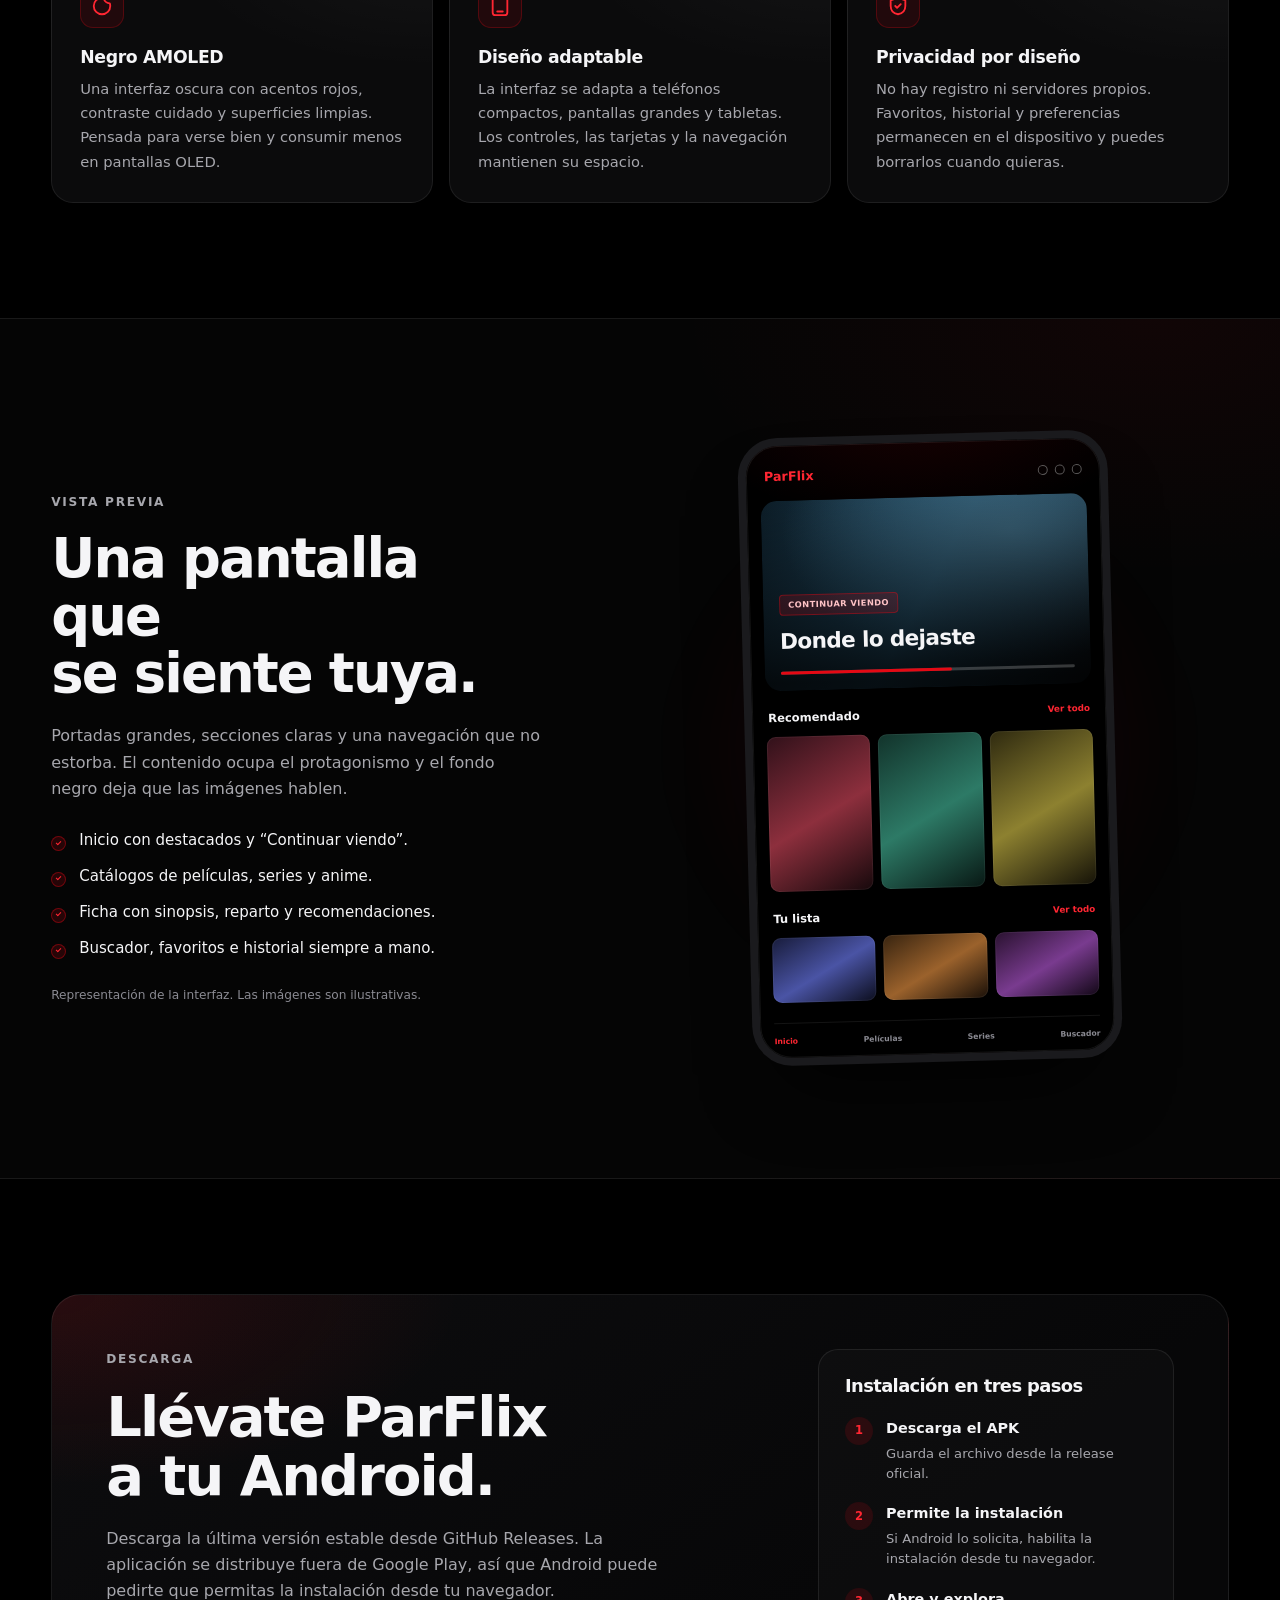
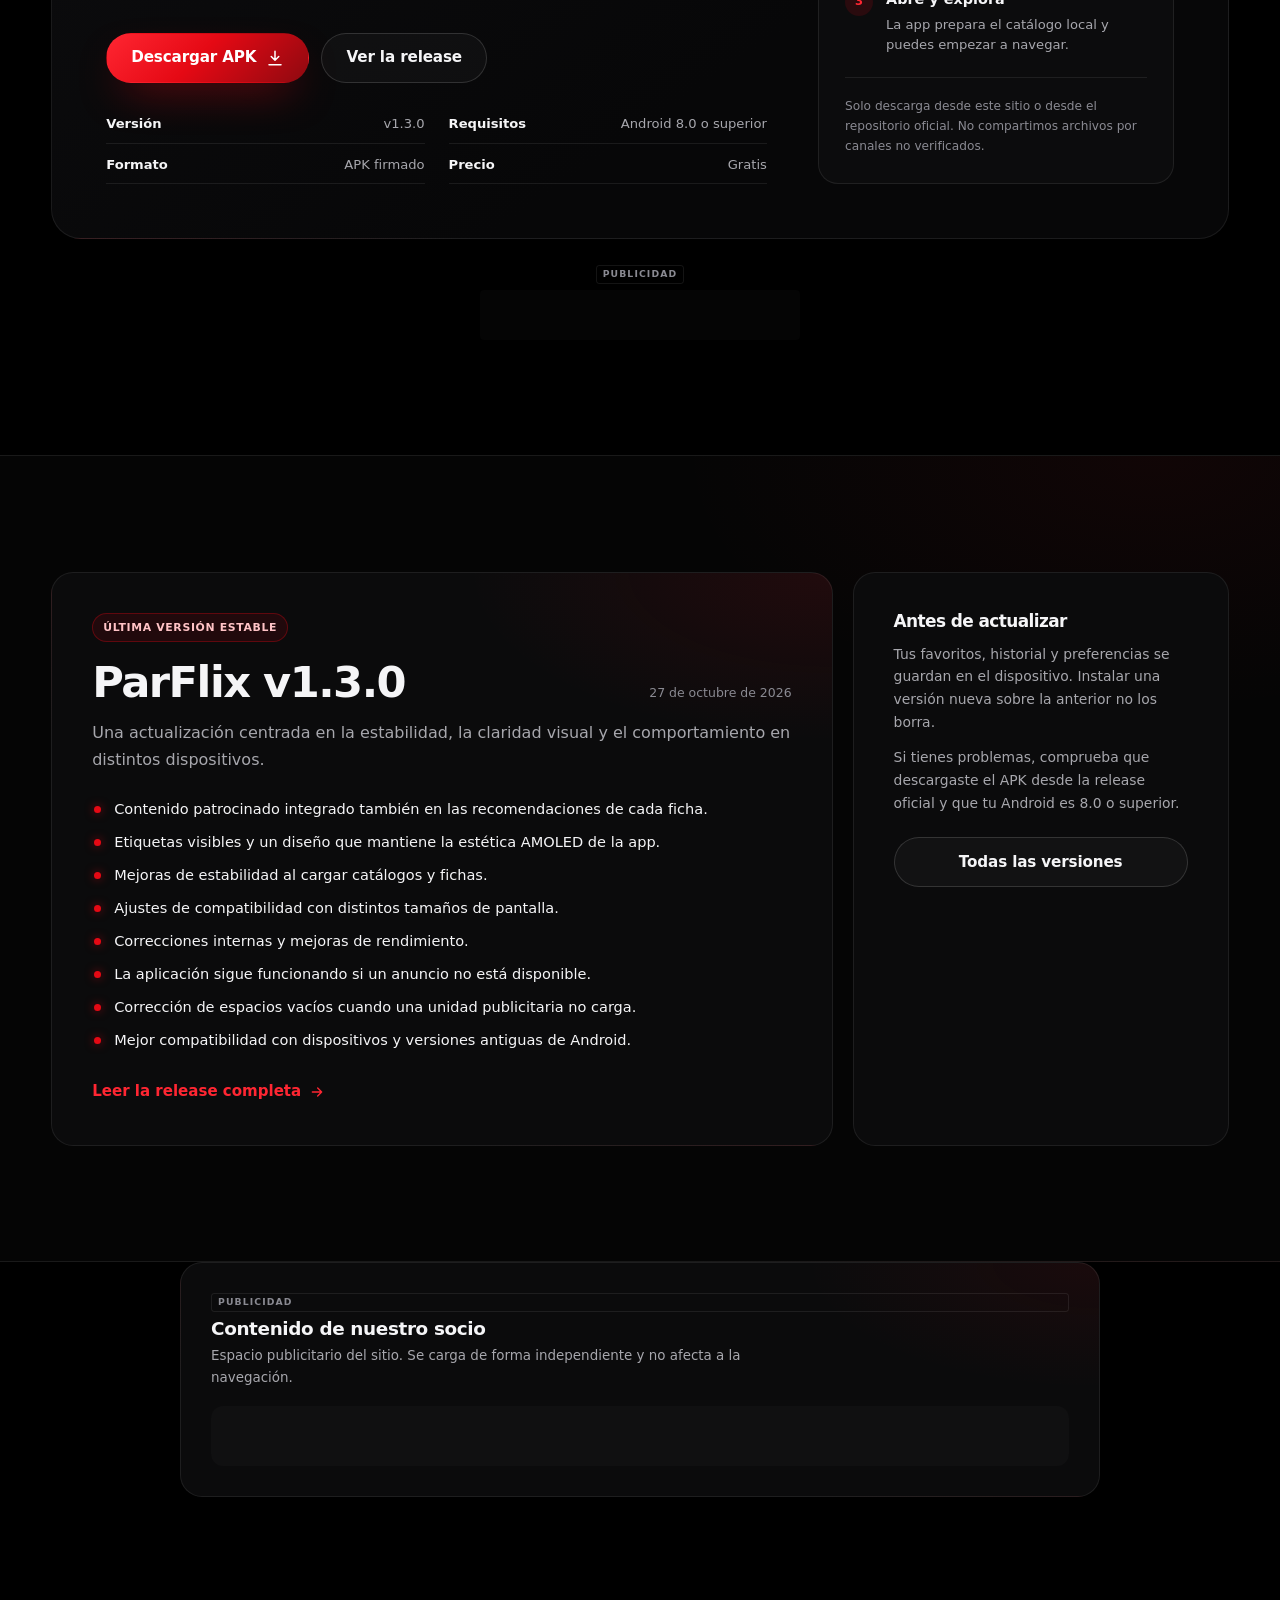
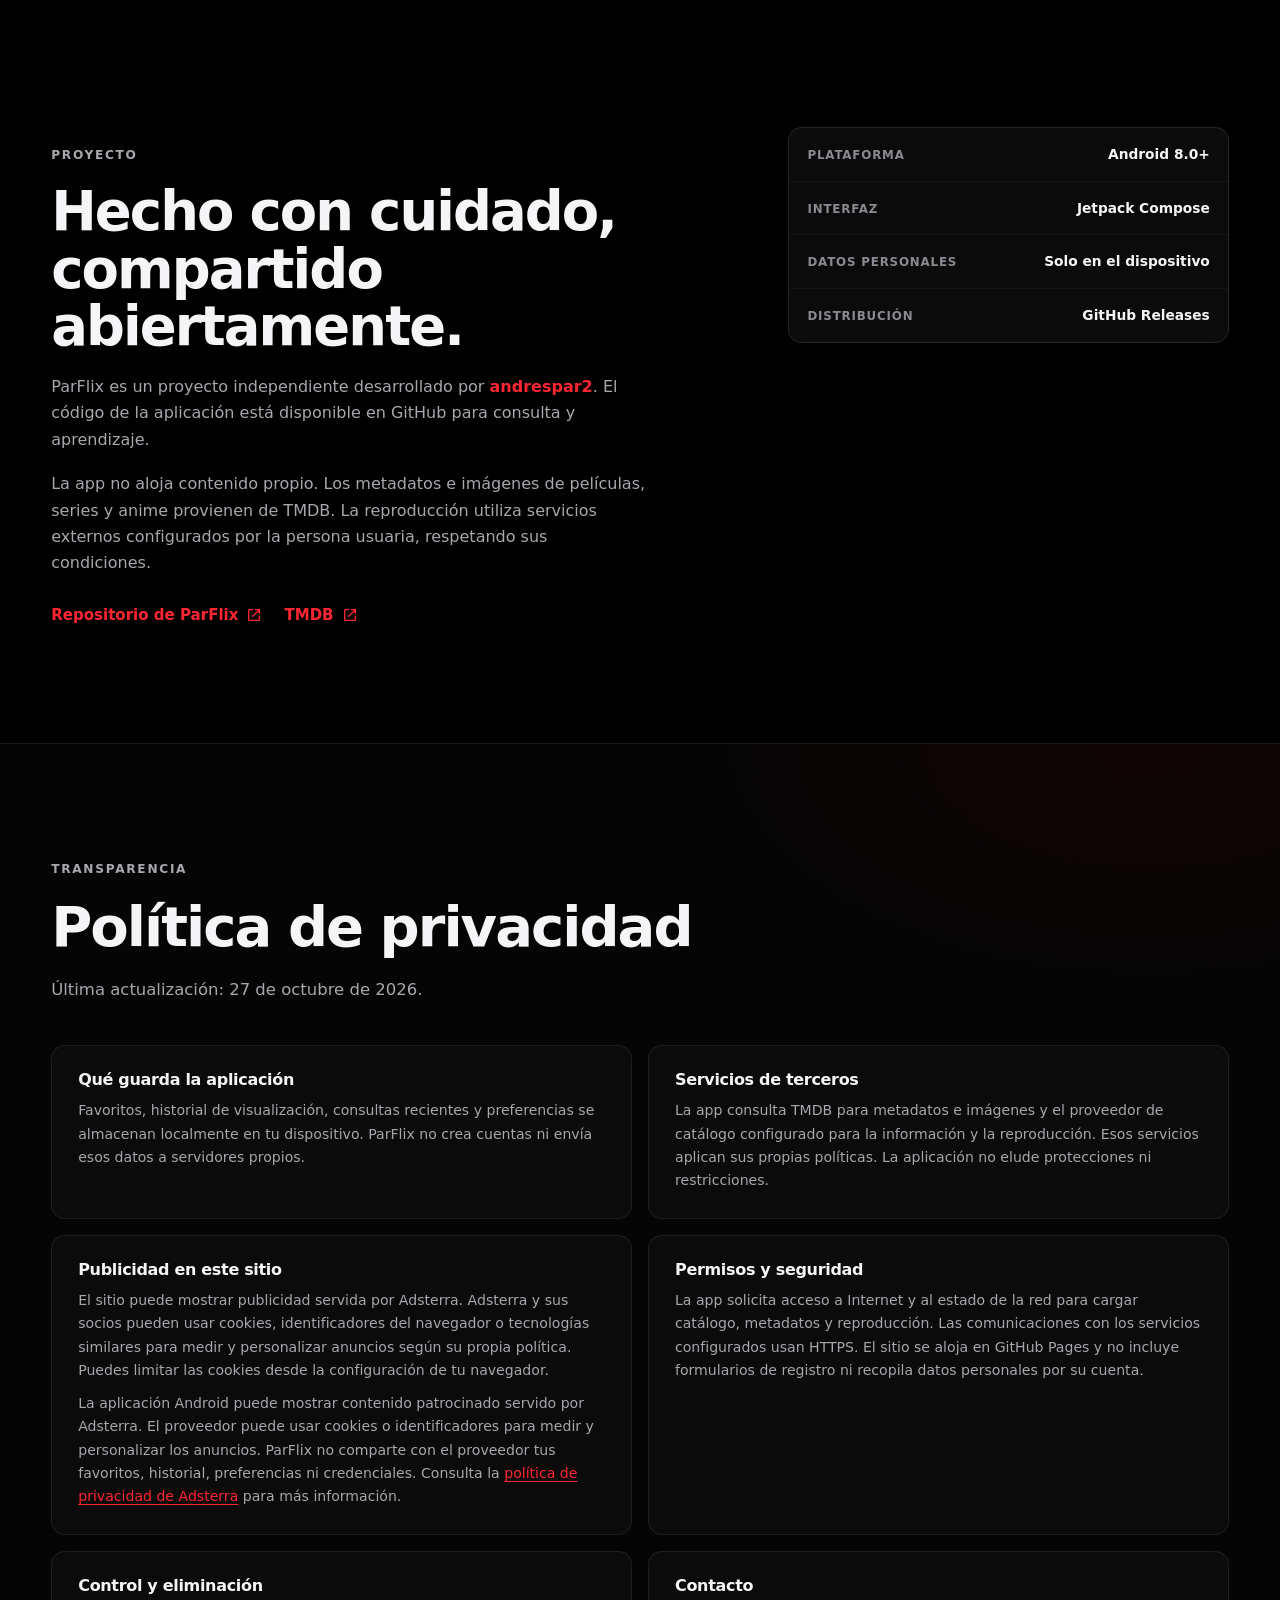
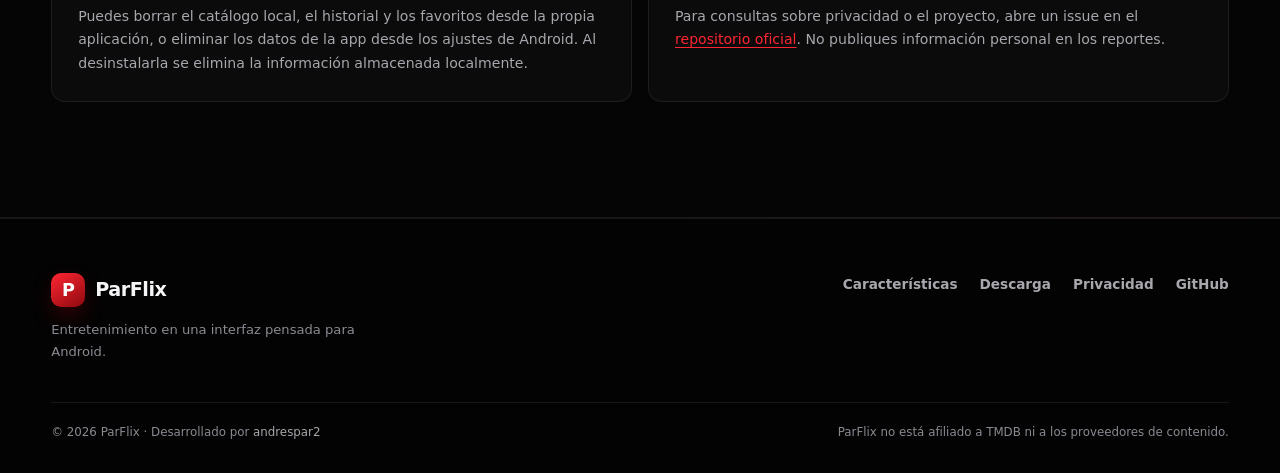
==== commit 939ad246: "feat: publicar ParFlix 1.3.0 en el sitio oficial Se actualiza la version, el APK y las novedades con" ====
--- a/index.html
+++ b/index.html
@@ -244,7 +244,7 @@
             </p>
 
             <div class="download__actions">
-              <a class="button button--primary" href="https://github.com/andrespar2/ParFlix/releases/download/v1.2.2/ParFlix-v1.2.2.apk" data-download>
+              <a class="button button--primary" href="https://github.com/andrespar2/ParFlix/releases/download/v1.3.0/ParFlix-v1.3.0.apk" data-download>
                 Descargar APK
                 <svg viewBox="0 0 24 24" aria-hidden="true" width="18" height="18"><path d="M12 3v12m0 0 5-5m-5 5-5-5M4 21h16" fill="none" stroke="currentColor" stroke-width="2" stroke-linecap="round" stroke-linejoin="round"/></svg>
               </a>
@@ -252,7 +252,7 @@
             </div>
 
             <ul class="download__meta">
-              <li><strong>Versión</strong> <span data-release-version>v1.2.2</span></li>
+              <li><strong>Versión</strong> <span data-release-version>v1.3.0</span></li>
               <li><strong>Requisitos</strong> Android 8.0 o superior</li>
               <li><strong>Formato</strong> APK firmado</li>
               <li><strong>Precio</strong> Gratis</li>
@@ -298,7 +298,7 @@
         <div class="release__card" data-reveal>
           <span class="badge">Última versión estable</span>
           <div class="release__heading">
-            <h2 id="release-title">ParFlix <span data-release-version>v1.2.2</span></h2>
+            <h2 id="release-title">ParFlix <span data-release-version>v1.3.0</span></h2>
             <time datetime="2026-10-27" data-release-date>27 de octubre de 2026</time>
           </div>
           <p class="release__lead">
@@ -306,7 +306,8 @@
             comportamiento en distintos dispositivos.
           </p>
           <ul class="release__list">
-            <li>Contenido patrocinado integrado con etiquetas visibles y sin interrumpir la navegación.</li>
+            <li>Contenido patrocinado integrado también en las recomendaciones de cada ficha.</li>
+            <li>Etiquetas visibles y un diseño que mantiene la estética AMOLED de la app.</li>
             <li>Mejoras de estabilidad al cargar catálogos y fichas.</li>
             <li>Ajustes de compatibilidad con distintos tamaños de pantalla.</li>
             <li>Correcciones internas y mejoras de rendimiento.</li>
